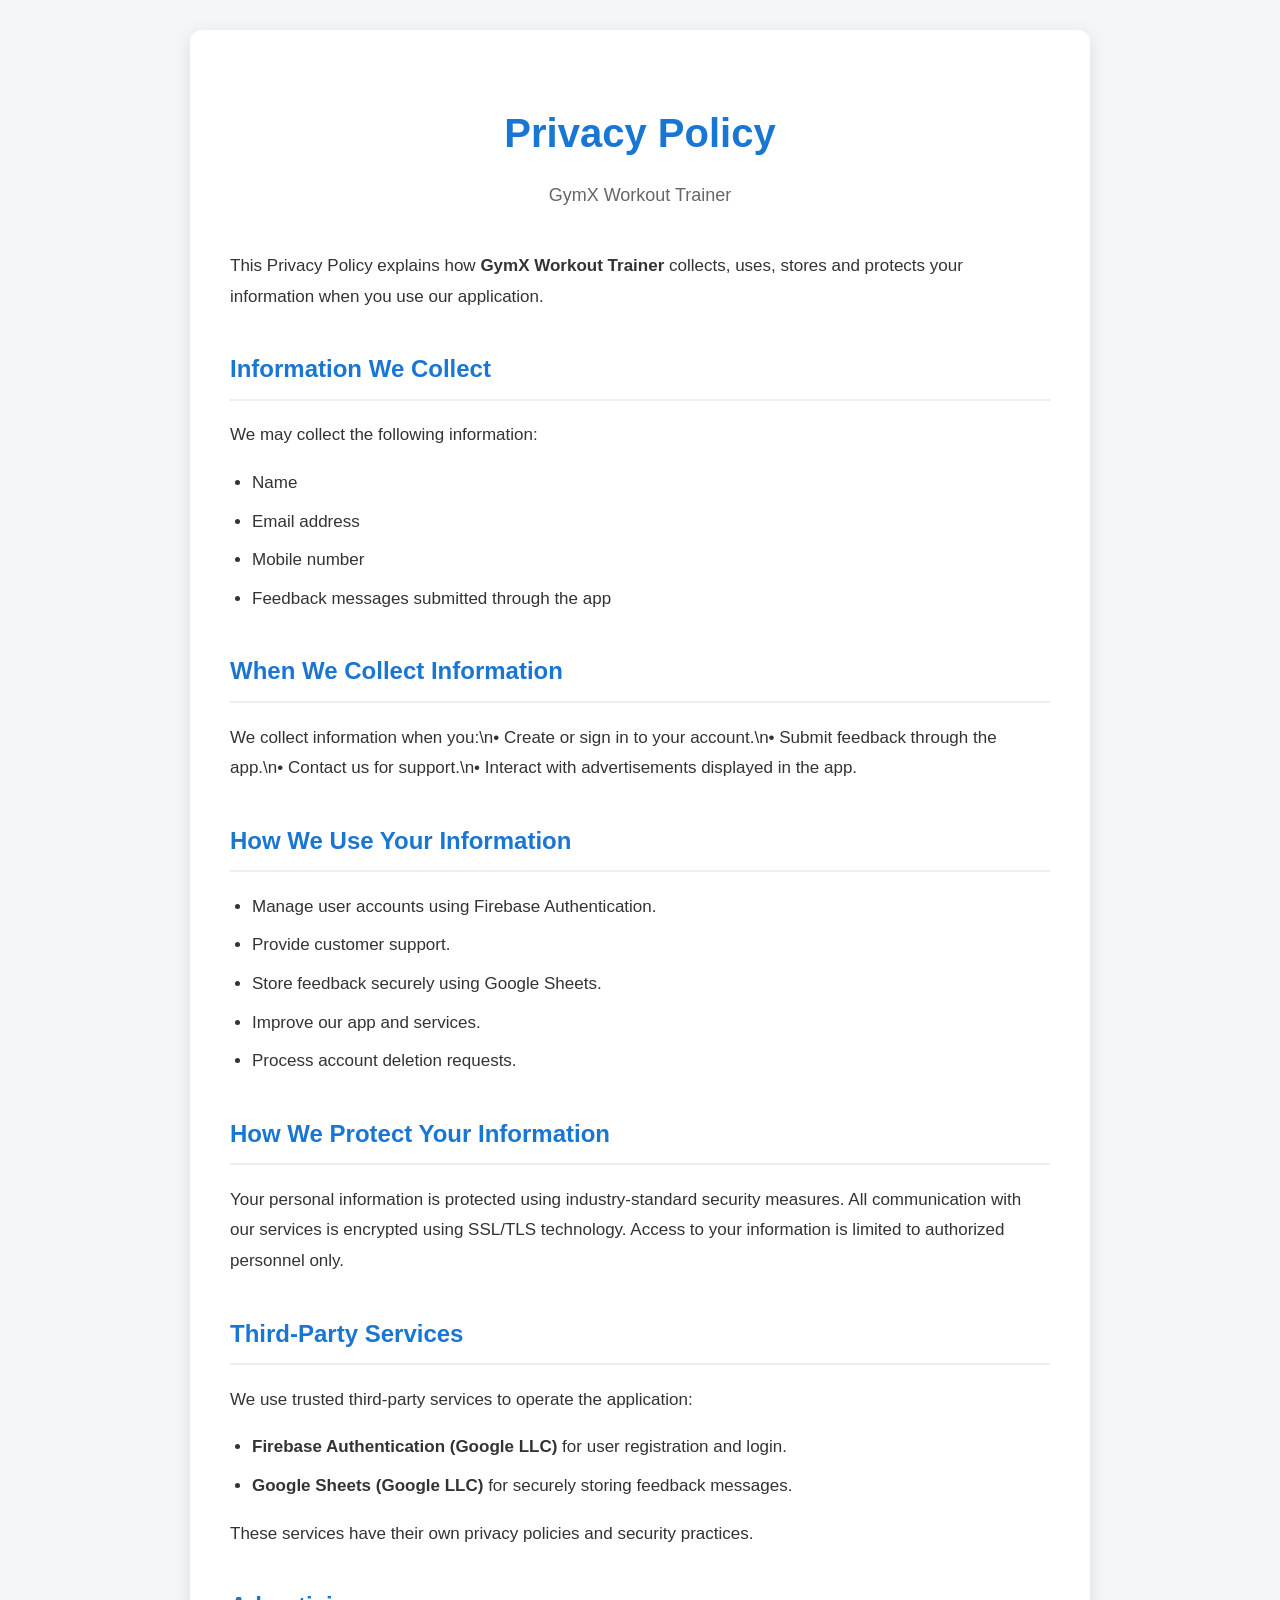
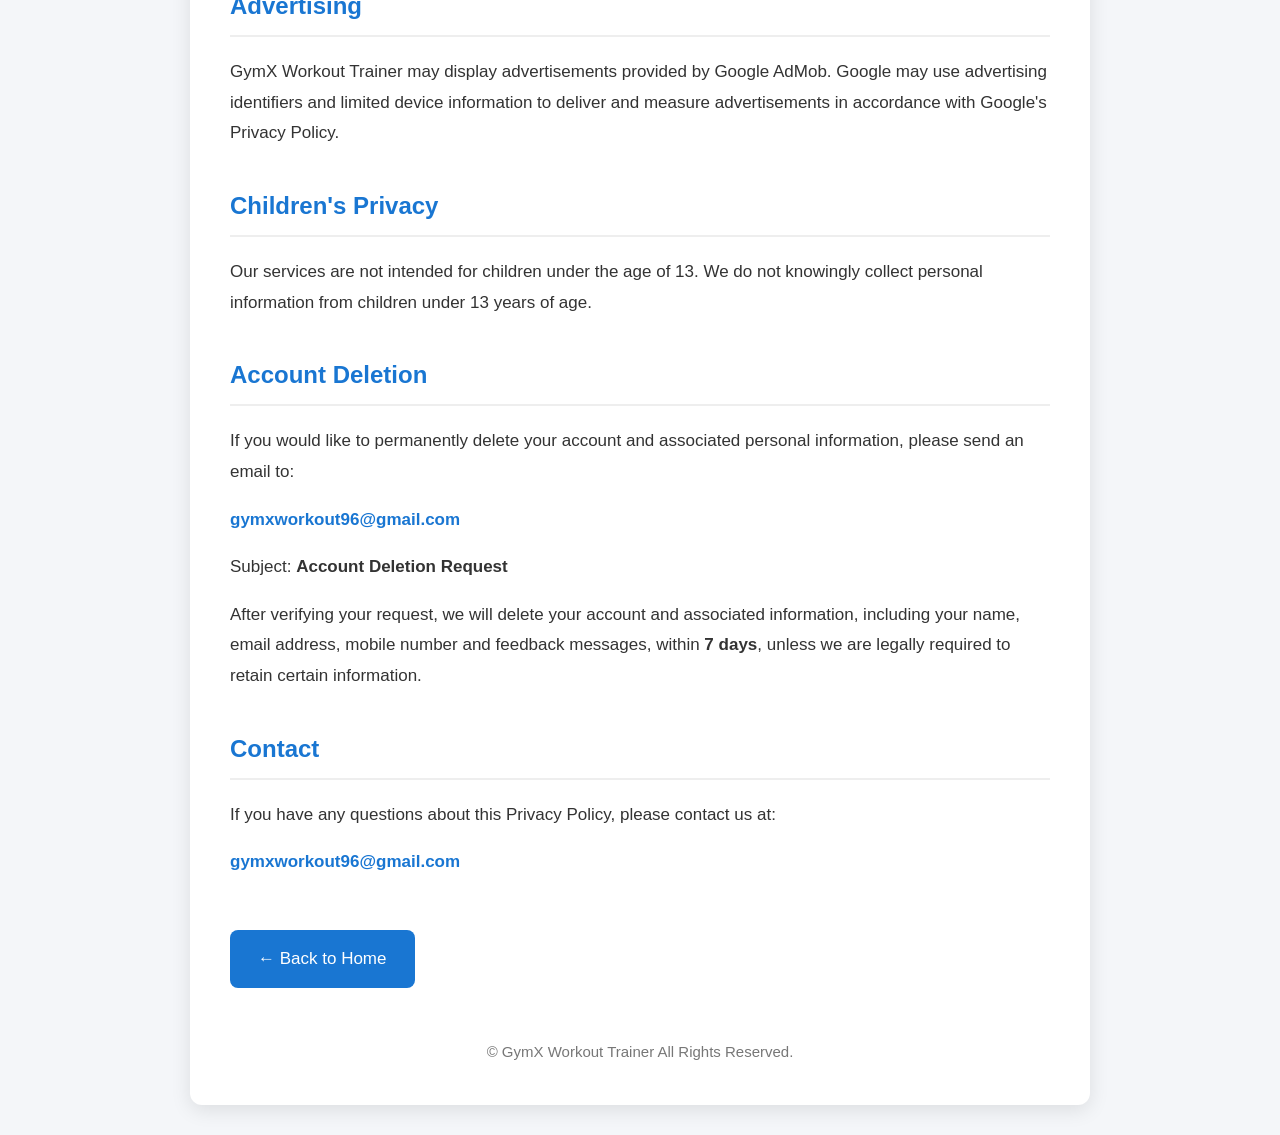
==== privacy-policy.html @ ccbdb8e0 "Update privacy-policy.html" ====
<!DOCTYPE html>
<html lang="en">

<head>
    <meta charset="UTF-8">
    <meta name="viewport" content="width=device-width, initial-scale=1.0">

    <title>GymX Workout Trainer | Privacy Policy</title>
    
    <link rel="icon" href="assets/logo.png" type="image/png"> <!-- Tab Icon --> 

    <style>
        * {
            box-sizing: border-box;
        }

        body {
            margin: 0;
            padding: 30px 15px;
            background: #f4f6f9;
            font-family: Arial, Helvetica, sans-serif;
            color: #333;
            line-height: 1.8;
        }

        .container {
            max-width: 900px;
            margin: auto;
            background: #ffffff;
            border-radius: 12px;
            padding: 40px;
            box-shadow: 0 5px 20px rgba(0, 0, 0, 0.10);
        }

        h1 {
            text-align: center;
            color: #1976d2;
            margin-bottom: 10px;
            font-size: 40px;
        }

        .subtitle {
            text-align: center;
            color: #666;
            font-size: 18px;
            margin-bottom: 40px;
        }

        h2 {
            color: #1976d2;
            margin-top: 35px;
            border-bottom: 2px solid #eeeeee;
            padding-bottom: 8px;
        }

        p {
            font-size: 17px;
        }

        ul {
            padding-left: 22px;
            font-size: 17px;
        }

        li {
            margin-bottom: 8px;
        }

        .email {
            font-weight: bold;
            color: #1976d2;
        }

        .button {
            display: inline-block;
            margin-top: 35px;
            padding: 14px 28px;
            background: #1976d2;
            color: white;
            text-decoration: none;
            border-radius: 8px;
            font-size: 17px;
            transition: .3s;
        }

        .button:hover {
            background: #1259a8;
        }

        .footer {
            text-align: center;
            margin-top: 50px;
            color: #777;
            font-size: 15px;
        }

        @media(max-width:700px) {

            .container {
                padding: 25px;
            }

            h1 {
                font-size: 32px;
            }

            p,
            li {
                font-size: 16px;
            }

        }
    </style>

</head>

<body>

<div class="container">

    <h1>Privacy Policy</h1>

    <div class="subtitle">
        GymX Workout Trainer 
    </div>

    <p>
        This Privacy Policy explains how <strong>GymX Workout Trainer </strong> collects, uses, stores and protects your information when you use our application.
    </p>

    <h2>Information We Collect</h2>

    <p>We may collect the following information:</p>

    <ul>
        <li>Name</li>
        <li>Email address</li>
        <li>Mobile number</li>
        <li>Feedback messages submitted through the app</li>
    </ul>

    <h2>When We Collect Information</h2>

    <p>
        We collect information when you:\n• Create or sign in to your account.\n• Submit feedback through the app.\n• Contact us for support.\n• Interact with advertisements displayed in the app.
    </p>

    <h2>How We Use Your Information</h2>

    <ul>
        <li>Manage user accounts using Firebase Authentication.</li>
        <li>Provide customer support.</li>
        <li>Store feedback securely using Google Sheets.</li>
        <li>Improve our app and services.</li>
        <li>Process account deletion requests.</li>
    </ul>

    <h2>How We Protect Your Information</h2>

    <p>
        Your personal information is protected using industry-standard security measures. All communication with our services is encrypted using SSL/TLS technology. Access to your information is limited to authorized personnel only.
    </p>

    <h2>Third-Party Services</h2>

    <p>We use trusted third-party services to operate the application:</p>

    <ul>
        <li><strong>Firebase Authentication (Google LLC)</strong> for user registration and login.</li>
        <li><strong>Google Sheets (Google LLC)</strong> for securely storing feedback messages.</li>
    </ul>

    <p>
        These services have their own privacy policies and security practices.
    </p>

    <h2>Advertising</h2>

    <p>
        GymX Workout Trainer may display advertisements provided by Google AdMob. Google may use advertising identifiers and limited device information to deliver and measure advertisements in accordance with Google's Privacy Policy.
    </p>

    <h2>Children's Privacy</h2>

    <p>
        Our services are not intended for children under the age of 13. We do not knowingly collect personal information from children under 13 years of age.
    </p>

    <h2>Account Deletion</h2>

    <p>
        If you would like to permanently delete your account and associated personal information, please send an email to:
    </p>

    <p class="email">
        gymxworkout96@gmail.com
    </p>

    <p>
        Subject:
        <strong>Account Deletion Request</strong>
    </p>

    <p>
        After verifying your request, we will delete your account and associated information, including your name, email address, mobile number and feedback messages, within <strong>7 days</strong>, unless we are legally required to retain certain information.
    </p>

    <h2>Contact</h2>

    <p>
        If you have any questions about this Privacy Policy, please contact us at:
    </p>

    <p class="email">
        gymxworkout96@gmail.com
    </p>

    <a href="index.html" class="button">← Back to Home</a>

    <div class="footer">
        © GymX Workout Trainer All Rights Reserved.
    </div>

</div>

</body>

</html>
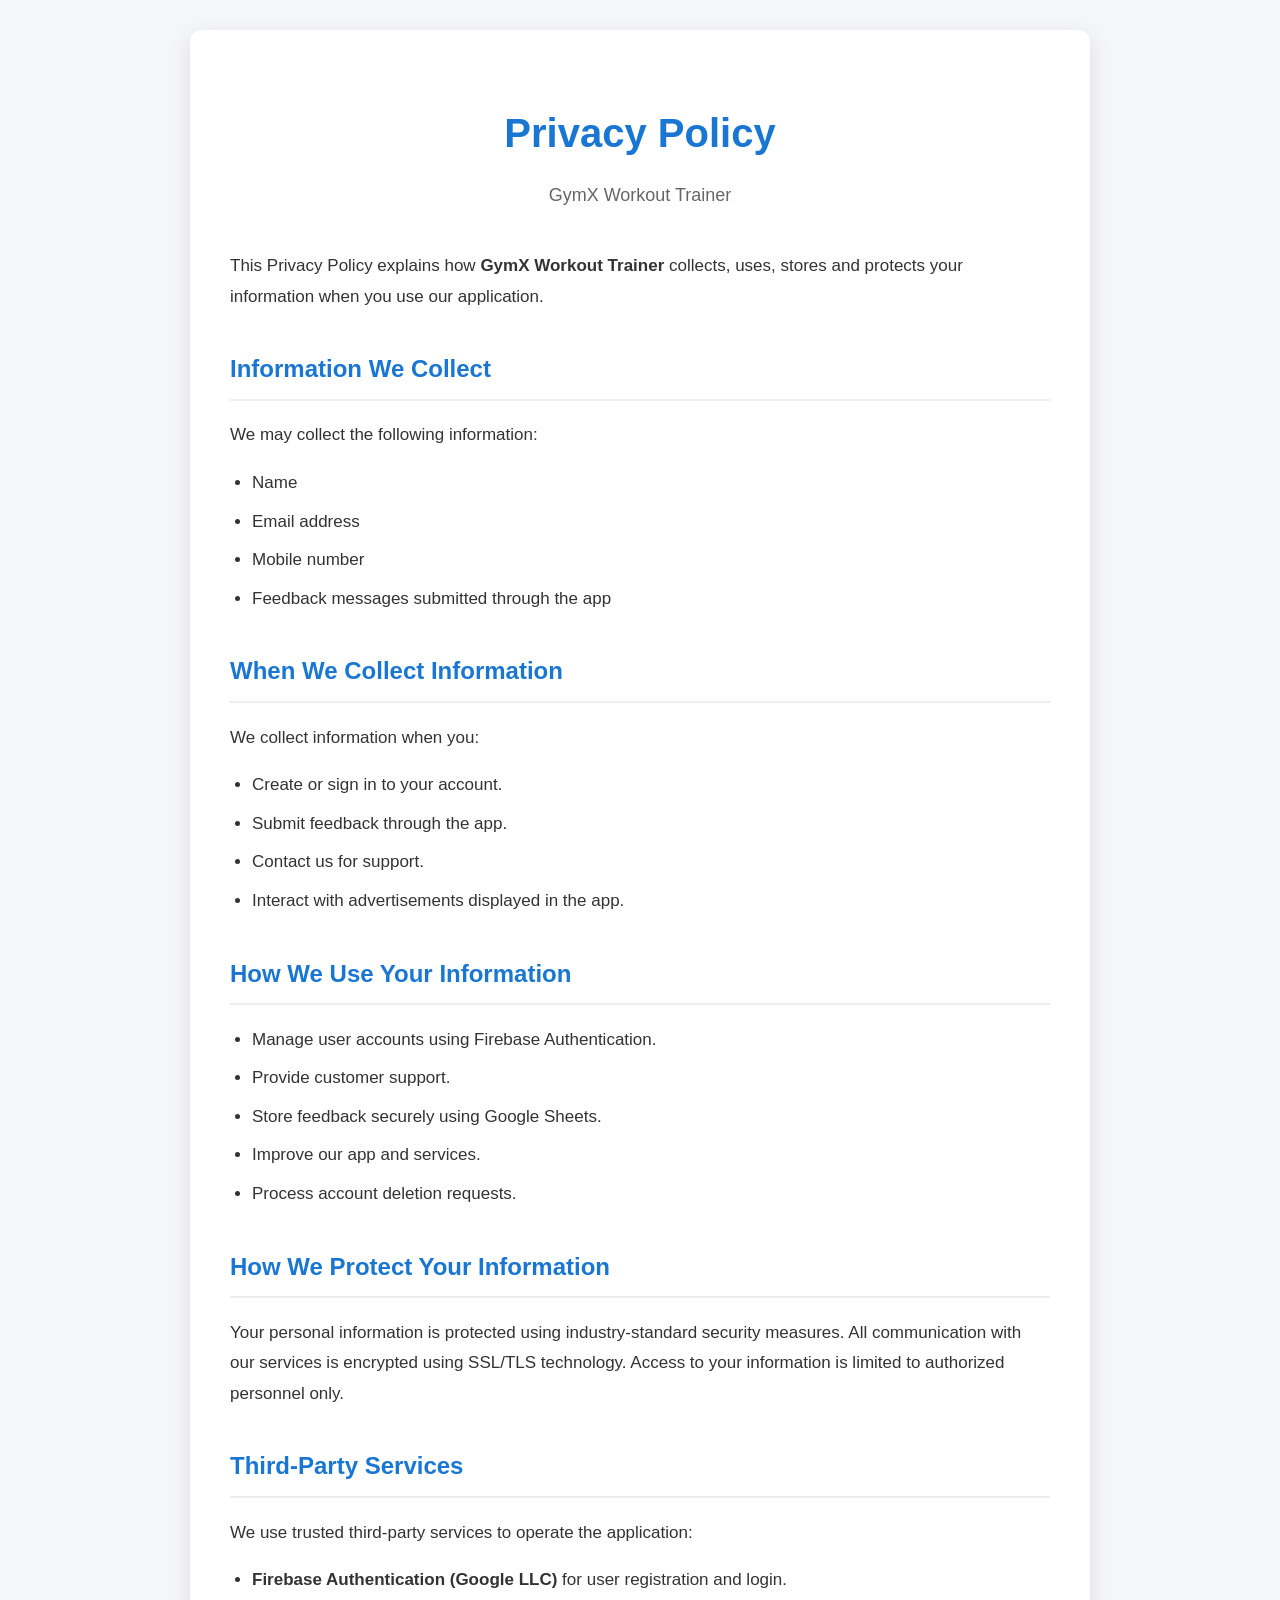
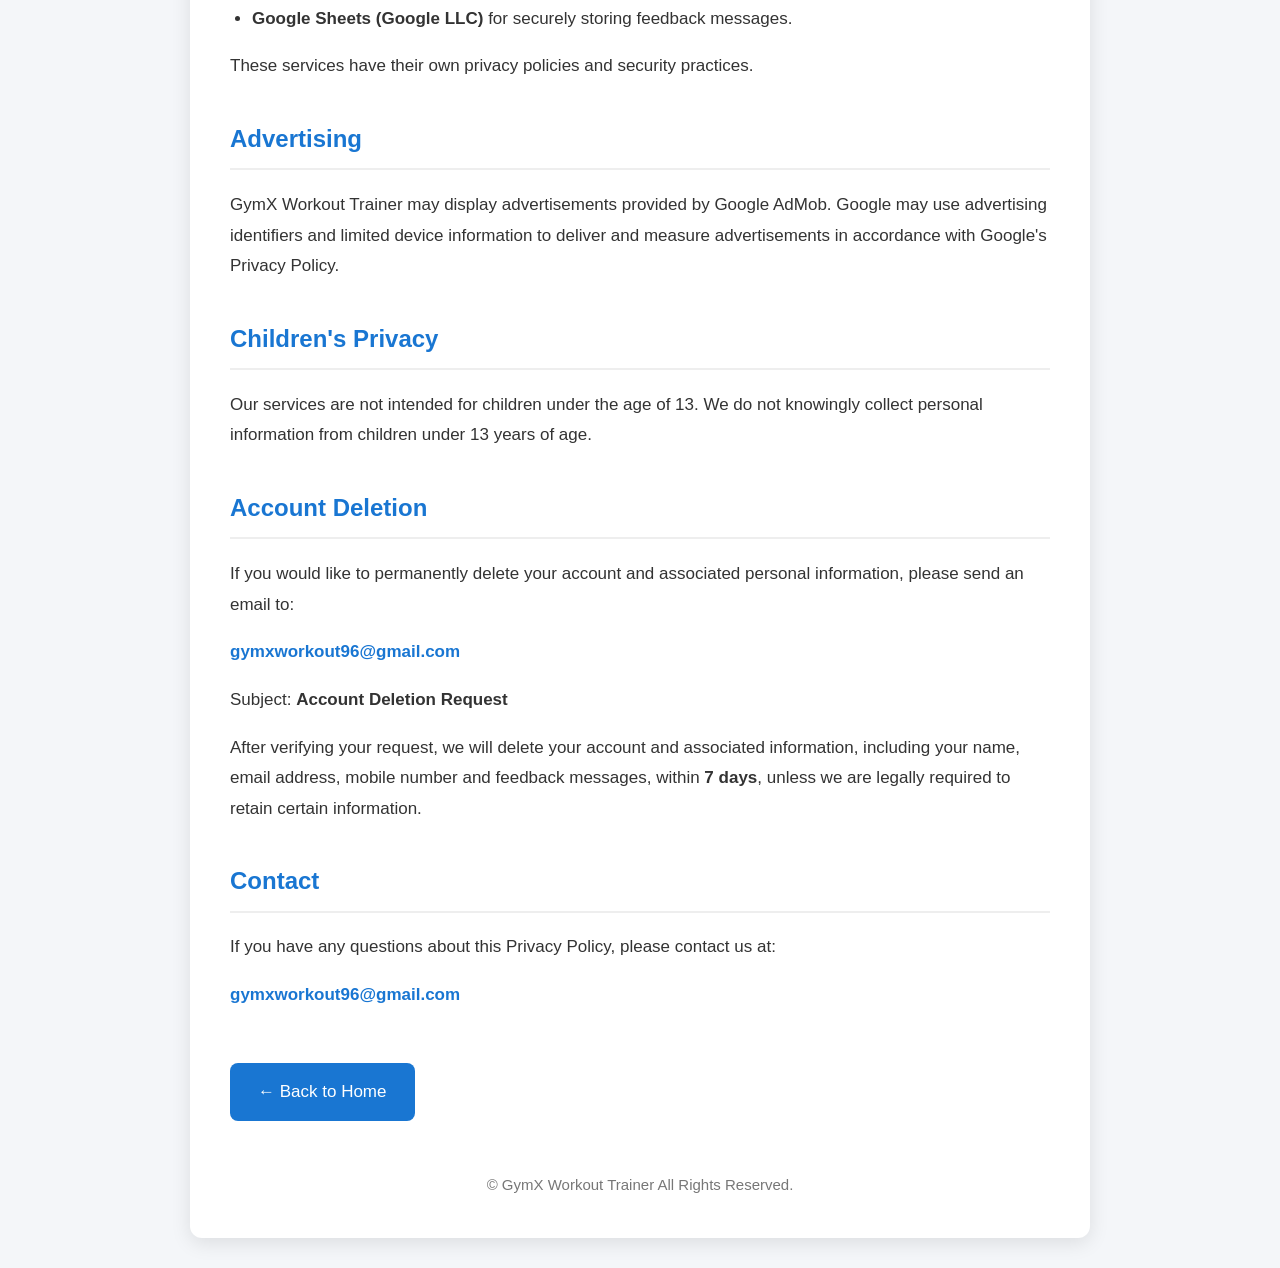
==== commit 8f930255: "Update privacy-policy.html" ====
--- a/privacy-policy.html
+++ b/privacy-policy.html
@@ -141,9 +141,13 @@
 
     <h2>When We Collect Information</h2>
 
-    <p>
-        We collect information when you:\n• Create or sign in to your account.\n• Submit feedback through the app.\n• Contact us for support.\n• Interact with advertisements displayed in the app.
-    </p>
+    <p> We collect information when you: </p>
+    <ul>
+        <li>Create or sign in to your account.</li>
+        <li>Submit feedback through the app.</li>
+        <li>Contact us for support.</li>
+        <li>Interact with advertisements displayed in the app.</li>
+    </ul>
 
     <h2>How We Use Your Information</h2>
 
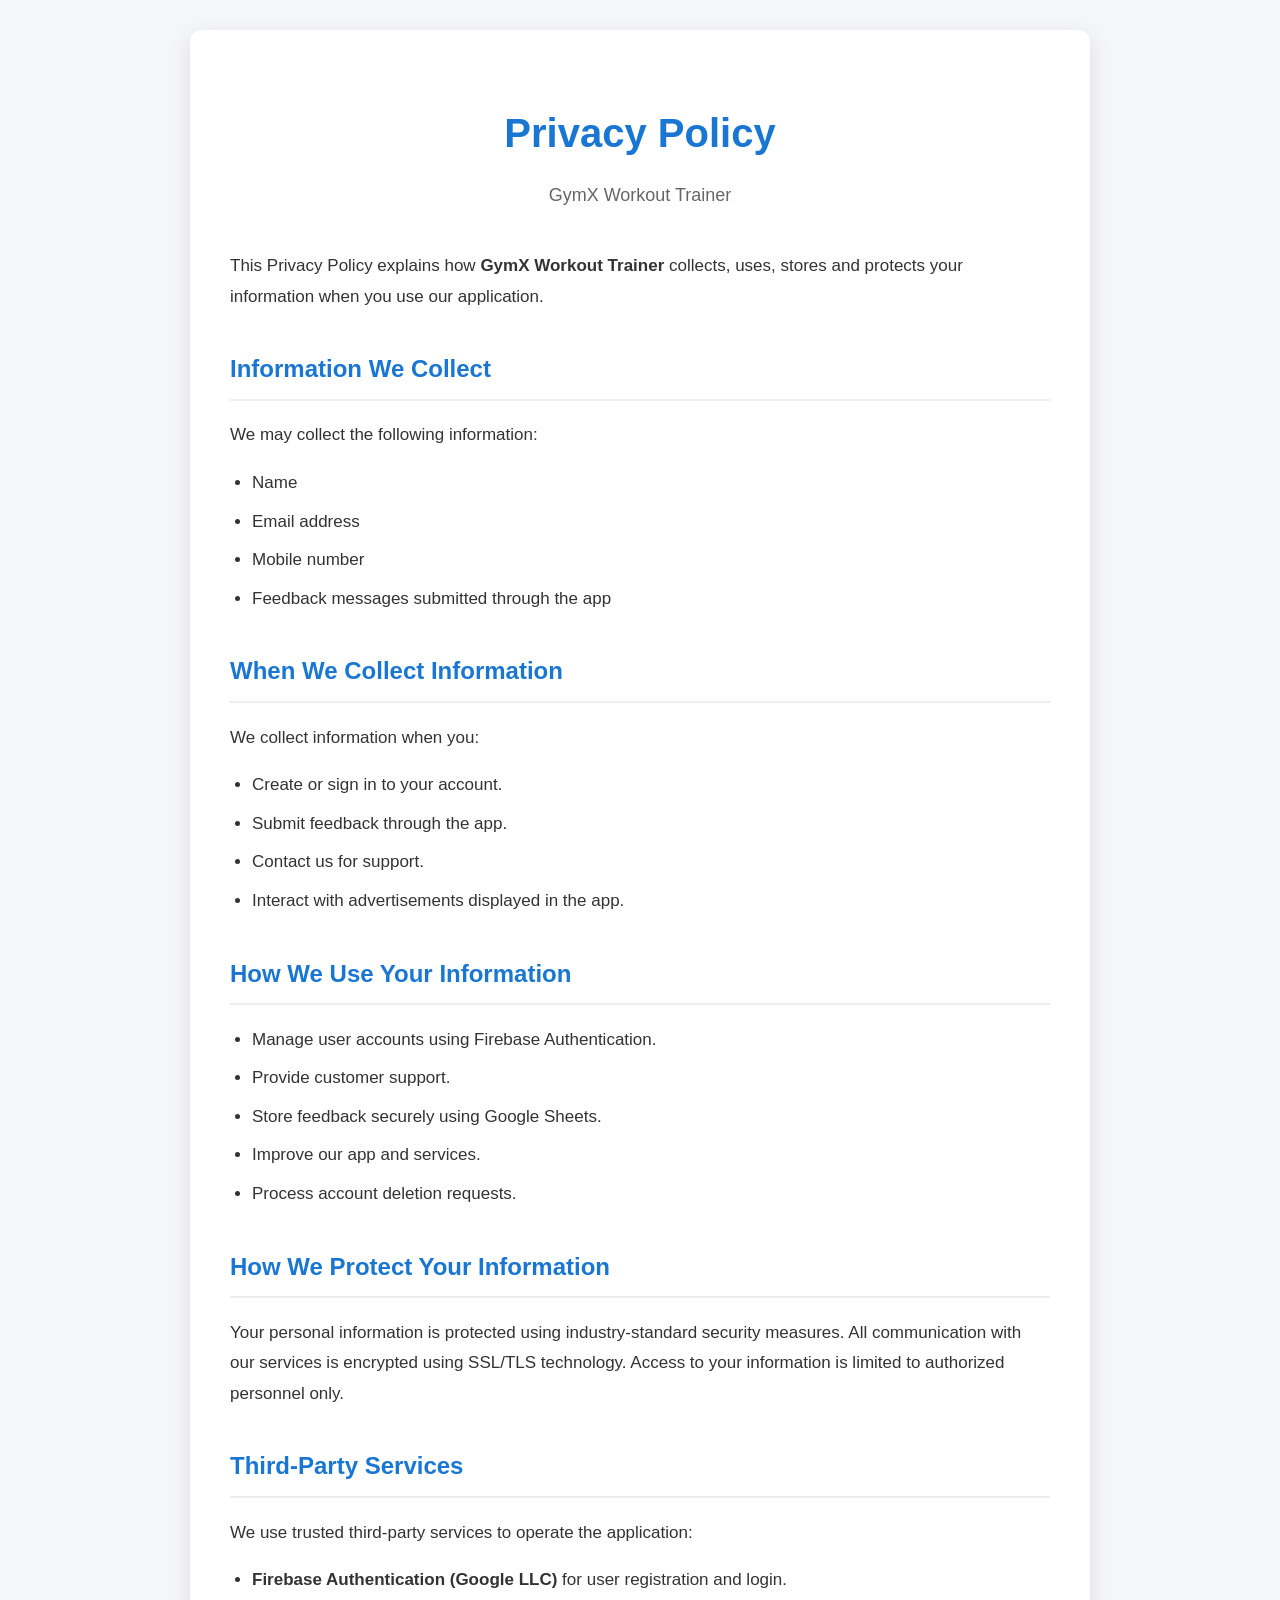
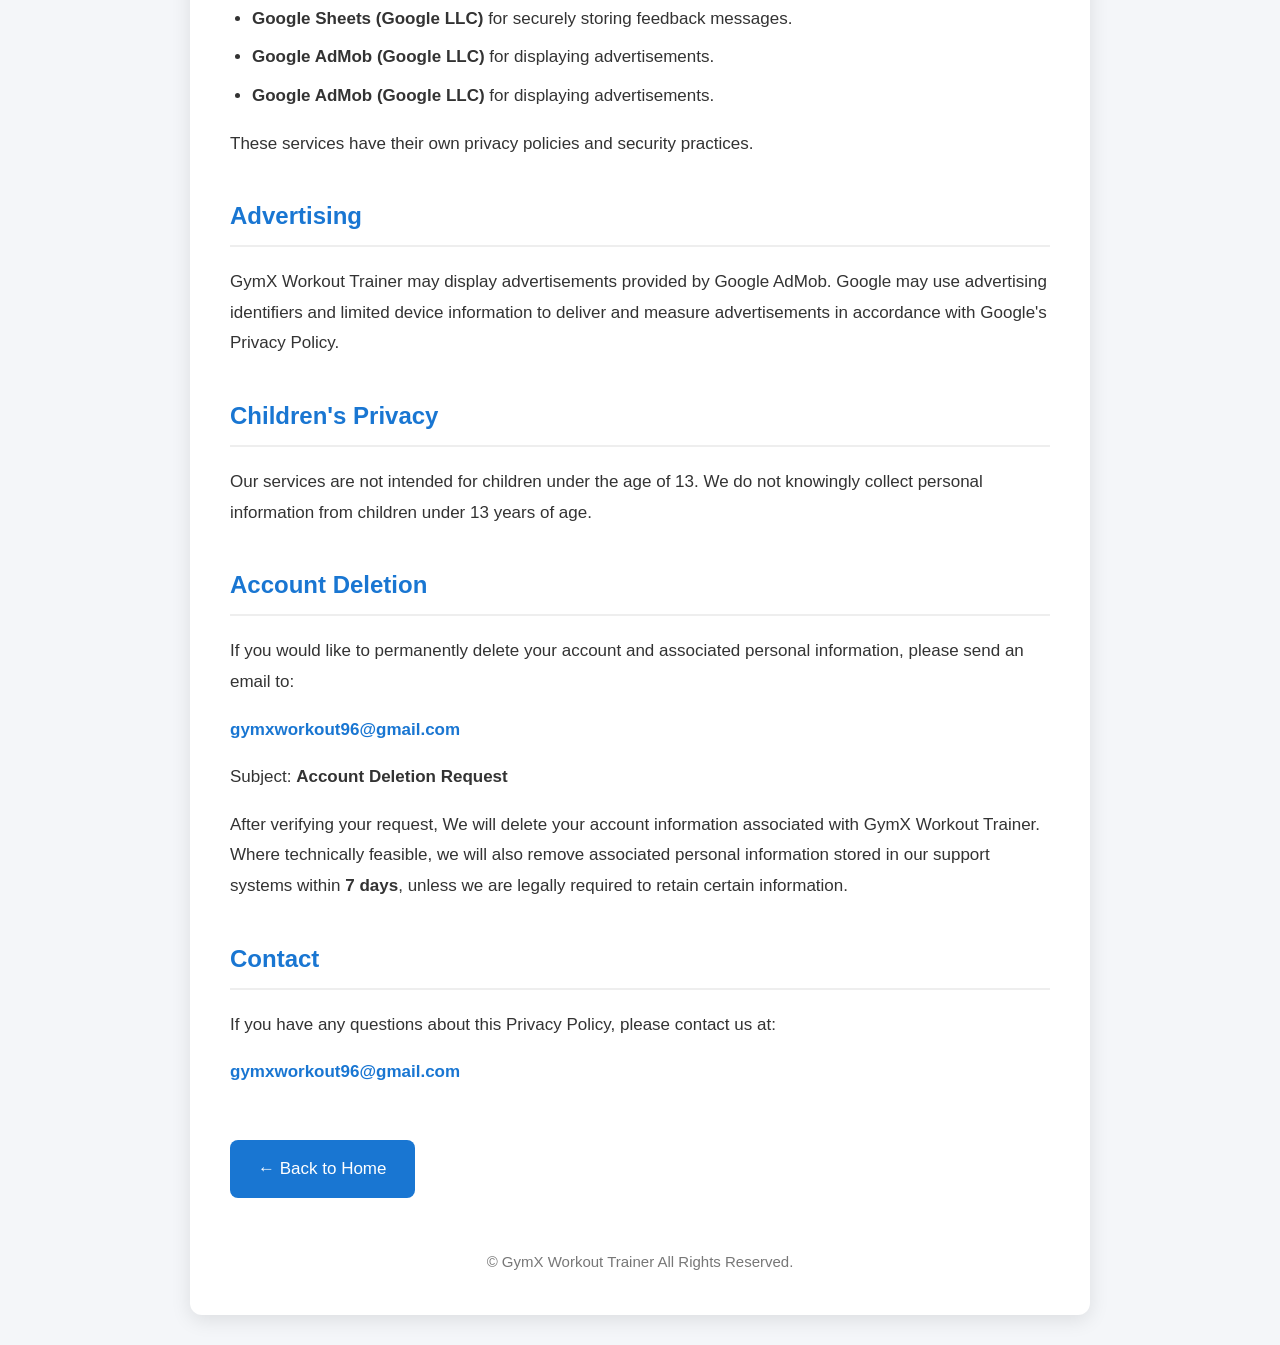
==== commit 0bed7007: "Update privacy-policy.html" ====
--- a/privacy-policy.html
+++ b/privacy-policy.html
@@ -172,6 +172,8 @@
     <ul>
         <li><strong>Firebase Authentication (Google LLC)</strong> for user registration and login.</li>
         <li><strong>Google Sheets (Google LLC)</strong> for securely storing feedback messages.</li>
+        <li><strong>Google AdMob (Google LLC)</strong> for displaying advertisements.</li>
+        <li><strong>Google AdMob (Google LLC)</strong> for displaying advertisements.</li>
     </ul>
 
     <p>
@@ -206,7 +208,7 @@
     </p>
 
     <p>
-        After verifying your request, we will delete your account and associated information, including your name, email address, mobile number and feedback messages, within <strong>7 days</strong>, unless we are legally required to retain certain information.
+        After verifying your request, We will delete your account information associated with GymX Workout Trainer. Where technically feasible, we will also remove associated personal information stored in our support systems within <strong>7 days</strong>, unless we are legally required to retain certain information.
     </p>
 
     <h2>Contact</h2>
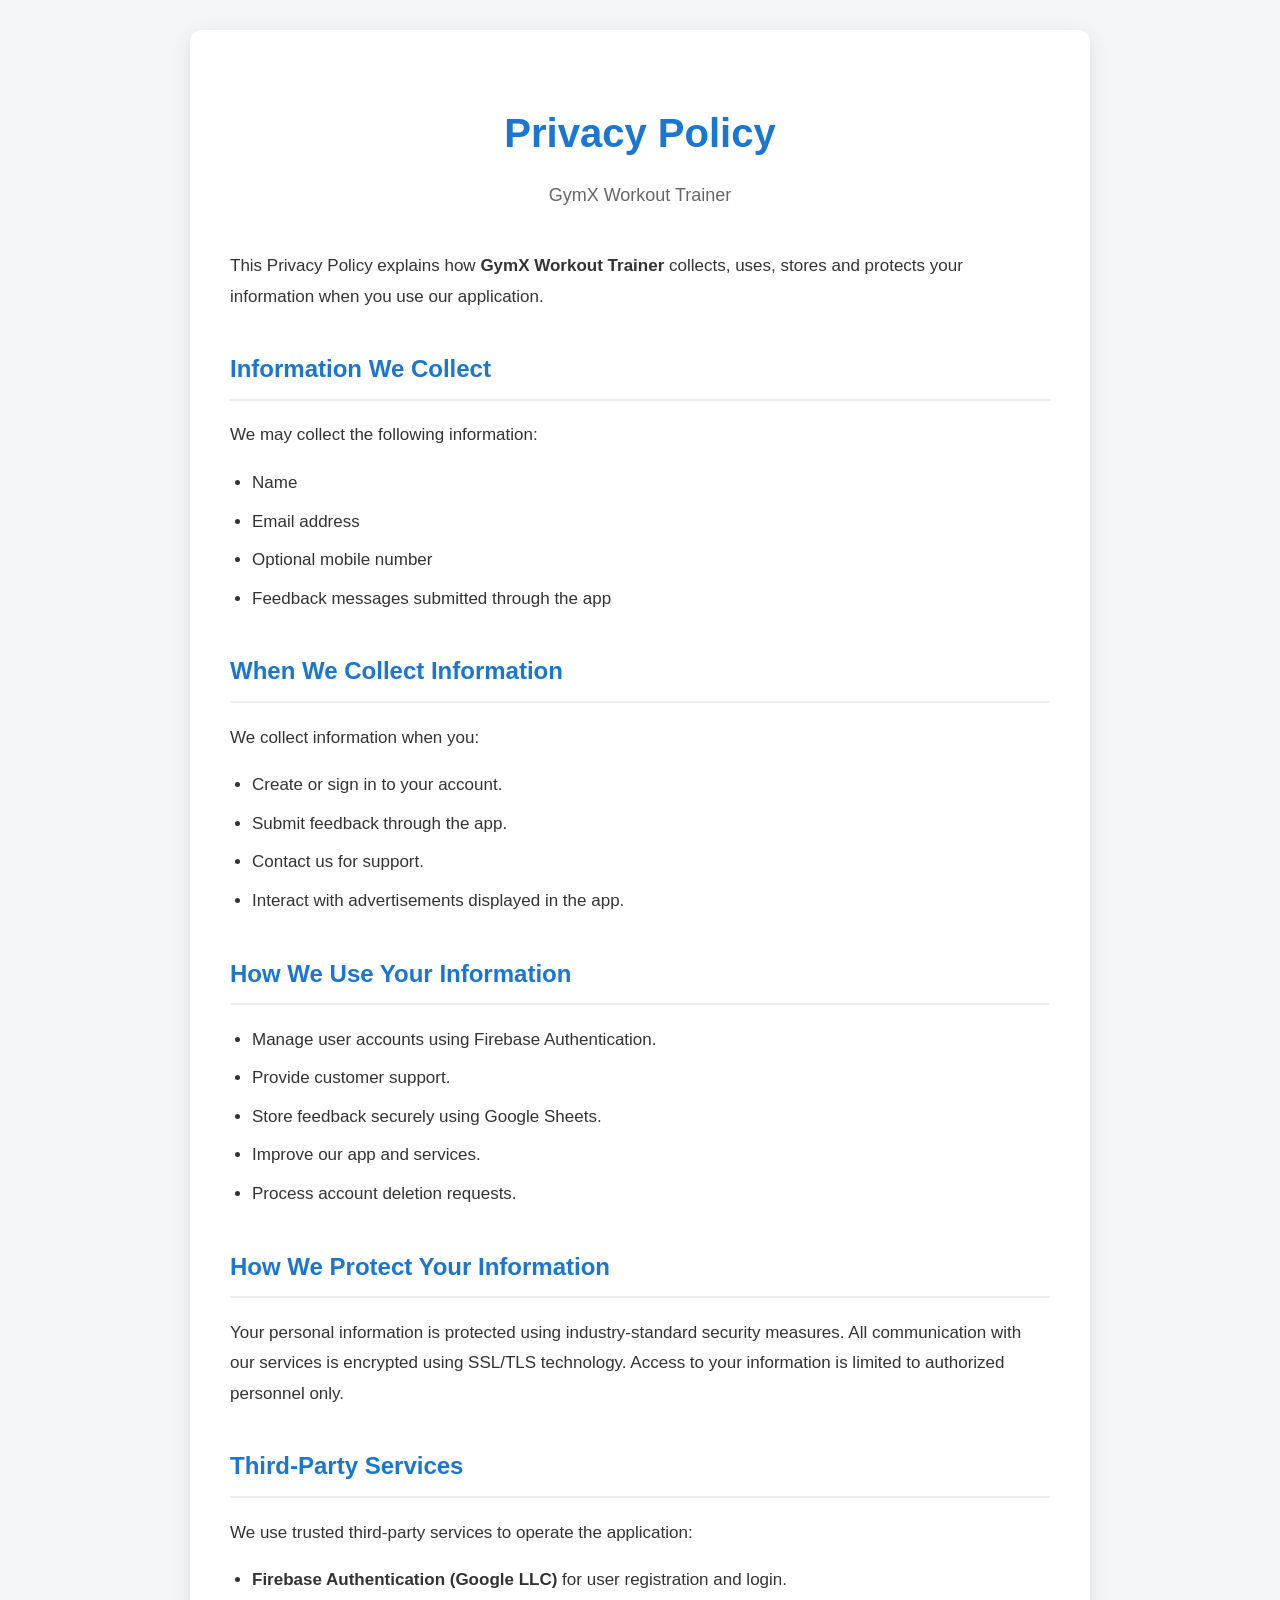
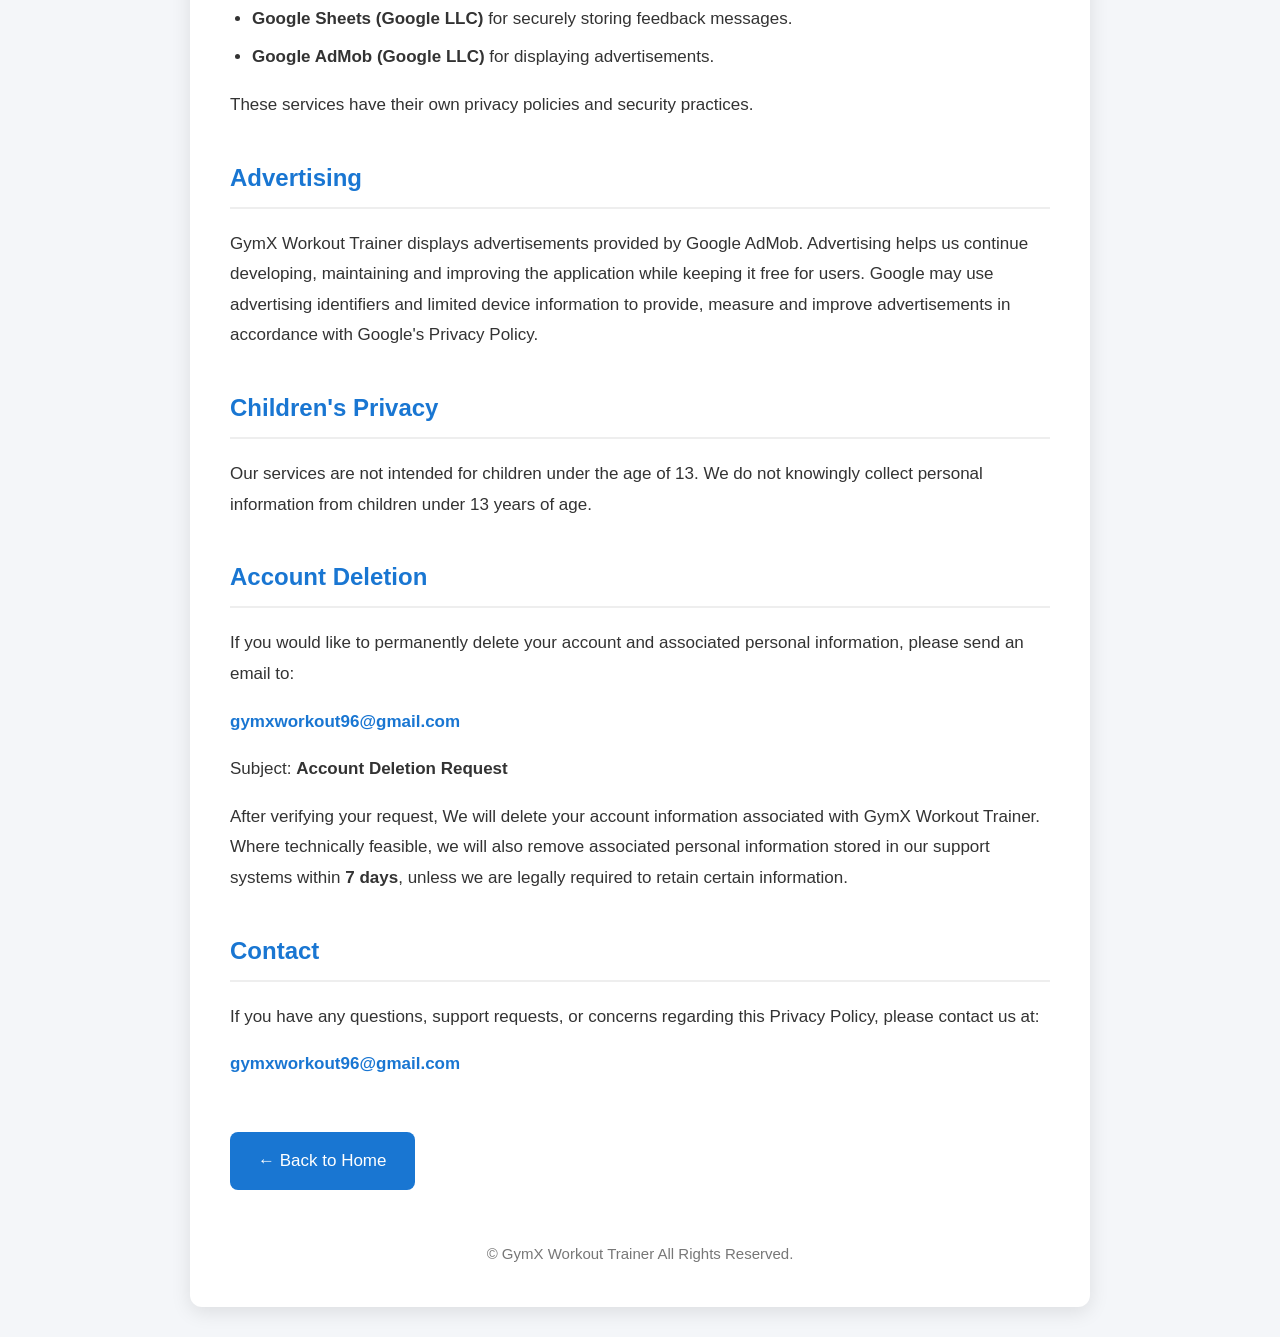
==== commit 7b8cab84: "Update privacy-policy.html" ====
--- a/privacy-policy.html
+++ b/privacy-policy.html
@@ -135,7 +135,7 @@
     <ul>
         <li>Name</li>
         <li>Email address</li>
-        <li>Mobile number</li>
+        <li>Optional mobile number</li>
         <li>Feedback messages submitted through the app</li>
     </ul>
 
@@ -173,7 +173,6 @@
         <li><strong>Firebase Authentication (Google LLC)</strong> for user registration and login.</li>
         <li><strong>Google Sheets (Google LLC)</strong> for securely storing feedback messages.</li>
         <li><strong>Google AdMob (Google LLC)</strong> for displaying advertisements.</li>
-        <li><strong>Google AdMob (Google LLC)</strong> for displaying advertisements.</li>
     </ul>
 
     <p>
@@ -183,7 +182,7 @@
     <h2>Advertising</h2>
 
     <p>
-        GymX Workout Trainer may display advertisements provided by Google AdMob. Google may use advertising identifiers and limited device information to deliver and measure advertisements in accordance with Google's Privacy Policy.
+        GymX Workout Trainer displays advertisements provided by Google AdMob. Advertising helps us continue developing, maintaining and improving the application while keeping it free for users. Google may use advertising identifiers and limited device information to provide, measure and improve advertisements in accordance with Google's Privacy Policy.
     </p>
 
     <h2>Children's Privacy</h2>
@@ -214,7 +213,7 @@
     <h2>Contact</h2>
 
     <p>
-        If you have any questions about this Privacy Policy, please contact us at:
+        If you have any questions, support requests, or concerns regarding this Privacy Policy, please contact us at:
     </p>
 
     <p class="email">
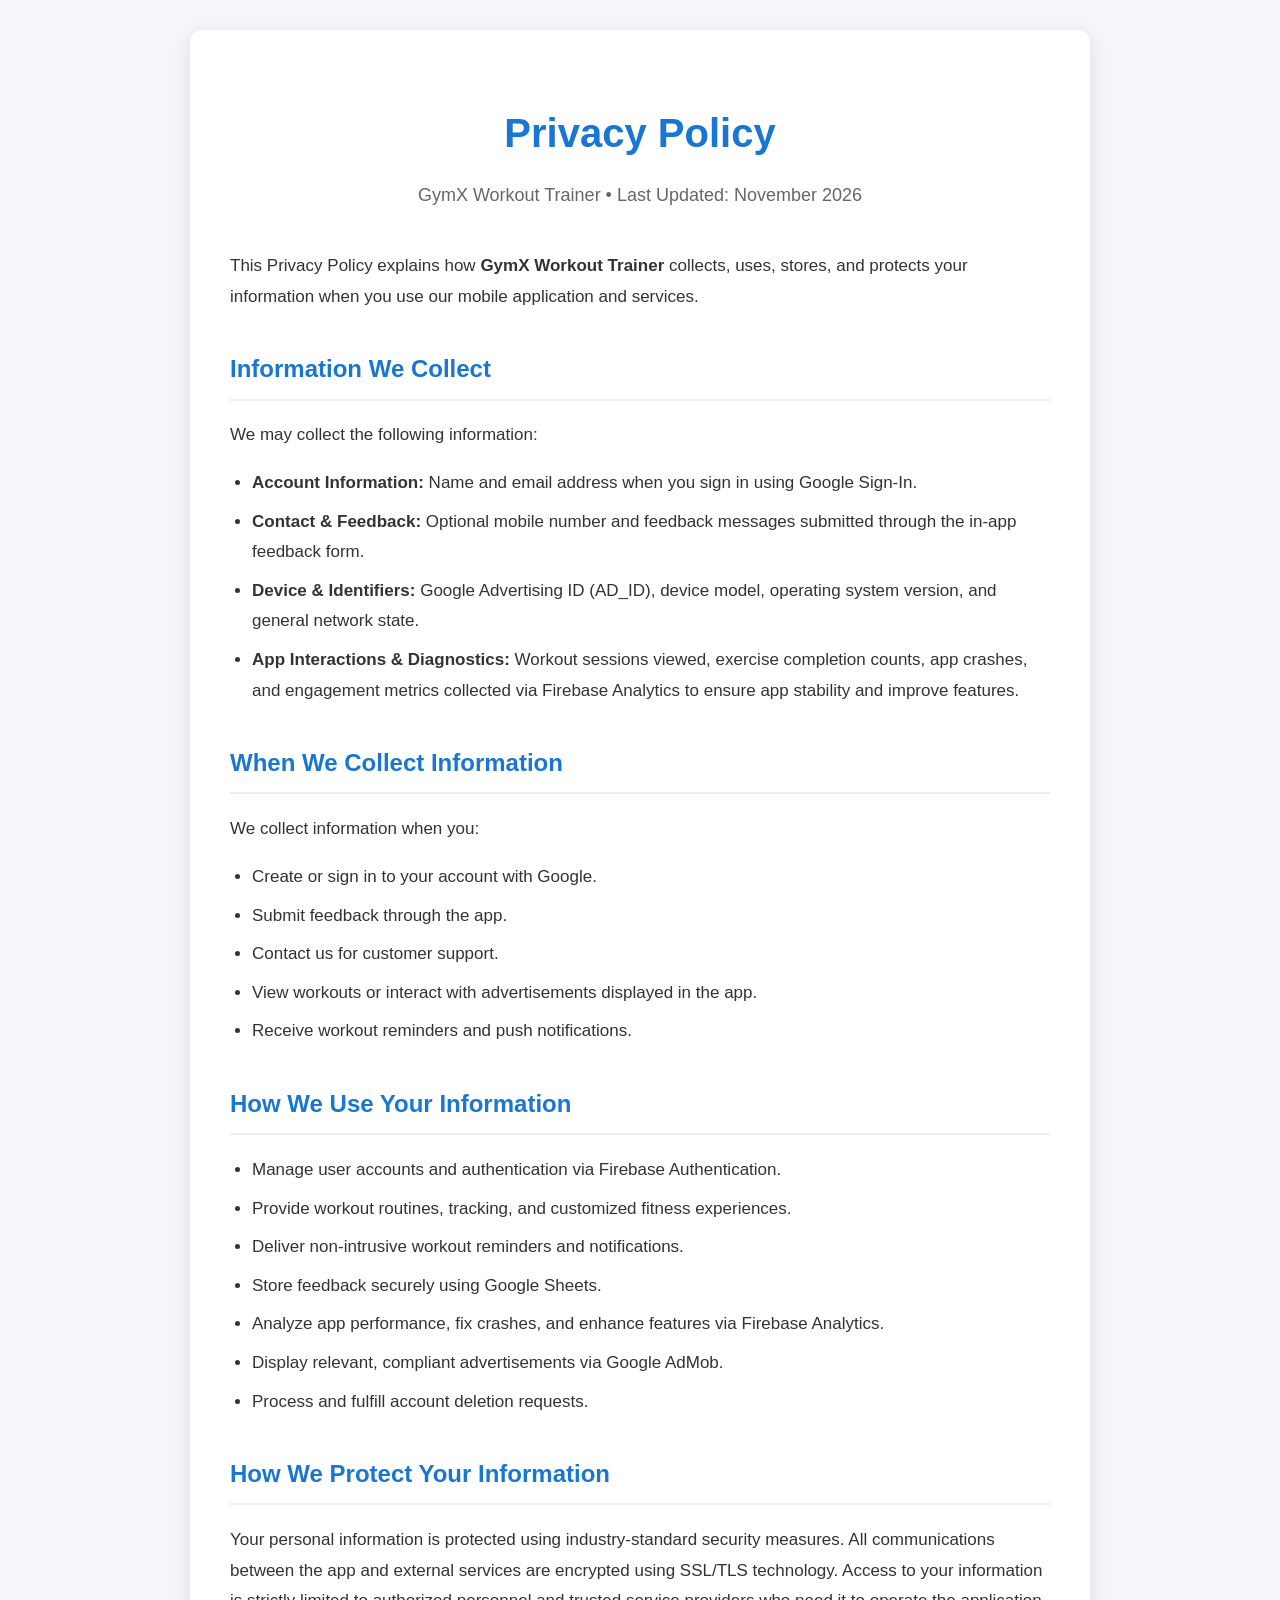
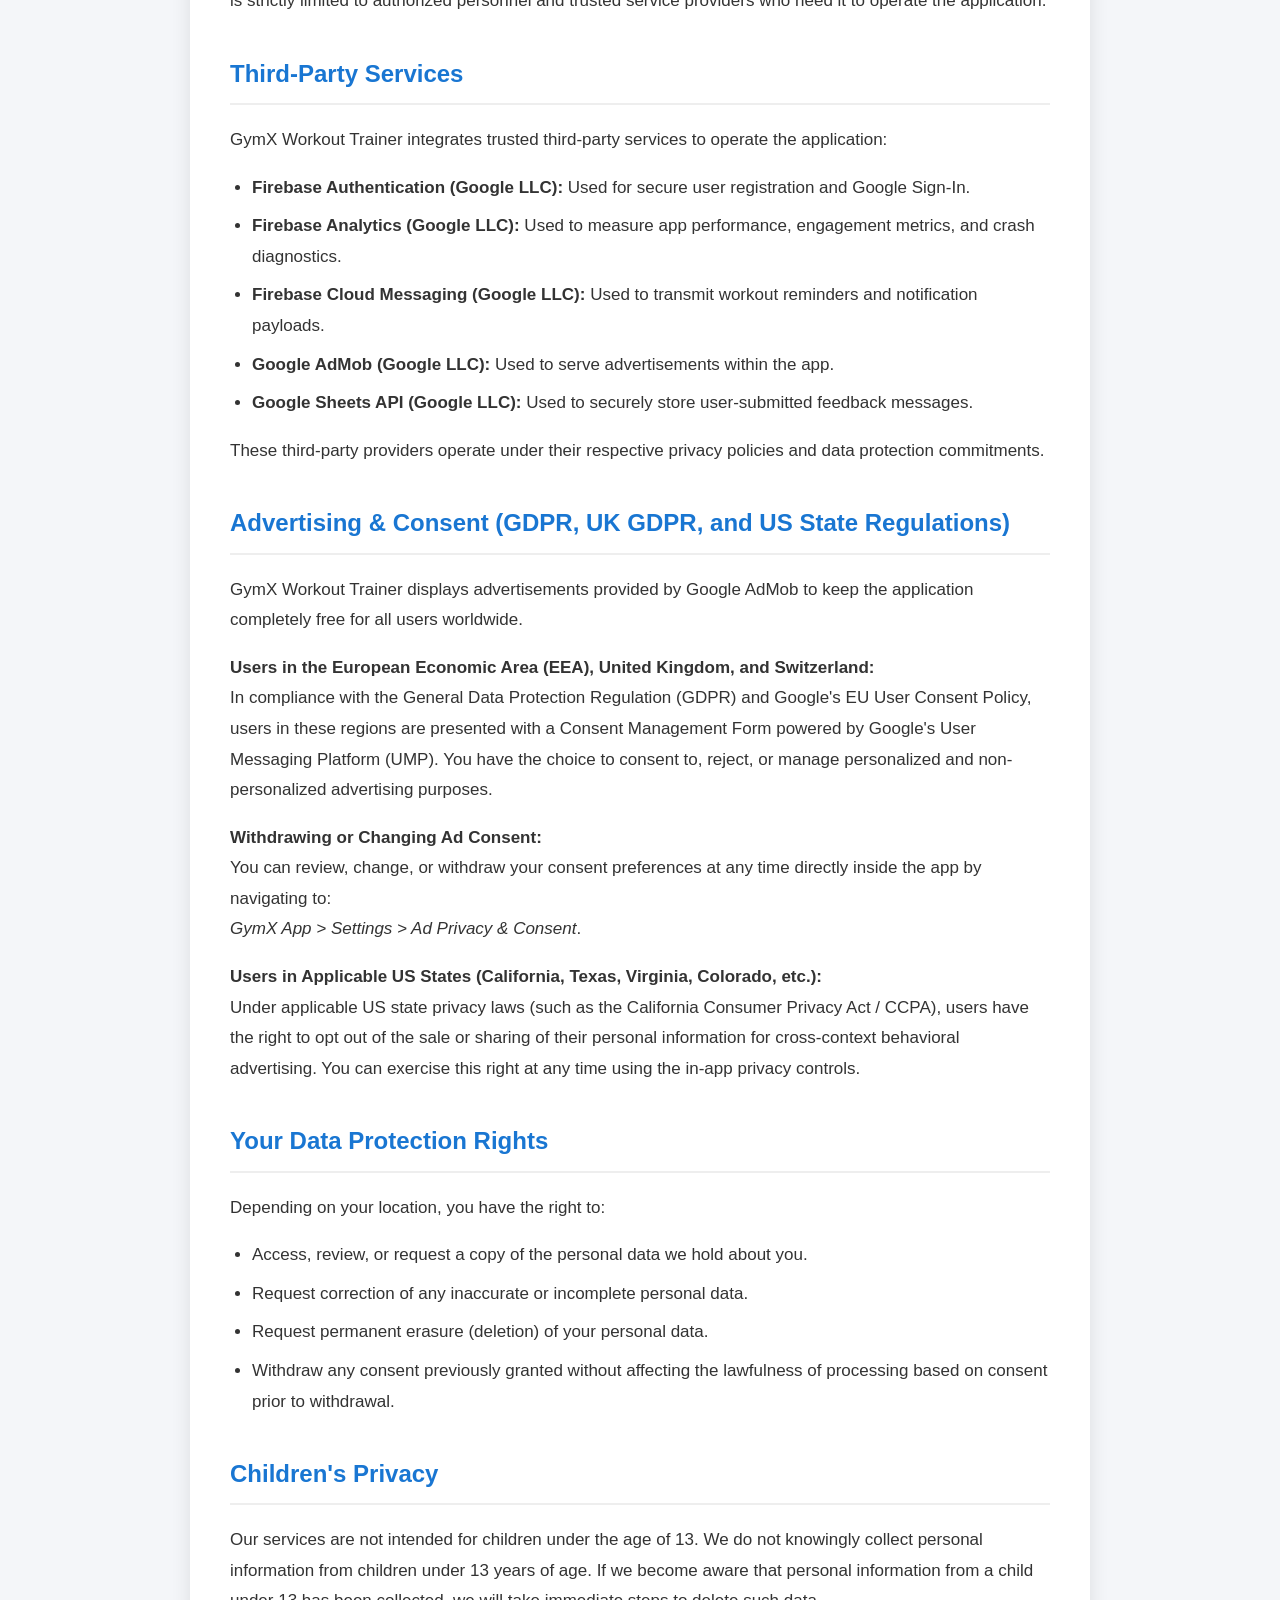
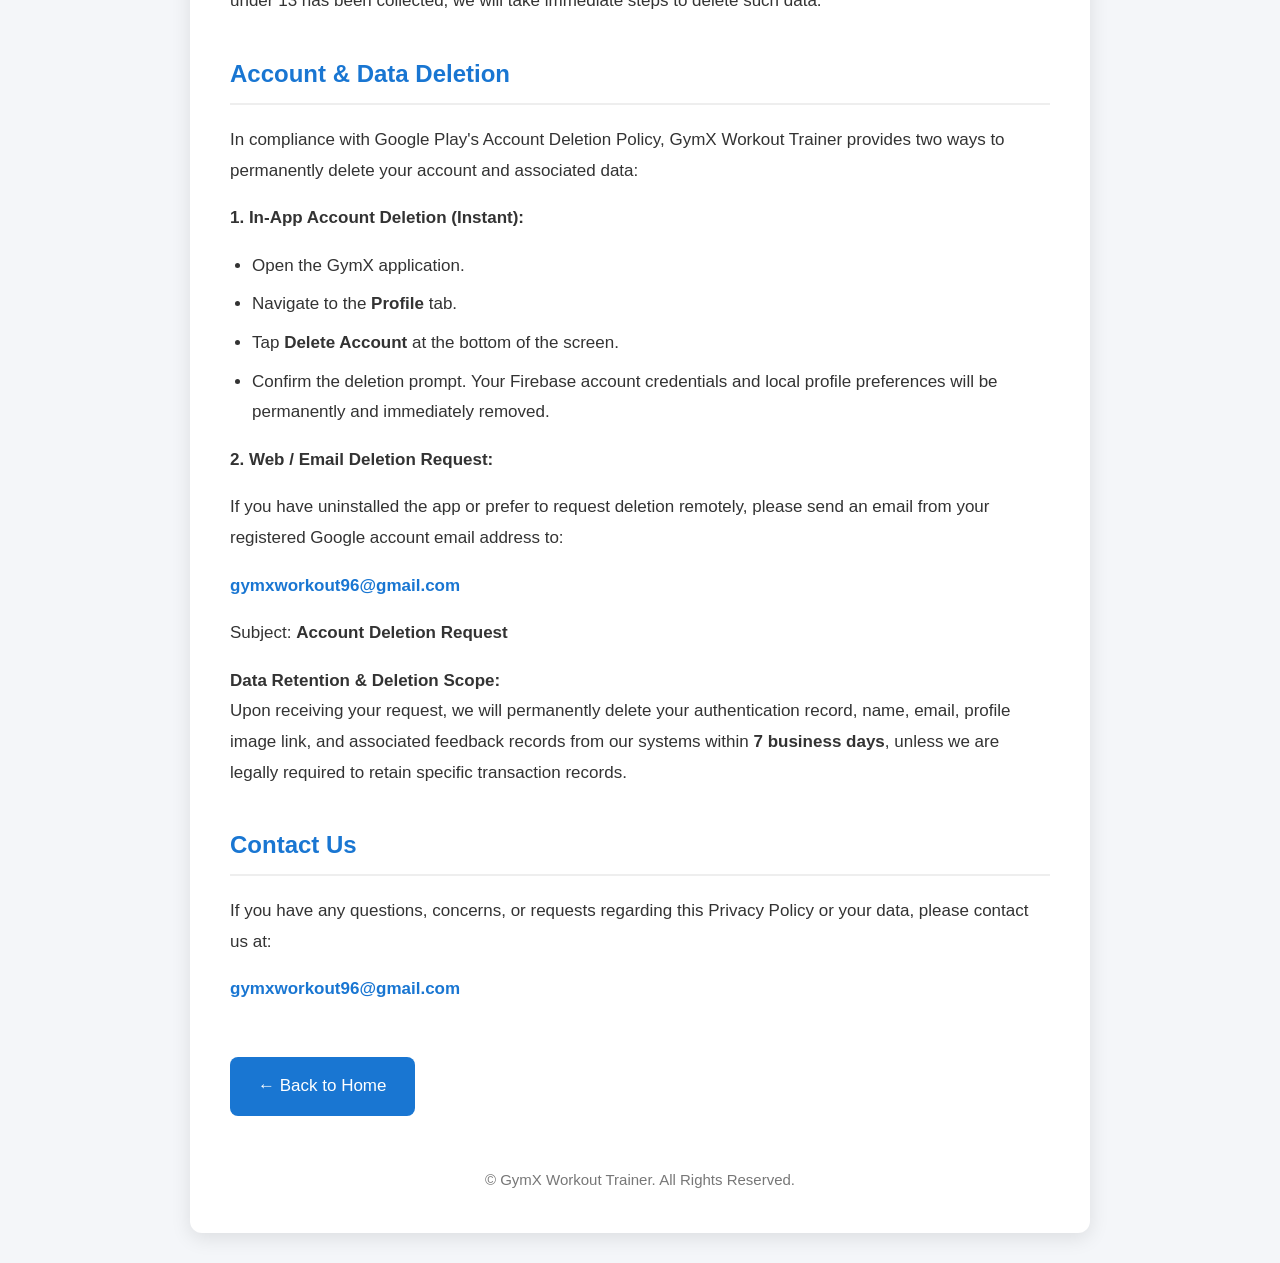
==== commit 44c524a1: "Update privacy-policy.html" ====
--- a/privacy-policy.html
+++ b/privacy-policy.html
@@ -95,7 +95,6 @@
         }
 
         @media(max-width:700px) {
-
             .container {
                 padding: 25px;
             }
@@ -108,10 +107,8 @@
             li {
                 font-size: 16px;
             }
-
         }
     </style>
-
 </head>
 
 <body>
@@ -121,11 +118,11 @@
     <h1>Privacy Policy</h1>
 
     <div class="subtitle">
-        GymX Workout Trainer 
+        GymX Workout Trainer • Last Updated: November 2026
     </div>
 
     <p>
-        This Privacy Policy explains how <strong>GymX Workout Trainer </strong> collects, uses, stores and protects your information when you use our application.
+        This Privacy Policy explains how <strong>GymX Workout Trainer</strong> collects, uses, stores, and protects your information when you use our mobile application and services.
     </p>
 
     <h2>Information We Collect</h2>
@@ -133,68 +130,115 @@
     <p>We may collect the following information:</p>
 
     <ul>
-        <li>Name</li>
-        <li>Email address</li>
-        <li>Optional mobile number</li>
-        <li>Feedback messages submitted through the app</li>
+        <li><strong>Account Information:</strong> Name and email address when you sign in using Google Sign-In.</li>
+        <li><strong>Contact & Feedback:</strong> Optional mobile number and feedback messages submitted through the in-app feedback form.</li>
+        <li><strong>Device & Identifiers:</strong> Google Advertising ID (AD_ID), device model, operating system version, and general network state.</li>
+        <li><strong>App Interactions & Diagnostics:</strong> Workout sessions viewed, exercise completion counts, app crashes, and engagement metrics collected via Firebase Analytics to ensure app stability and improve features.</li>
     </ul>
 
     <h2>When We Collect Information</h2>
 
-    <p> We collect information when you: </p>
-    <ul>
-        <li>Create or sign in to your account.</li>
+    <p>We collect information when you:</p>
+    <ul>
+        <li>Create or sign in to your account with Google.</li>
         <li>Submit feedback through the app.</li>
-        <li>Contact us for support.</li>
-        <li>Interact with advertisements displayed in the app.</li>
+        <li>Contact us for customer support.</li>
+        <li>View workouts or interact with advertisements displayed in the app.</li>
+        <li>Receive workout reminders and push notifications.</li>
     </ul>
 
     <h2>How We Use Your Information</h2>
 
     <ul>
-        <li>Manage user accounts using Firebase Authentication.</li>
-        <li>Provide customer support.</li>
+        <li>Manage user accounts and authentication via Firebase Authentication.</li>
+        <li>Provide workout routines, tracking, and customized fitness experiences.</li>
+        <li>Deliver non-intrusive workout reminders and notifications.</li>
         <li>Store feedback securely using Google Sheets.</li>
-        <li>Improve our app and services.</li>
-        <li>Process account deletion requests.</li>
+        <li>Analyze app performance, fix crashes, and enhance features via Firebase Analytics.</li>
+        <li>Display relevant, compliant advertisements via Google AdMob.</li>
+        <li>Process and fulfill account deletion requests.</li>
     </ul>
 
     <h2>How We Protect Your Information</h2>
 
     <p>
-        Your personal information is protected using industry-standard security measures. All communication with our services is encrypted using SSL/TLS technology. Access to your information is limited to authorized personnel only.
+        Your personal information is protected using industry-standard security measures. All communications between the app and external services are encrypted using SSL/TLS technology. Access to your information is strictly limited to authorized personnel and trusted service providers who need it to operate the application.
     </p>
 
     <h2>Third-Party Services</h2>
 
-    <p>We use trusted third-party services to operate the application:</p>
-
-    <ul>
-        <li><strong>Firebase Authentication (Google LLC)</strong> for user registration and login.</li>
-        <li><strong>Google Sheets (Google LLC)</strong> for securely storing feedback messages.</li>
-        <li><strong>Google AdMob (Google LLC)</strong> for displaying advertisements.</li>
-    </ul>
-
-    <p>
-        These services have their own privacy policies and security practices.
-    </p>
-
-    <h2>Advertising</h2>
-
-    <p>
-        GymX Workout Trainer displays advertisements provided by Google AdMob. Advertising helps us continue developing, maintaining and improving the application while keeping it free for users. Google may use advertising identifiers and limited device information to provide, measure and improve advertisements in accordance with Google's Privacy Policy.
-    </p>
+    <p>GymX Workout Trainer integrates trusted third-party services to operate the application:</p>
+
+    <ul>
+        <li><strong>Firebase Authentication (Google LLC):</strong> Used for secure user registration and Google Sign-In.</li>
+        <li><strong>Firebase Analytics (Google LLC):</strong> Used to measure app performance, engagement metrics, and crash diagnostics.</li>
+        <li><strong>Firebase Cloud Messaging (Google LLC):</strong> Used to transmit workout reminders and notification payloads.</li>
+        <li><strong>Google AdMob (Google LLC):</strong> Used to serve advertisements within the app.</li>
+        <li><strong>Google Sheets API (Google LLC):</strong> Used to securely store user-submitted feedback messages.</li>
+    </ul>
+
+    <p>
+        These third-party providers operate under their respective privacy policies and data protection commitments.
+    </p>
+
+    <h2>Advertising & Consent (GDPR, UK GDPR, and US State Regulations)</h2>
+
+    <p>
+        GymX Workout Trainer displays advertisements provided by Google AdMob to keep the application completely free for all users worldwide.
+    </p>
+
+    <p>
+        <strong>Users in the European Economic Area (EEA), United Kingdom, and Switzerland:</strong><br>
+        In compliance with the General Data Protection Regulation (GDPR) and Google's EU User Consent Policy, users in these regions are presented with a Consent Management Form powered by Google's User Messaging Platform (UMP). You have the choice to consent to, reject, or manage personalized and non-personalized advertising purposes. 
+    </p>
+
+    <p>
+        <strong>Withdrawing or Changing Ad Consent:</strong><br>
+        You can review, change, or withdraw your consent preferences at any time directly inside the app by navigating to:
+        <br>
+        <em>GymX App &gt; Settings &gt; Ad Privacy &amp; Consent</em>.
+    </p>
+
+    <p>
+        <strong>Users in Applicable US States (California, Texas, Virginia, Colorado, etc.):</strong><br>
+        Under applicable US state privacy laws (such as the California Consumer Privacy Act / CCPA), users have the right to opt out of the sale or sharing of their personal information for cross-context behavioral advertising. You can exercise this right at any time using the in-app privacy controls.
+    </p>
+
+    <h2>Your Data Protection Rights</h2>
+
+    <p>
+        Depending on your location, you have the right to:
+    </p>
+    <ul>
+        <li>Access, review, or request a copy of the personal data we hold about you.</li>
+        <li>Request correction of any inaccurate or incomplete personal data.</li>
+        <li>Request permanent erasure (deletion) of your personal data.</li>
+        <li>Withdraw any consent previously granted without affecting the lawfulness of processing based on consent prior to withdrawal.</li>
+    </ul>
 
     <h2>Children's Privacy</h2>
 
     <p>
-        Our services are not intended for children under the age of 13. We do not knowingly collect personal information from children under 13 years of age.
-    </p>
-
-    <h2>Account Deletion</h2>
-
-    <p>
-        If you would like to permanently delete your account and associated personal information, please send an email to:
+        Our services are not intended for children under the age of 13. We do not knowingly collect personal information from children under 13 years of age. If we become aware that personal information from a child under 13 has been collected, we will take immediate steps to delete such data.
+    </p>
+
+    <h2>Account & Data Deletion</h2>
+
+    <p>
+        In compliance with Google Play's Account Deletion Policy, GymX Workout Trainer provides two ways to permanently delete your account and associated data:
+    </p>
+
+    <p><strong>1. In-App Account Deletion (Instant):</strong></p>
+    <ul>
+        <li>Open the GymX application.</li>
+        <li>Navigate to the <strong>Profile</strong> tab.</li>
+        <li>Tap <strong>Delete Account</strong> at the bottom of the screen.</li>
+        <li>Confirm the deletion prompt. Your Firebase account credentials and local profile preferences will be permanently and immediately removed.</li>
+    </ul>
+
+    <p><strong>2. Web / Email Deletion Request:</strong></p>
+    <p>
+        If you have uninstalled the app or prefer to request deletion remotely, please send an email from your registered Google account email address to:
     </p>
 
     <p class="email">
@@ -207,13 +251,14 @@
     </p>
 
     <p>
-        After verifying your request, We will delete your account information associated with GymX Workout Trainer. Where technically feasible, we will also remove associated personal information stored in our support systems within <strong>7 days</strong>, unless we are legally required to retain certain information.
-    </p>
-
-    <h2>Contact</h2>
-
-    <p>
-        If you have any questions, support requests, or concerns regarding this Privacy Policy, please contact us at:
+        <strong>Data Retention &amp; Deletion Scope:</strong><br>
+        Upon receiving your request, we will permanently delete your authentication record, name, email, profile image link, and associated feedback records from our systems within <strong>7 business days</strong>, unless we are legally required to retain specific transaction records.
+    </p>
+
+    <h2>Contact Us</h2>
+
+    <p>
+        If you have any questions, concerns, or requests regarding this Privacy Policy or your data, please contact us at:
     </p>
 
     <p class="email">
@@ -223,7 +268,7 @@
     <a href="index.html" class="button">← Back to Home</a>
 
     <div class="footer">
-        © GymX Workout Trainer All Rights Reserved.
+        © GymX Workout Trainer. All Rights Reserved.
     </div>
 
 </div>
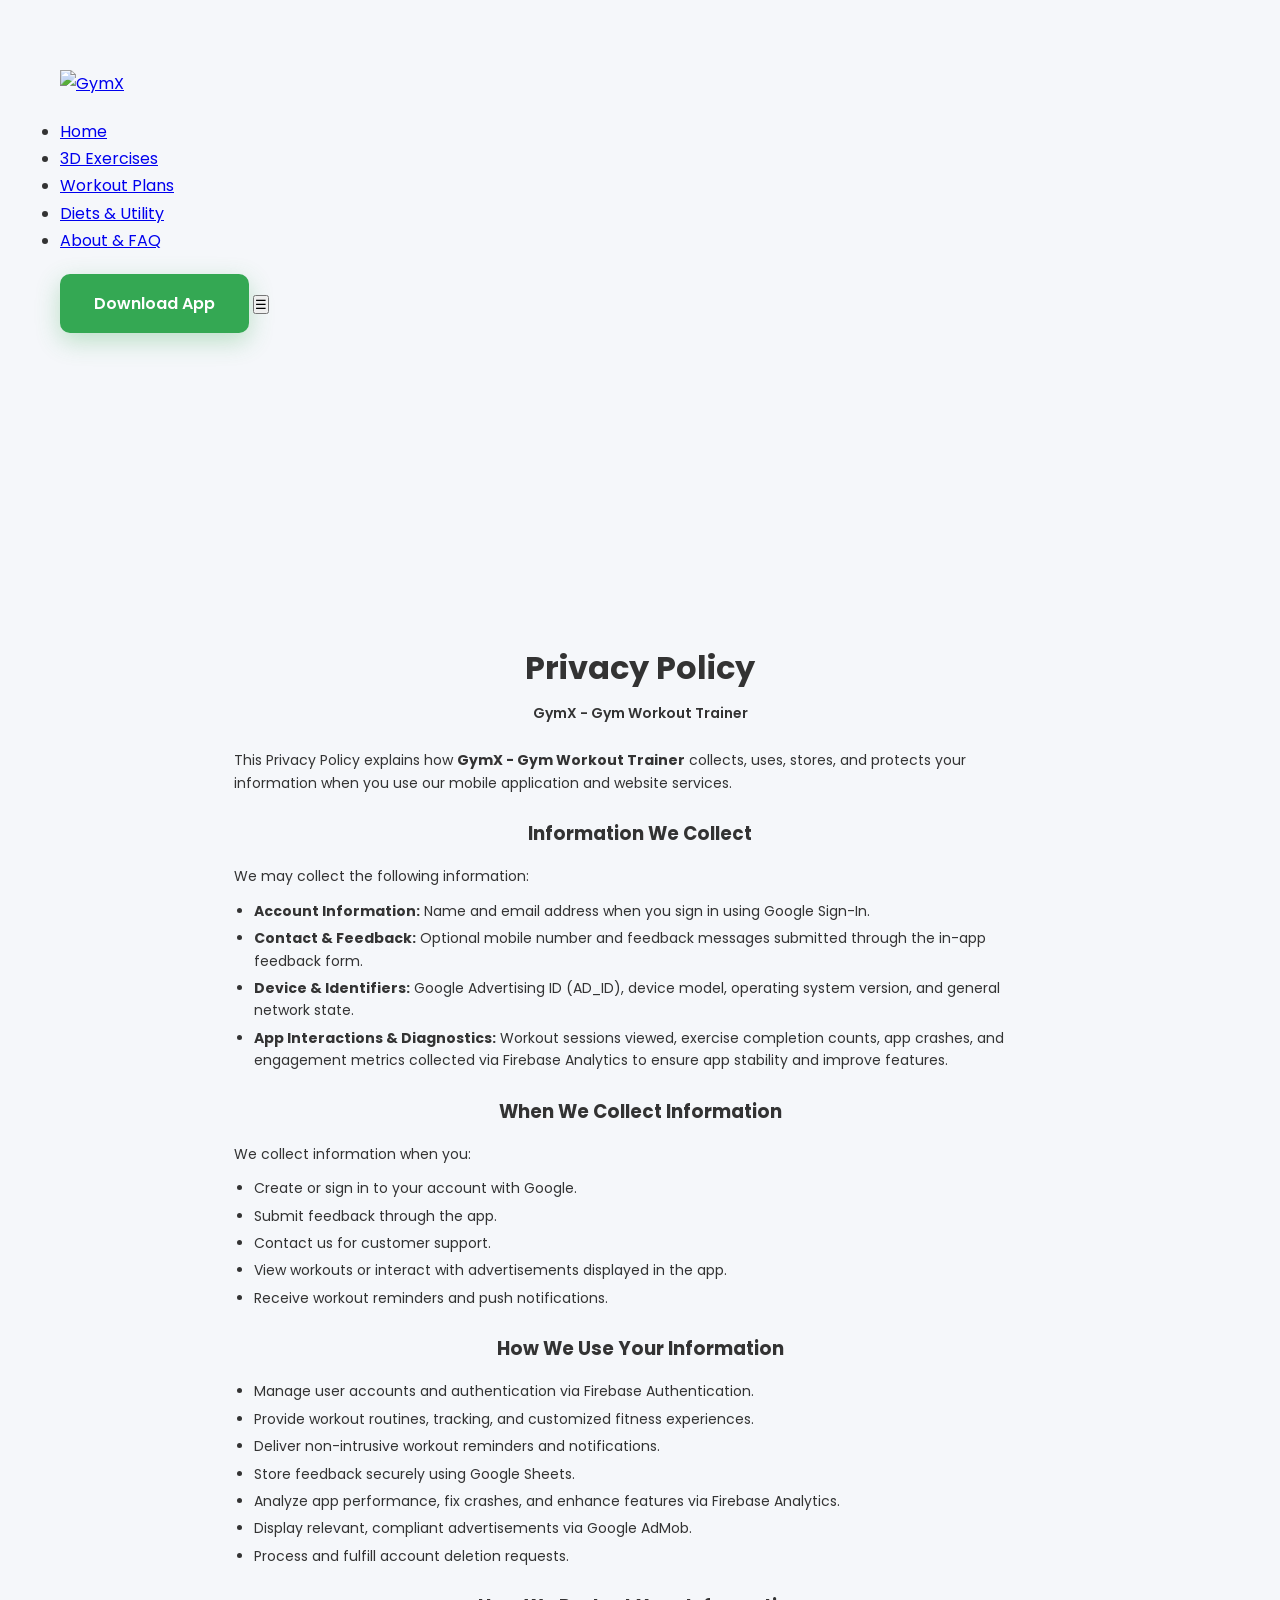
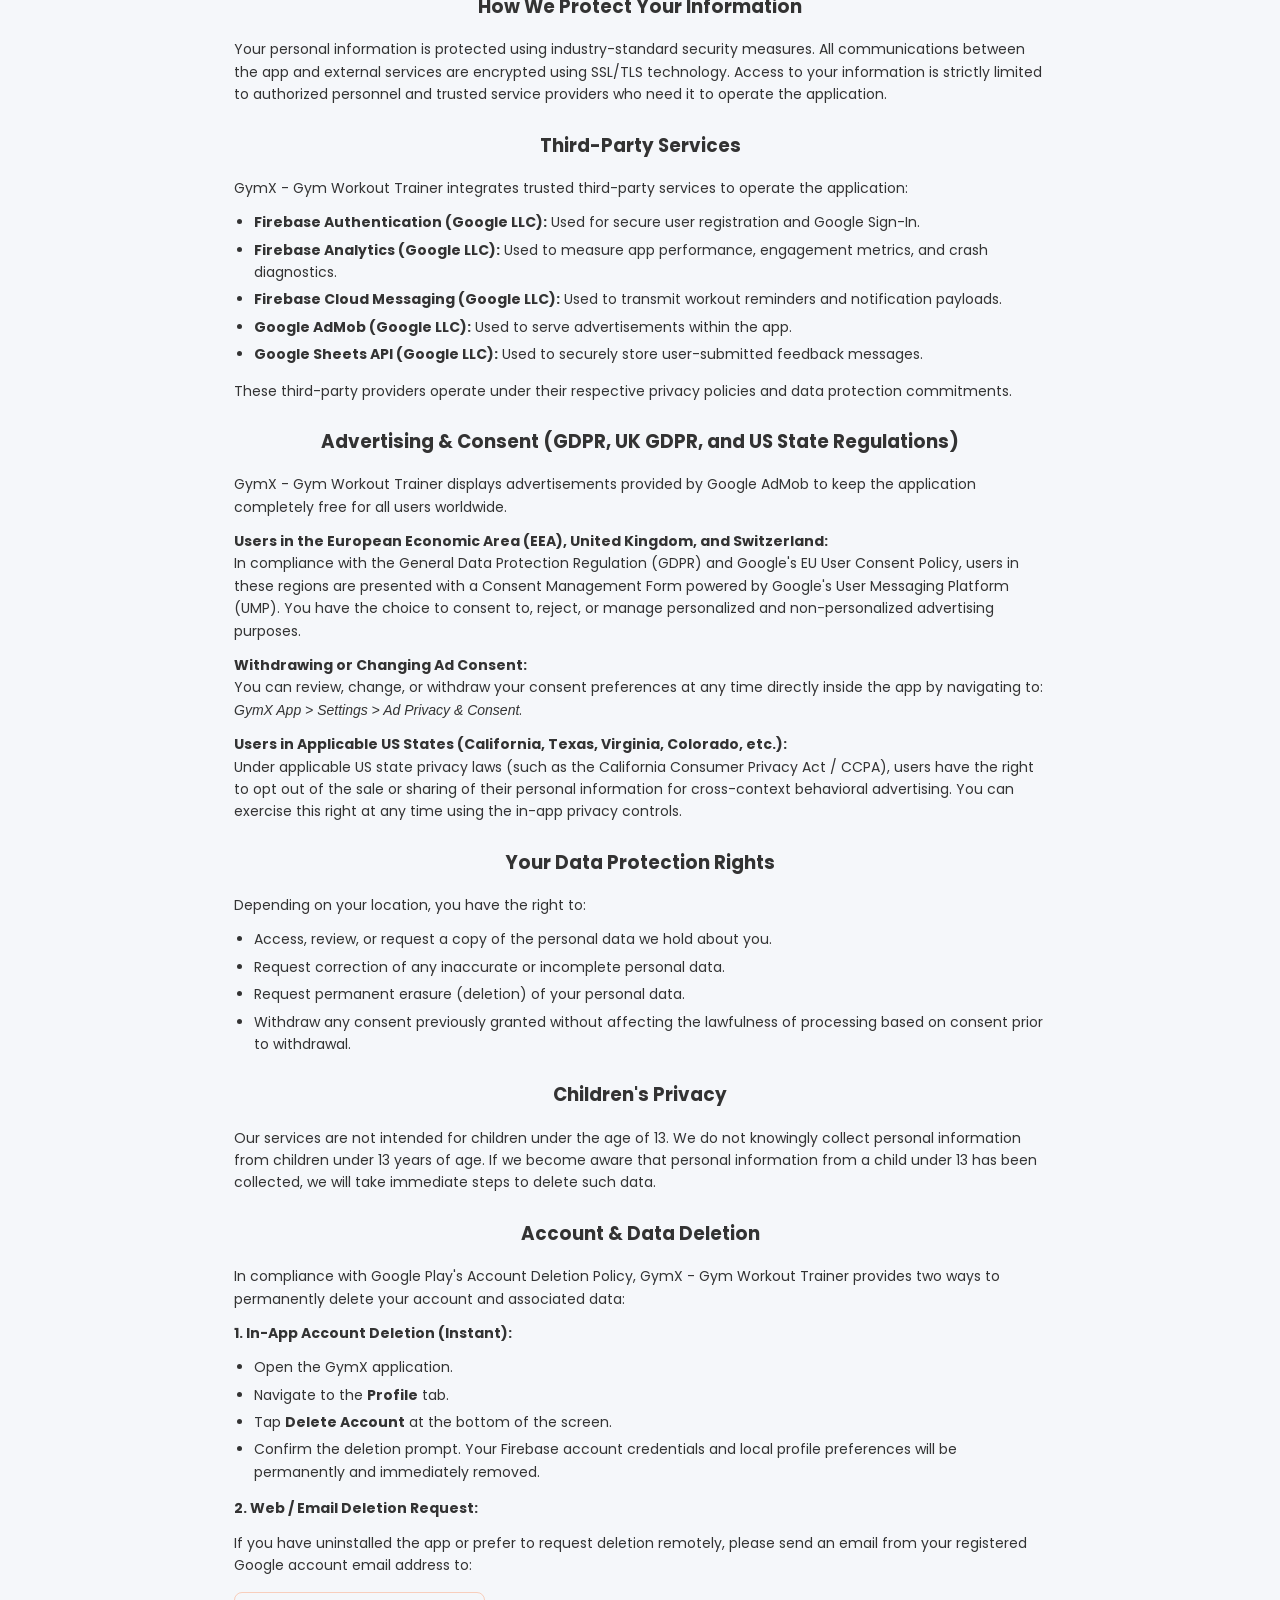
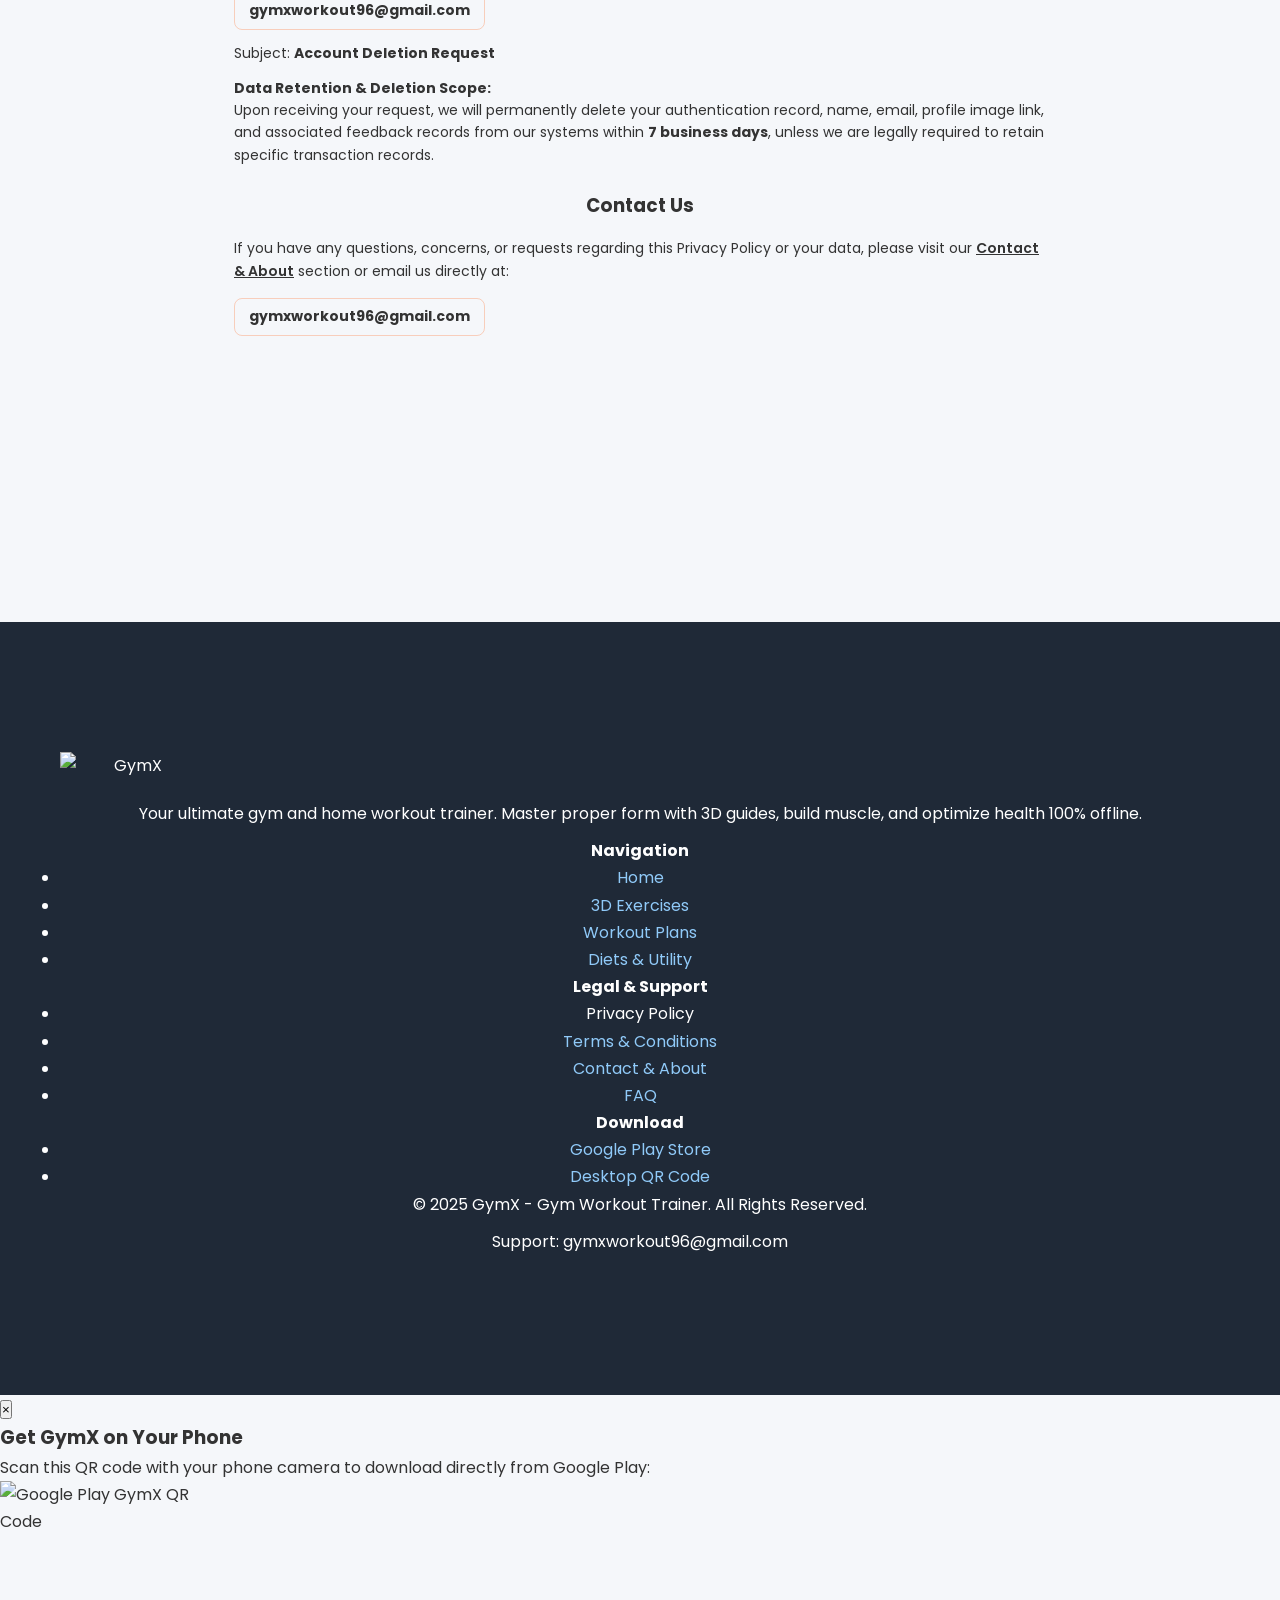
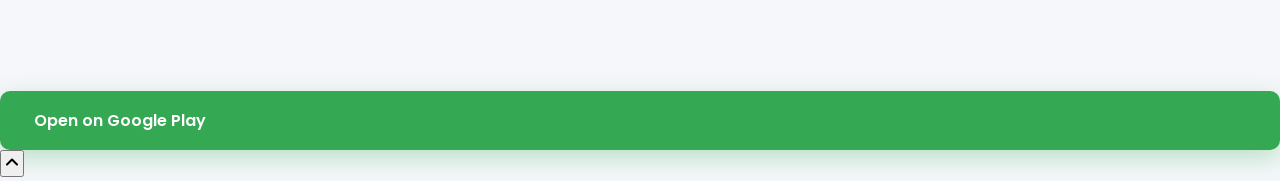
==== commit 25741198: "Update privacy-policy.html" ====
--- a/privacy-policy.html
+++ b/privacy-policy.html
@@ -1,278 +1,319 @@
 <!DOCTYPE html>
 <html lang="en">
-
 <head>
-    <meta charset="UTF-8">
-    <meta name="viewport" content="width=device-width, initial-scale=1.0">
-
-    <title>GymX Workout Trainer | Privacy Policy</title>
-    
-    <link rel="icon" href="assets/logo.png" type="image/png"> <!-- Tab Icon --> 
-
-    <style>
-        * {
-            box-sizing: border-box;
-        }
-
-        body {
-            margin: 0;
-            padding: 30px 15px;
-            background: #f4f6f9;
-            font-family: Arial, Helvetica, sans-serif;
-            color: #333;
-            line-height: 1.8;
-        }
-
-        .container {
-            max-width: 900px;
-            margin: auto;
-            background: #ffffff;
-            border-radius: 12px;
-            padding: 40px;
-            box-shadow: 0 5px 20px rgba(0, 0, 0, 0.10);
-        }
-
-        h1 {
-            text-align: center;
-            color: #1976d2;
-            margin-bottom: 10px;
-            font-size: 40px;
-        }
-
-        .subtitle {
-            text-align: center;
-            color: #666;
-            font-size: 18px;
-            margin-bottom: 40px;
-        }
-
-        h2 {
-            color: #1976d2;
-            margin-top: 35px;
-            border-bottom: 2px solid #eeeeee;
-            padding-bottom: 8px;
-        }
-
-        p {
-            font-size: 17px;
-        }
-
-        ul {
-            padding-left: 22px;
-            font-size: 17px;
-        }
-
-        li {
-            margin-bottom: 8px;
-        }
-
-        .email {
-            font-weight: bold;
-            color: #1976d2;
-        }
-
-        .button {
-            display: inline-block;
-            margin-top: 35px;
-            padding: 14px 28px;
-            background: #1976d2;
-            color: white;
-            text-decoration: none;
-            border-radius: 8px;
-            font-size: 17px;
-            transition: .3s;
-        }
-
-        .button:hover {
-            background: #1259a8;
-        }
-
-        .footer {
-            text-align: center;
-            margin-top: 50px;
-            color: #777;
-            font-size: 15px;
-        }
-
-        @media(max-width:700px) {
-            .container {
-                padding: 25px;
-            }
-
-            h1 {
-                font-size: 32px;
-            }
-
-            p,
-            li {
-                font-size: 16px;
-            }
-        }
-    </style>
+  <meta charset="UTF-8">
+  <meta name="viewport" content="width=device-width, initial-scale=1.0">
+
+  <title>Privacy Policy | GymX - Gym Workout Trainer</title>
+  <meta name="description" content="Privacy Policy for GymX - Gym Workout Trainer mobile application and website. Learn how we handle data, user privacy, and account deletion.">
+  <meta name="robots" content="index, follow">
+
+  <link rel="icon" type="image/webp" href="assets/app_icon.webp">
+  <link rel="apple-touch-icon" href="assets/app_icon.webp">
+
+  <link rel="stylesheet" href="css/style.css">
+
+  <style>
+    .legal-page {
+      margin-top: 76px;
+      padding: 52px 0 64px 0;
+      min-height: calc(100vh - 76px);
+    }
+    .legal-card {
+      background: var(--bg-card);
+      border: 1px solid var(--border);
+      border-radius: 24px;
+      padding: 40px 44px;
+      box-shadow: var(--shadow-lg);
+      max-width: 900px;
+      margin: 0 auto;
+    }
+    .legal-card h1 {
+      font-size: 2rem;
+      margin-bottom: 6px;
+      text-align: center;
+    }
+    .legal-subtitle {
+      text-align: center;
+      color: var(--accent);
+      font-weight: 600;
+      margin-bottom: 24px;
+      font-size: 0.875rem;
+    }
+    .legal-card h2 {
+      font-size: 1.15rem;
+      color: var(--text-heading);
+      margin: 24px 0 10px 0;
+      padding-bottom: 6px;
+      border-bottom: 1px solid var(--border);
+    }
+    .legal-card h3 {
+      font-size: 0.98rem;
+      color: var(--text-heading);
+      margin: 16px 0 6px 0;
+    }
+    .legal-card p {
+      font-size: 0.875rem;
+      line-height: 1.6;
+      color: var(--text-body);
+      margin-bottom: 12px;
+    }
+    .legal-card ul {
+      padding-left: 20px;
+      margin-bottom: 14px;
+      color: var(--text-body);
+      font-size: 0.875rem;
+      line-height: 1.6;
+    }
+    .legal-card li {
+      margin-bottom: 5px;
+    }
+    .email-badge {
+      display: inline-block;
+      background: var(--accent-subtle);
+      color: var(--accent);
+      padding: 6px 14px;
+      border-radius: 8px;
+      font-weight: 700;
+      font-size: 0.875rem;
+      margin: 4px 0 12px 0;
+      border: 1px solid rgba(255, 85, 0, 0.25);
+    }
+    @media (max-width: 768px) {
+      .legal-card {
+        padding: 26px 20px;
+      }
+      .legal-card h1 {
+        font-size: 1.7rem;
+      }
+    }
+  </style>
 </head>
-
 <body>
 
-<div class="container">
-
-    <h1>Privacy Policy</h1>
-
-    <div class="subtitle">
-        GymX Workout Trainer • Last Updated: November 2026
+  <!-- Header -->
+  <header class="site-header">
+    <div class="container header-inner">
+      <a href="index.html" class="brand-logo" aria-label="GymX Home">
+        <img src="assets/gymx_logo.webp" alt="GymX" class="brand-wordmark" width="140" height="48">
+      </a>
+
+      <nav aria-label="Main Navigation">
+        <ul class="nav-links">
+          <li><a href="index.html" class="nav-link">Home</a></li>
+          <li><a href="index.html#exercises" class="nav-link">3D Exercises</a></li>
+          <li><a href="index.html#plans" class="nav-link">Workout Plans</a></li>
+          <li><a href="index.html#utility" class="nav-link">Diets & Utility</a></li>
+          <li><a href="index.html#about" class="nav-link">About & FAQ</a></li>
+        </ul>
+      </nav>
+
+      <div class="header-actions">
+        <a href="https://play.google.com/store/apps/details?id=com.gymx.workout" target="_blank" rel="noopener noreferrer" class="btn btn-primary btn-sm">
+          Download App
+        </a>
+        <button class="nav-toggle" aria-label="Toggle navigation menu" aria-expanded="false">
+          ☰
+        </button>
+      </div>
     </div>
-
-    <p>
-        This Privacy Policy explains how <strong>GymX Workout Trainer</strong> collects, uses, stores, and protects your information when you use our mobile application and services.
-    </p>
-
-    <h2>Information We Collect</h2>
-
-    <p>We may collect the following information:</p>
-
-    <ul>
-        <li><strong>Account Information:</strong> Name and email address when you sign in using Google Sign-In.</li>
-        <li><strong>Contact & Feedback:</strong> Optional mobile number and feedback messages submitted through the in-app feedback form.</li>
-        <li><strong>Device & Identifiers:</strong> Google Advertising ID (AD_ID), device model, operating system version, and general network state.</li>
-        <li><strong>App Interactions & Diagnostics:</strong> Workout sessions viewed, exercise completion counts, app crashes, and engagement metrics collected via Firebase Analytics to ensure app stability and improve features.</li>
-    </ul>
-
-    <h2>When We Collect Information</h2>
-
-    <p>We collect information when you:</p>
-    <ul>
-        <li>Create or sign in to your account with Google.</li>
-        <li>Submit feedback through the app.</li>
-        <li>Contact us for customer support.</li>
-        <li>View workouts or interact with advertisements displayed in the app.</li>
-        <li>Receive workout reminders and push notifications.</li>
-    </ul>
-
-    <h2>How We Use Your Information</h2>
-
-    <ul>
-        <li>Manage user accounts and authentication via Firebase Authentication.</li>
-        <li>Provide workout routines, tracking, and customized fitness experiences.</li>
-        <li>Deliver non-intrusive workout reminders and notifications.</li>
-        <li>Store feedback securely using Google Sheets.</li>
-        <li>Analyze app performance, fix crashes, and enhance features via Firebase Analytics.</li>
-        <li>Display relevant, compliant advertisements via Google AdMob.</li>
-        <li>Process and fulfill account deletion requests.</li>
-    </ul>
-
-    <h2>How We Protect Your Information</h2>
-
-    <p>
-        Your personal information is protected using industry-standard security measures. All communications between the app and external services are encrypted using SSL/TLS technology. Access to your information is strictly limited to authorized personnel and trusted service providers who need it to operate the application.
-    </p>
-
-    <h2>Third-Party Services</h2>
-
-    <p>GymX Workout Trainer integrates trusted third-party services to operate the application:</p>
-
-    <ul>
-        <li><strong>Firebase Authentication (Google LLC):</strong> Used for secure user registration and Google Sign-In.</li>
-        <li><strong>Firebase Analytics (Google LLC):</strong> Used to measure app performance, engagement metrics, and crash diagnostics.</li>
-        <li><strong>Firebase Cloud Messaging (Google LLC):</strong> Used to transmit workout reminders and notification payloads.</li>
-        <li><strong>Google AdMob (Google LLC):</strong> Used to serve advertisements within the app.</li>
-        <li><strong>Google Sheets API (Google LLC):</strong> Used to securely store user-submitted feedback messages.</li>
-    </ul>
-
-    <p>
-        These third-party providers operate under their respective privacy policies and data protection commitments.
-    </p>
-
-    <h2>Advertising & Consent (GDPR, UK GDPR, and US State Regulations)</h2>
-
-    <p>
-        GymX Workout Trainer displays advertisements provided by Google AdMob to keep the application completely free for all users worldwide.
-    </p>
-
-    <p>
-        <strong>Users in the European Economic Area (EEA), United Kingdom, and Switzerland:</strong><br>
-        In compliance with the General Data Protection Regulation (GDPR) and Google's EU User Consent Policy, users in these regions are presented with a Consent Management Form powered by Google's User Messaging Platform (UMP). You have the choice to consent to, reject, or manage personalized and non-personalized advertising purposes. 
-    </p>
-
-    <p>
-        <strong>Withdrawing or Changing Ad Consent:</strong><br>
-        You can review, change, or withdraw your consent preferences at any time directly inside the app by navigating to:
-        <br>
-        <em>GymX App &gt; Settings &gt; Ad Privacy &amp; Consent</em>.
-    </p>
-
-    <p>
-        <strong>Users in Applicable US States (California, Texas, Virginia, Colorado, etc.):</strong><br>
-        Under applicable US state privacy laws (such as the California Consumer Privacy Act / CCPA), users have the right to opt out of the sale or sharing of their personal information for cross-context behavioral advertising. You can exercise this right at any time using the in-app privacy controls.
-    </p>
-
-    <h2>Your Data Protection Rights</h2>
-
-    <p>
-        Depending on your location, you have the right to:
-    </p>
-    <ul>
-        <li>Access, review, or request a copy of the personal data we hold about you.</li>
-        <li>Request correction of any inaccurate or incomplete personal data.</li>
-        <li>Request permanent erasure (deletion) of your personal data.</li>
-        <li>Withdraw any consent previously granted without affecting the lawfulness of processing based on consent prior to withdrawal.</li>
-    </ul>
-
-    <h2>Children's Privacy</h2>
-
-    <p>
-        Our services are not intended for children under the age of 13. We do not knowingly collect personal information from children under 13 years of age. If we become aware that personal information from a child under 13 has been collected, we will take immediate steps to delete such data.
-    </p>
-
-    <h2>Account & Data Deletion</h2>
-
-    <p>
-        In compliance with Google Play's Account Deletion Policy, GymX Workout Trainer provides two ways to permanently delete your account and associated data:
-    </p>
-
-    <p><strong>1. In-App Account Deletion (Instant):</strong></p>
-    <ul>
-        <li>Open the GymX application.</li>
-        <li>Navigate to the <strong>Profile</strong> tab.</li>
-        <li>Tap <strong>Delete Account</strong> at the bottom of the screen.</li>
-        <li>Confirm the deletion prompt. Your Firebase account credentials and local profile preferences will be permanently and immediately removed.</li>
-    </ul>
-
-    <p><strong>2. Web / Email Deletion Request:</strong></p>
-    <p>
-        If you have uninstalled the app or prefer to request deletion remotely, please send an email from your registered Google account email address to:
-    </p>
-
-    <p class="email">
-        gymxworkout96@gmail.com
-    </p>
-
-    <p>
-        Subject:
-        <strong>Account Deletion Request</strong>
-    </p>
-
-    <p>
-        <strong>Data Retention &amp; Deletion Scope:</strong><br>
-        Upon receiving your request, we will permanently delete your authentication record, name, email, profile image link, and associated feedback records from our systems within <strong>7 business days</strong>, unless we are legally required to retain specific transaction records.
-    </p>
-
-    <h2>Contact Us</h2>
-
-    <p>
-        If you have any questions, concerns, or requests regarding this Privacy Policy or your data, please contact us at:
-    </p>
-
-    <p class="email">
-        gymxworkout96@gmail.com
-    </p>
-
-    <a href="index.html" class="button">← Back to Home</a>
-
-    <div class="footer">
-        © GymX Workout Trainer. All Rights Reserved.
+  </header>
+
+  <!-- Legal Content -->
+  <main class="legal-page">
+    <div class="container">
+      <article class="legal-card">
+        <h1>Privacy Policy</h1>
+        <div class="legal-subtitle">
+          GymX - Gym Workout Trainer
+        </div>
+
+        <p>
+          This Privacy Policy explains how <strong>GymX - Gym Workout Trainer</strong> collects, uses, stores, and protects your information when you use our mobile application and website services.
+        </p>
+
+        <h2>Information We Collect</h2>
+        <p>We may collect the following information:</p>
+        <ul>
+          <li><strong>Account Information:</strong> Name and email address when you sign in using Google Sign-In.</li>
+          <li><strong>Contact & Feedback:</strong> Optional mobile number and feedback messages submitted through the in-app feedback form.</li>
+          <li><strong>Device & Identifiers:</strong> Google Advertising ID (AD_ID), device model, operating system version, and general network state.</li>
+          <li><strong>App Interactions & Diagnostics:</strong> Workout sessions viewed, exercise completion counts, app crashes, and engagement metrics collected via Firebase Analytics to ensure app stability and improve features.</li>
+        </ul>
+
+        <h2>When We Collect Information</h2>
+        <p>We collect information when you:</p>
+        <ul>
+          <li>Create or sign in to your account with Google.</li>
+          <li>Submit feedback through the app.</li>
+          <li>Contact us for customer support.</li>
+          <li>View workouts or interact with advertisements displayed in the app.</li>
+          <li>Receive workout reminders and push notifications.</li>
+        </ul>
+
+        <h2>How We Use Your Information</h2>
+        <ul>
+          <li>Manage user accounts and authentication via Firebase Authentication.</li>
+          <li>Provide workout routines, tracking, and customized fitness experiences.</li>
+          <li>Deliver non-intrusive workout reminders and notifications.</li>
+          <li>Store feedback securely using Google Sheets.</li>
+          <li>Analyze app performance, fix crashes, and enhance features via Firebase Analytics.</li>
+          <li>Display relevant, compliant advertisements via Google AdMob.</li>
+          <li>Process and fulfill account deletion requests.</li>
+        </ul>
+
+        <h2>How We Protect Your Information</h2>
+        <p>
+          Your personal information is protected using industry-standard security measures. All communications between the app and external services are encrypted using SSL/TLS technology. Access to your information is strictly limited to authorized personnel and trusted service providers who need it to operate the application.
+        </p>
+
+        <h2>Third-Party Services</h2>
+        <p>GymX - Gym Workout Trainer integrates trusted third-party services to operate the application:</p>
+        <ul>
+          <li><strong>Firebase Authentication (Google LLC):</strong> Used for secure user registration and Google Sign-In.</li>
+          <li><strong>Firebase Analytics (Google LLC):</strong> Used to measure app performance, engagement metrics, and crash diagnostics.</li>
+          <li><strong>Firebase Cloud Messaging (Google LLC):</strong> Used to transmit workout reminders and notification payloads.</li>
+          <li><strong>Google AdMob (Google LLC):</strong> Used to serve advertisements within the app.</li>
+          <li><strong>Google Sheets API (Google LLC):</strong> Used to securely store user-submitted feedback messages.</li>
+        </ul>
+        <p>
+          These third-party providers operate under their respective privacy policies and data protection commitments.
+        </p>
+
+        <h2>Advertising & Consent (GDPR, UK GDPR, and US State Regulations)</h2>
+        <p>
+          GymX - Gym Workout Trainer displays advertisements provided by Google AdMob to keep the application completely free for all users worldwide.
+        </p>
+        <p>
+          <strong>Users in the European Economic Area (EEA), United Kingdom, and Switzerland:</strong><br>
+          In compliance with the General Data Protection Regulation (GDPR) and Google's EU User Consent Policy, users in these regions are presented with a Consent Management Form powered by Google's User Messaging Platform (UMP). You have the choice to consent to, reject, or manage personalized and non-personalized advertising purposes.
+        </p>
+        <p>
+          <strong>Withdrawing or Changing Ad Consent:</strong><br>
+          You can review, change, or withdraw your consent preferences at any time directly inside the app by navigating to:<br>
+          <em>GymX App &gt; Settings &gt; Ad Privacy &amp; Consent</em>.
+        </p>
+        <p>
+          <strong>Users in Applicable US States (California, Texas, Virginia, Colorado, etc.):</strong><br>
+          Under applicable US state privacy laws (such as the California Consumer Privacy Act / CCPA), users have the right to opt out of the sale or sharing of their personal information for cross-context behavioral advertising. You can exercise this right at any time using the in-app privacy controls.
+        </p>
+
+        <h2>Your Data Protection Rights</h2>
+        <p>Depending on your location, you have the right to:</p>
+        <ul>
+          <li>Access, review, or request a copy of the personal data we hold about you.</li>
+          <li>Request correction of any inaccurate or incomplete personal data.</li>
+          <li>Request permanent erasure (deletion) of your personal data.</li>
+          <li>Withdraw any consent previously granted without affecting the lawfulness of processing based on consent prior to withdrawal.</li>
+        </ul>
+
+        <h2>Children's Privacy</h2>
+        <p>
+          Our services are not intended for children under the age of 13. We do not knowingly collect personal information from children under 13 years of age. If we become aware that personal information from a child under 13 has been collected, we will take immediate steps to delete such data.
+        </p>
+
+        <h2>Account & Data Deletion</h2>
+        <p>
+          In compliance with Google Play's Account Deletion Policy, GymX - Gym Workout Trainer provides two ways to permanently delete your account and associated data:
+        </p>
+        <p><strong>1. In-App Account Deletion (Instant):</strong></p>
+        <ul>
+          <li>Open the GymX application.</li>
+          <li>Navigate to the <strong>Profile</strong> tab.</li>
+          <li>Tap <strong>Delete Account</strong> at the bottom of the screen.</li>
+          <li>Confirm the deletion prompt. Your Firebase account credentials and local profile preferences will be permanently and immediately removed.</li>
+        </ul>
+
+        <p><strong>2. Web / Email Deletion Request:</strong></p>
+        <p>
+          If you have uninstalled the app or prefer to request deletion remotely, please send an email from your registered Google account email address to:
+        </p>
+        <div class="email-badge">gymxworkout96@gmail.com</div>
+        <p>Subject: <strong>Account Deletion Request</strong></p>
+        <p>
+          <strong>Data Retention &amp; Deletion Scope:</strong><br>
+          Upon receiving your request, we will permanently delete your authentication record, name, email, profile image link, and associated feedback records from our systems within <strong>7 business days</strong>, unless we are legally required to retain specific transaction records.
+        </p>
+
+        <h2>Contact Us</h2>
+        <p>
+          If you have any questions, concerns, or requests regarding this Privacy Policy or your data, please visit our <a href="index.html#about" style="color:var(--accent); font-weight:600;">Contact &amp; About</a> section or email us directly at:
+        </p>
+        <div class="email-badge">gymxworkout96@gmail.com</div>
+      </article>
     </div>
-
-</div>
-
+  </main>
+
+  <!-- Master Footer -->
+  <footer class="site-footer">
+    <div class="container">
+      <div class="footer-grid">
+        <div class="footer-brand">
+          <div class="brand-logo">
+            <img src="assets/gymx_logo.webp" alt="GymX" class="brand-wordmark" width="140" height="48">
+          </div>
+          <p>
+            Your ultimate gym and home workout trainer. Master proper form with 3D guides, build muscle, and optimize health 100% offline.
+          </p>
+        </div>
+
+        <div class="footer-col">
+          <h4>Navigation</h4>
+          <ul class="footer-links">
+            <li><a href="index.html">Home</a></li>
+            <li><a href="index.html#exercises">3D Exercises</a></li>
+            <li><a href="index.html#plans">Workout Plans</a></li>
+            <li><a href="index.html#utility">Diets & Utility</a></li>
+          </ul>
+        </div>
+
+        <div class="footer-col">
+          <h4>Legal & Support</h4>
+          <ul class="footer-links">
+            <li><a href="privacy-policy.html" style="color:var(--accent);">Privacy Policy</a></li>
+            <li><a href="terms-and-conditions.html">Terms & Conditions</a></li>
+            <li><a href="index.html#about">Contact & About</a></li>
+            <li><a href="index.html#faq">FAQ</a></li>
+          </ul>
+        </div>
+
+        <div class="footer-col">
+          <h4>Download</h4>
+          <ul class="footer-links">
+            <li><a href="https://play.google.com/store/apps/details?id=com.gymx.workout" target="_blank" rel="noopener noreferrer">Google Play Store</a></li>
+            <li><a href="#" class="btn-qr-trigger">Desktop QR Code</a></li>
+          </ul>
+        </div>
+      </div>
+
+      <div class="footer-bottom">
+        <p>&copy; 2025 GymX - Gym Workout Trainer. All Rights Reserved.</p>
+        <p>Support: <a href="mailto:gymxworkout96@gmail.com" style="color:var(--accent);">gymxworkout96@gmail.com</a></p>
+      </div>
+    </div>
+  </footer>
+
+  <!-- QR Code Modal Popup -->
+  <div class="modal-overlay" role="dialog" aria-modal="true" aria-label="Scan QR Code to install GymX">
+    <div class="modal-card">
+      <button class="modal-close-btn" aria-label="Close dialog">&times;</button>
+      <h3>Get GymX on Your Phone</h3>
+      <p>Scan this QR code with your phone camera to download directly from Google Play:</p>
+      <img src="assets/qr_playstore.webp" alt="Google Play GymX QR Code" class="modal-qr-img" width="190" height="190">
+      <a href="https://play.google.com/store/apps/details?id=com.gymx.workout" target="_blank" rel="noopener noreferrer" class="btn btn-primary btn-sm" style="width:100%;">
+        Open on Google Play
+      </a>
+    </div>
+  </div>
+
+  <!-- Back to Top Button -->
+  <button id="backToTop" class="back-to-top" type="button" aria-label="Back to top" title="Back to top">
+    <svg width="20" height="20" viewBox="0 0 24 24" fill="none" stroke="currentColor" stroke-width="2.5" stroke-linecap="round" stroke-linejoin="round" aria-hidden="true">
+      <polyline points="18 15 12 9 6 15"></polyline>
+    </svg>
+  </button>
+
+  <!-- Scripts -->
+  <script src="js/main.js"></script>
 </body>
-
 </html>
--- a/css/style.css
+++ b/css/style.css
@@ -0,0 +1,332 @@
+/* ==========================================
+   Google Font
+========================================== */
+
+@import url('https://fonts.googleapis.com/css2?family=Poppins:wght@300;400;500;600;700;800&display=swap');
+
+/* ==========================================
+   Global
+========================================== */
+
+*{
+    margin:0;
+    padding:0;
+    box-sizing:border-box;
+}
+
+html{
+    scroll-behavior:smooth;
+}
+
+body{
+    font-family:'Poppins',sans-serif;
+    background:#f5f7fa;
+    color:#333;
+    line-height:1.7;
+}
+
+img{
+    max-width:100%;
+    display:block;
+}
+
+/* ==========================================
+   Hero
+========================================== */
+
+.hero{
+    background:linear-gradient(135deg,#1976d2,#0d47a1);
+    color:#fff;
+    text-align:center;
+    padding:90px 20px;
+}
+
+.logo{
+    width:120px;
+    height:120px;    
+    border-radius:32px;
+    background:#000;
+    padding:8px;
+    margin:auto;
+    margin-bottom:25px;
+    box-shadow:0 15px 35px rgba(0,0,0,.2);
+}
+
+.hero h1{
+    font-size:48px;
+    font-weight:700;
+    margin-bottom:15px;
+}
+
+.hero p{
+    max-width:780px;
+    margin:auto;
+    margin-bottom:18px;
+    opacity:.95;
+    font-size:18px;
+}
+
+/* ==========================================
+   Container
+========================================== */
+
+.container{
+    max-width:1200px;
+    margin:auto;
+    padding:70px 20px;
+}
+
+/* ==========================================
+   Button
+========================================== */
+
+.btn{
+    display:inline-block;
+    margin-top:20px;
+    padding:16px 34px;
+    background:#34a853;
+    color:#fff;
+    text-decoration:none;
+    border-radius:10px;
+    font-weight:600;
+    transition:.3s;
+    box-shadow:0 8px 25px rgba(52,168,83,.3);
+}
+
+.btn:hover{
+    transform:translateY(-3px);
+    background:#2d9149;
+    box-shadow:0 15px 30px rgba(52,168,83,.4);
+}
+
+/* ==========================================
+   Stats
+========================================== */
+
+.stats{
+    display:grid;
+    grid-template-columns:repeat(auto-fit,minmax(220px,1fr));
+    gap:25px;
+    margin:60px 0;
+}
+
+.stat{
+    background:#fff;
+    padding:35px;
+    border-radius:18px;
+    text-align:center;
+    transition:.3s;
+    box-shadow:0 12px 30px rgba(0,0,0,.08);
+}
+
+.stat:hover{
+    transform:translateY(-8px);
+}
+
+.stat h2{
+    font-size:38px;
+    color:#1976d2;
+    margin-bottom:8px;
+}
+
+.stat p{
+    color:#777;
+}
+
+/* ==========================================
+   Feature Cards
+========================================== */
+
+.grid{
+    display:grid;
+    grid-template-columns:repeat(auto-fit,minmax(280px,1fr));
+    gap:30px;
+    margin-top:40px;
+}
+
+.card{
+    background:#fff;
+    border-radius:18px;
+    padding:30px;
+    transition:.3s;
+    box-shadow:0 12px 30px rgba(0,0,0,.08);
+}
+
+.card:hover{
+    transform:translateY(-10px);
+}
+
+.card h3{
+    color:#1976d2;
+    margin-bottom:15px;
+    font-size:22px;
+}
+
+.card p{
+    color:#666;
+}
+
+/* ==========================================
+   Screenshot Gallery (4 per row: 4x2 = 8 items)
+========================================== */
+
+.gallery{
+    display:grid;
+    grid-template-columns:repeat(4, 1fr);
+    gap:30px;
+    justify-items:center;
+    margin-top:40px;
+}
+
+.phone{
+    width:100%;
+    max-width:220px;
+    transition:.3s ease;
+}
+
+.phone:hover{
+    transform:translateY(-8px) scale(1.03);
+}
+
+.screen{
+    overflow:hidden;
+}
+
+.screen img{
+    width:100%;
+    height:auto;
+    display:block;
+    border-radius:18px;
+    box-shadow:0 10px 25px rgba(0,0,0,.18);
+}
+
+/* ==========================================
+   Headings
+========================================== */
+
+h2{
+    font-size:36px;
+    text-align:center;
+    color:#1976d2;
+    margin-bottom:30px;
+}
+
+.mt{
+    margin-top:80px;
+}
+
+/* ==========================================
+   Footer
+========================================== */
+
+footer{
+    margin-top:100px;
+    background:#1f2937;
+    color:#fff;
+    text-align:center;
+    padding:60px 20px;
+}
+
+footer p{
+    margin-bottom:10px;
+}
+
+footer a{
+    color:#90caf9;
+    text-decoration:none;
+}
+
+footer a:hover{
+    text-decoration:underline;
+}
+
+/* Support Text Left */
+.support-title{
+    text-align:center;
+}
+
+/* Quick Links */
+
+.quick-links{
+    display:flex;
+    justify-content:center;
+    gap:20px;
+    flex-wrap:wrap;
+    margin-top:25px;
+}
+
+.quick-links a{
+    text-decoration:none;
+    color:#1976d2;
+    background:#fff;
+    padding:14px 24px;
+    border-radius:10px;
+    box-shadow:0 8px 20px rgba(0,0,0,.08);
+    transition:.3s;
+}
+
+.quick-links a:hover{
+    transform:translateY(-5px);
+}
+
+/* ==========================================
+   Responsive
+========================================== */
+
+@media (max-width:992px){
+    .gallery{
+        grid-template-columns:repeat(4, 1fr);
+        gap:20px;
+    }
+
+    .phone{
+        max-width:180px;
+    }
+}
+
+@media (max-width:768px){
+    .hero{
+        padding:70px 20px;
+    }
+
+    .hero h1{
+        font-size:34px;
+    }
+
+    .hero p{
+        font-size:16px;
+    }
+
+    .logo{
+        width:100px;
+        height:100px;
+    }
+
+    h2{
+        font-size:30px;
+    }
+
+    .container{
+        padding:50px 15px;
+    }
+
+    .gallery{
+        grid-template-columns:repeat(2, 1fr);
+        gap:20px;
+    }
+
+    .phone{
+        max-width:160px;
+    }
+}
+
+@media (max-width:480px){
+    .gallery{
+        grid-template-columns:repeat(2, 1fr);
+        gap:15px;
+    }
+
+    .phone{
+        max-width:140px;
+    }
+}
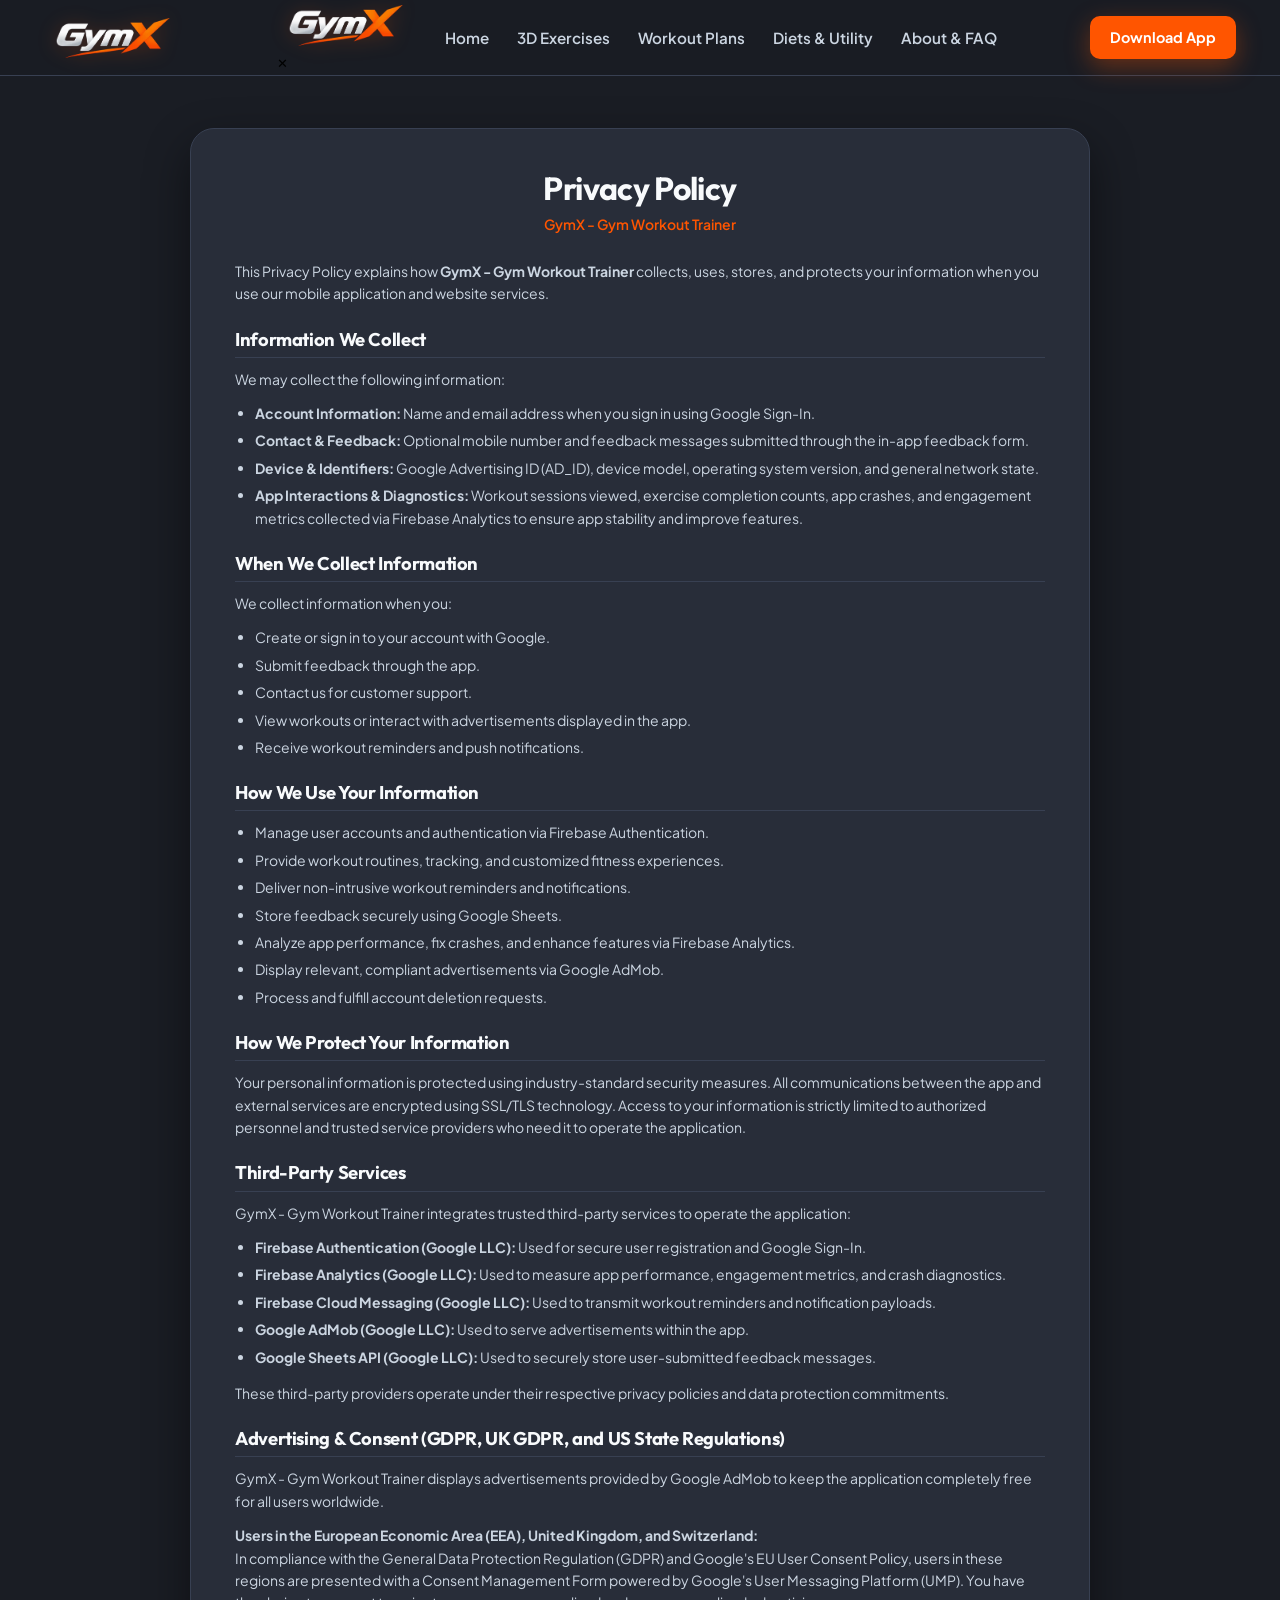
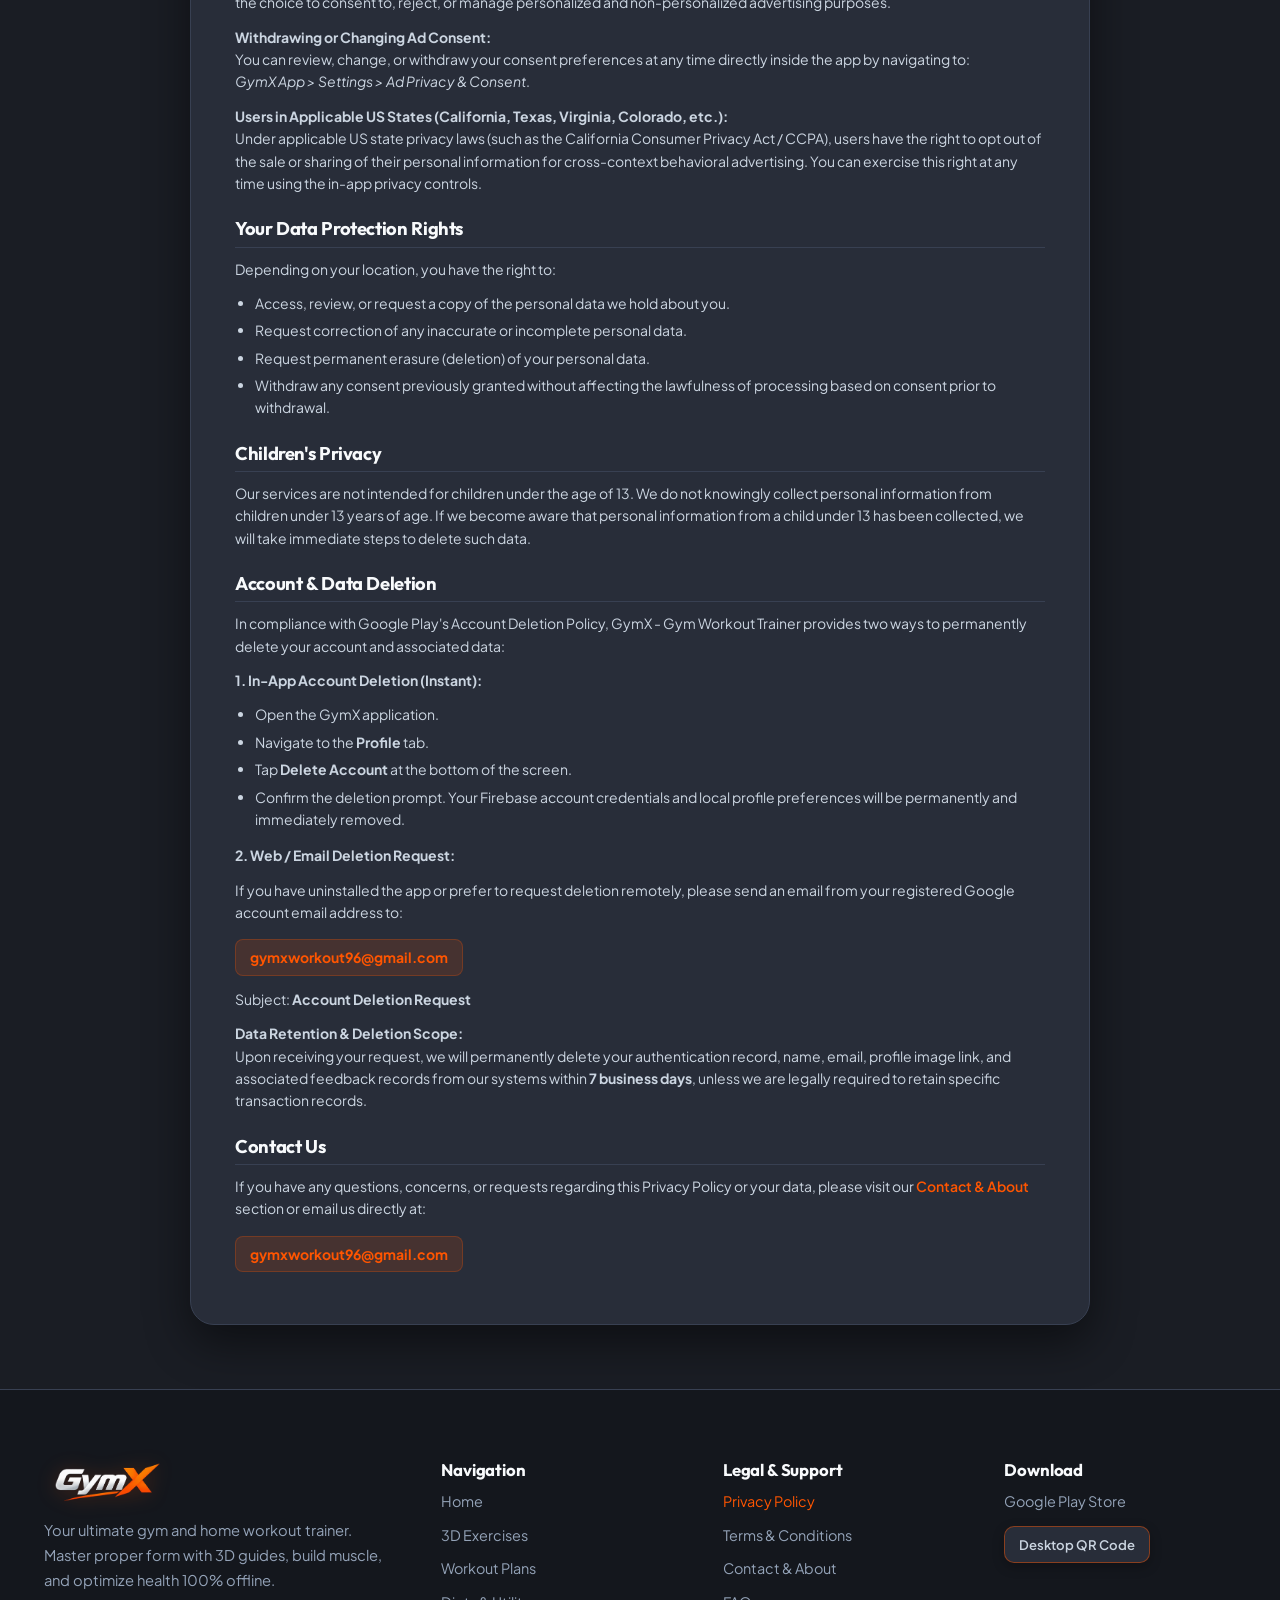
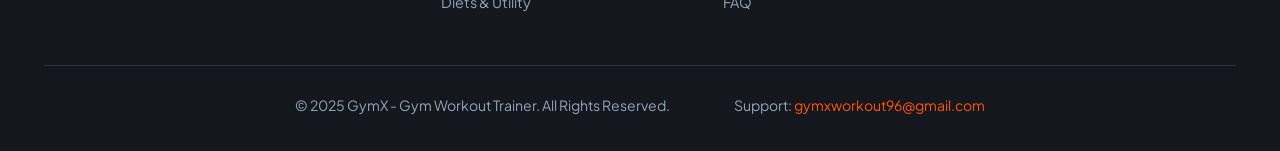
==== commit 31951df8: "Update privacy-policy.html" ====
--- a/privacy-policy.html
+++ b/privacy-policy.html
@@ -80,11 +80,36 @@
       border: 1px solid rgba(255, 85, 0, 0.25);
     }
     @media (max-width: 768px) {
+      .legal-page {
+        margin-top: 68px;
+        padding: 36px 0 52px 0;
+      }
       .legal-card {
-        padding: 26px 20px;
+        padding: 26px 18px;
+        border-radius: 20px;
       }
       .legal-card h1 {
-        font-size: 1.7rem;
+        font-size: 1.65rem;
+      }
+    }
+    @media (max-width: 480px) {
+      .legal-page {
+        padding: 26px 0 40px 0;
+      }
+      .legal-card {
+        padding: 20px 14px;
+        border-radius: 16px;
+      }
+      .legal-card h1 {
+        font-size: 1.4rem;
+      }
+      .legal-card h2 {
+        font-size: 1.05rem;
+      }
+      .email-badge {
+        word-break: break-all;
+        font-size: 0.8rem;
+        padding: 6px 10px;
       }
     }
   </style>
@@ -94,12 +119,21 @@
   <!-- Header -->
   <header class="site-header">
     <div class="container header-inner">
-      <a href="index.html" class="brand-logo" aria-label="GymX Home">
-        <img src="assets/gymx_logo.webp" alt="GymX" class="brand-wordmark" width="140" height="48">
-      </a>
+      <div class="header-left">
+        <button class="nav-toggle" aria-label="Toggle navigation menu" aria-expanded="false">
+          <span class="nav-toggle-icon">☰</span>
+        </button>
+        <a href="index.html" class="brand-logo" aria-label="GymX Home">
+          <img src="assets/gymx_logo.webp" alt="GymX" class="brand-wordmark" width="140" height="48">
+        </a>
+      </div>
 
       <nav aria-label="Main Navigation">
         <ul class="nav-links">
+          <li class="nav-drawer-header">
+            <img src="assets/gymx_logo.webp" alt="GymX" class="brand-wordmark" width="110" height="38">
+            <button class="nav-close-btn" aria-label="Close navigation menu">✕</button>
+          </li>
           <li><a href="index.html" class="nav-link">Home</a></li>
           <li><a href="index.html#exercises" class="nav-link">3D Exercises</a></li>
           <li><a href="index.html#plans" class="nav-link">Workout Plans</a></li>
@@ -112,12 +146,10 @@
         <a href="https://play.google.com/store/apps/details?id=com.gymx.workout" target="_blank" rel="noopener noreferrer" class="btn btn-primary btn-sm">
           Download App
         </a>
-        <button class="nav-toggle" aria-label="Toggle navigation menu" aria-expanded="false">
-          ☰
-        </button>
       </div>
     </div>
   </header>
+  <div class="nav-backdrop" aria-hidden="true"></div>
 
   <!-- Legal Content -->
   <main class="legal-page">
--- a/css/style.css
+++ b/css/style.css
@@ -1,332 +1,2165 @@
-/* ==========================================
-   Google Font
-========================================== */
-
-@import url('https://fonts.googleapis.com/css2?family=Poppins:wght@300;400;500;600;700;800&display=swap');
-
-/* ==========================================
-   Global
-========================================== */
-
-*{
-    margin:0;
-    padding:0;
-    box-sizing:border-box;
-}
-
-html{
-    scroll-behavior:smooth;
-}
-
-body{
-    font-family:'Poppins',sans-serif;
-    background:#f5f7fa;
-    color:#333;
-    line-height:1.7;
-}
-
-img{
-    max-width:100%;
-    display:block;
-}
-
-/* ==========================================
-   Hero
-========================================== */
-
-.hero{
-    background:linear-gradient(135deg,#1976d2,#0d47a1);
-    color:#fff;
-    text-align:center;
-    padding:90px 20px;
-}
-
-.logo{
-    width:120px;
-    height:120px;    
-    border-radius:32px;
-    background:#000;
-    padding:8px;
-    margin:auto;
-    margin-bottom:25px;
-    box-shadow:0 15px 35px rgba(0,0,0,.2);
-}
-
-.hero h1{
-    font-size:48px;
-    font-weight:700;
-    margin-bottom:15px;
-}
-
-.hero p{
-    max-width:780px;
-    margin:auto;
-    margin-bottom:18px;
-    opacity:.95;
-    font-size:18px;
-}
-
-/* ==========================================
-   Container
-========================================== */
-
-.container{
-    max-width:1200px;
-    margin:auto;
-    padding:70px 20px;
-}
-
-/* ==========================================
-   Button
-========================================== */
-
-.btn{
-    display:inline-block;
-    margin-top:20px;
-    padding:16px 34px;
-    background:#34a853;
-    color:#fff;
-    text-decoration:none;
-    border-radius:10px;
-    font-weight:600;
-    transition:.3s;
-    box-shadow:0 8px 25px rgba(52,168,83,.3);
-}
-
-.btn:hover{
-    transform:translateY(-3px);
-    background:#2d9149;
-    box-shadow:0 15px 30px rgba(52,168,83,.4);
-}
-
-/* ==========================================
-   Stats
-========================================== */
-
-.stats{
-    display:grid;
-    grid-template-columns:repeat(auto-fit,minmax(220px,1fr));
-    gap:25px;
-    margin:60px 0;
-}
-
-.stat{
-    background:#fff;
-    padding:35px;
-    border-radius:18px;
-    text-align:center;
-    transition:.3s;
-    box-shadow:0 12px 30px rgba(0,0,0,.08);
-}
-
-.stat:hover{
-    transform:translateY(-8px);
-}
-
-.stat h2{
-    font-size:38px;
-    color:#1976d2;
-    margin-bottom:8px;
-}
-
-.stat p{
-    color:#777;
-}
-
-/* ==========================================
-   Feature Cards
-========================================== */
-
-.grid{
-    display:grid;
-    grid-template-columns:repeat(auto-fit,minmax(280px,1fr));
-    gap:30px;
-    margin-top:40px;
-}
-
-.card{
-    background:#fff;
-    border-radius:18px;
-    padding:30px;
-    transition:.3s;
-    box-shadow:0 12px 30px rgba(0,0,0,.08);
-}
-
-.card:hover{
-    transform:translateY(-10px);
-}
-
-.card h3{
-    color:#1976d2;
-    margin-bottom:15px;
-    font-size:22px;
-}
-
-.card p{
-    color:#666;
-}
-
-/* ==========================================
-   Screenshot Gallery (4 per row: 4x2 = 8 items)
-========================================== */
-
-.gallery{
-    display:grid;
-    grid-template-columns:repeat(4, 1fr);
-    gap:30px;
-    justify-items:center;
-    margin-top:40px;
-}
-
-.phone{
-    width:100%;
-    max-width:220px;
-    transition:.3s ease;
-}
-
-.phone:hover{
-    transform:translateY(-8px) scale(1.03);
-}
-
-.screen{
-    overflow:hidden;
-}
-
-.screen img{
-    width:100%;
-    height:auto;
-    display:block;
-    border-radius:18px;
-    box-shadow:0 10px 25px rgba(0,0,0,.18);
-}
-
-/* ==========================================
-   Headings
-========================================== */
-
-h2{
-    font-size:36px;
-    text-align:center;
-    color:#1976d2;
-    margin-bottom:30px;
-}
-
-.mt{
-    margin-top:80px;
-}
-
-/* ==========================================
-   Footer
-========================================== */
-
-footer{
-    margin-top:100px;
-    background:#1f2937;
-    color:#fff;
-    text-align:center;
-    padding:60px 20px;
-}
-
-footer p{
-    margin-bottom:10px;
-}
-
-footer a{
-    color:#90caf9;
-    text-decoration:none;
-}
-
-footer a:hover{
-    text-decoration:underline;
-}
-
-/* Support Text Left */
-.support-title{
-    text-align:center;
-}
-
-/* Quick Links */
-
-.quick-links{
-    display:flex;
-    justify-content:center;
-    gap:20px;
-    flex-wrap:wrap;
-    margin-top:25px;
-}
-
-.quick-links a{
-    text-decoration:none;
-    color:#1976d2;
-    background:#fff;
-    padding:14px 24px;
-    border-radius:10px;
-    box-shadow:0 8px 20px rgba(0,0,0,.08);
-    transition:.3s;
-}
-
-.quick-links a:hover{
-    transform:translateY(-5px);
-}
-
-/* ==========================================
-   Responsive
-========================================== */
-
-@media (max-width:992px){
-    .gallery{
-        grid-template-columns:repeat(4, 1fr);
-        gap:20px;
-    }
-
-    .phone{
-        max-width:180px;
-    }
-}
-
-@media (max-width:768px){
-    .hero{
-        padding:70px 20px;
-    }
-
-    .hero h1{
-        font-size:34px;
-    }
-
-    .hero p{
-        font-size:16px;
-    }
-
-    .logo{
-        width:100px;
-        height:100px;
-    }
-
-    h2{
-        font-size:30px;
-    }
-
-    .container{
-        padding:50px 15px;
-    }
-
-    .gallery{
-        grid-template-columns:repeat(2, 1fr);
-        gap:20px;
-    }
-
-    .phone{
-        max-width:160px;
-    }
-}
-
-@media (max-width:480px){
-    .gallery{
-        grid-template-columns:repeat(2, 1fr);
-        gap:15px;
-    }
-
-    .phone{
-        max-width:140px;
-    }
-}
+/* ==========================================================================
+   GymX 2.0 - Sleek Studio Slate / Charcoal Gray Design System
+   Human-Crafted, High-Contrast, Ergonomic Athletic Aesthetic
+   ========================================================================== */
+
+@import url('https://fonts.googleapis.com/css2?family=Outfit:wght@600;700;800;900&family=Plus+Jakarta+Sans:wght@400;500;600;700;800&display=swap');
+
+:root {
+  /* Sleek Studio Slate / Charcoal Gray Palette */
+  --bg-primary: #1a1d24;
+  --bg-secondary: #21252f;
+  --bg-card: #282d39;
+  --bg-card-hover: #313746;
+  --bg-glass: rgba(26, 29, 36, 0.88);
+  --bg-glass-strong: rgba(26, 29, 36, 0.96);
+  
+  /* Athletic Fire Orange Accent */
+  --accent: #ff5500;
+  --accent-hover: #ff6a1a;
+  --accent-glow: rgba(255, 85, 0, 0.25);
+  --accent-subtle: rgba(255, 85, 0, 0.14);
+  --accent-gold: #f59e0b;
+  --accent-emerald: #10b981;
+  --accent-blue: #3b82f6;
+
+  /* Ergonomic Human Typography */
+  --text-white: #ffffff;
+  --text-heading: #f8fafc;
+  --text-body: #cbd5e1;
+  --text-muted: #94a3b8;
+  --text-accent: #ff5500;
+
+  /* Refined Slate Hairlines & Borders */
+  --border: #384052;
+  --border-light: #2d3443;
+  --border-accent: rgba(255, 85, 0, 0.45);
+
+  /* Studio Elevation Shadows */
+  --shadow-sm: 0 4px 12px rgba(0, 0, 0, 0.25);
+  --shadow-md: 0 10px 28px rgba(0, 0, 0, 0.35);
+  --shadow-lg: 0 18px 45px rgba(0, 0, 0, 0.48);
+  --shadow-orange: 0 8px 25px rgba(255, 85, 0, 0.35);
+
+  /* Font Families */
+  --font-heading: 'Outfit', -apple-system, BlinkMacSystemFont, "Segoe UI", Roboto, sans-serif;
+  --font-body: 'Plus Jakarta Sans', -apple-system, BlinkMacSystemFont, "Segoe UI", Roboto, sans-serif;
+
+  /* Transitions */
+  --transition-fast: 0.2s cubic-bezier(0.4, 0, 0.2, 1);
+  --transition-normal: 0.3s cubic-bezier(0.4, 0, 0.2, 1);
+}
+
+/* Base Reset */
+*, *::before, *::after {
+  margin: 0;
+  padding: 0;
+  box-sizing: border-box;
+}
+
+html {
+  scroll-behavior: smooth;
+  font-size: 16px;
+  -webkit-text-size-adjust: 100%;
+}
+
+body {
+  background-color: var(--bg-primary);
+  color: var(--text-body);
+  font-family: var(--font-body);
+  line-height: 1.6;
+  overflow-x: hidden;
+  -webkit-font-smoothing: antialiased;
+  -moz-osx-font-smoothing: grayscale;
+}
+
+a {
+  color: inherit;
+  text-decoration: none;
+  transition: color var(--transition-fast);
+}
+
+img, video {
+  max-width: 100%;
+  height: auto;
+  display: block;
+}
+
+button {
+  font-family: inherit;
+  cursor: pointer;
+  border: none;
+  outline: none;
+  background: none;
+}
+
+/* Layout Utilities */
+.container {
+  width: 100%;
+  max-width: 1240px;
+  margin: 0 auto;
+  padding: 0 24px;
+}
+
+.section {
+  padding: 95px 0;
+  position: relative;
+}
+
+.section2 {
+  padding: 80px 0;
+  position: relative;
+}
+
+.section-compact {
+  padding: 65px 0;
+}
+
+.section-alt {
+  background-color: var(--bg-secondary);
+}
+
+/* Typography Hierarchy */
+h1, h2, h3, h4, h5, h6 {
+  font-family: var(--font-heading);
+  color: var(--text-heading);
+  line-height: 1.2;
+  font-weight: 700;
+  letter-spacing: -0.02em;
+}
+
+.section-header {
+  text-align: center;
+  max-width: 760px;
+  margin: 0 auto 5px auto;
+}
+
+.section-tag {
+  display: inline-flex;
+  align-items: center;
+  gap: 8px;
+  background: var(--accent-subtle);
+  color: var(--accent);
+  padding: 6px 16px;
+  border-radius: 9999px;
+  font-size: 0.85rem;
+  font-weight: 700;
+  text-transform: uppercase;
+  letter-spacing: 0.08em;
+  margin-bottom: 16px;
+  border: 1px solid var(--border-accent);
+}
+
+.section-title {
+  font-size: 3rem;
+  font-weight: 800;
+  margin-bottom: 18px;
+  letter-spacing: -0.03em;
+  color: var(--text-heading);
+}
+
+.section-title span {
+  color: var(--accent);
+}
+
+.section-desc {
+  font-size: 1.15rem;
+  color: var(--text-muted);
+  line-height: 1.7;
+}
+
+/* Buttons */
+.btn {
+  display: inline-flex;
+  align-items: center;
+  justify-content: center;
+  gap: 10px;
+  padding: 14px 28px;
+  border-radius: 12px;
+  font-weight: 700;
+  font-size: 1rem;
+  transition: all var(--transition-normal);
+  text-align: center;
+}
+
+.btn-primary {
+  background: var(--accent);
+  color: #ffffff;
+  box-shadow: var(--shadow-orange);
+}
+
+.btn-primary:hover {
+  background: var(--accent-hover);
+  transform: translateY(-2px);
+  box-shadow: 0 10px 30px rgba(255, 85, 0, 0.45);
+}
+
+.btn-secondary {
+  background: var(--bg-card);
+  color: var(--text-heading);
+  border: 1.5px solid var(--border);
+  box-shadow: var(--shadow-sm);
+}
+
+.btn-secondary:hover {
+  background: var(--bg-card-hover);
+  border-color: var(--accent);
+  color: var(--accent);
+  transform: translateY(-2px);
+}
+
+.btn-sm {
+  padding: 10px 20px;
+  font-size: 0.9rem;
+  border-radius: 10px;
+}
+
+/* ==========================================================================
+   Header & Navigation
+   ========================================================================== */
+.site-header {
+  position: fixed;
+  top: 0;
+  left: 0;
+  width: 100%;
+  height: 76px;
+  background: var(--bg-glass-strong);
+  backdrop-filter: blur(16px);
+  -webkit-backdrop-filter: blur(16px);
+  border-bottom: 1px solid var(--border);
+  z-index: 1000;
+  transition: background var(--transition-normal);
+}
+
+.header-inner {
+  display: flex;
+  align-items: center;
+  justify-content: space-between;
+  height: 100%;
+}
+
+.brand-logo {
+  display: flex;
+  align-items: center;
+  gap: 12px;
+}
+
+.brand-icon2 {
+  width: 36px;
+  height: 36px;
+  border-radius: 10px;
+  box-shadow: 0 2px 10px rgba(255, 85, 0, 0.3);
+}
+
+.brand-wordmark {
+  height: 48px;
+  width: auto;
+  display: block;
+  object-fit: contain;
+  filter: drop-shadow(0 2px 10px rgba(255, 85, 0, 0.22));
+  transition: transform var(--transition-fast);
+}
+
+.brand-logo:hover .brand-wordmark {
+  transform: scale(1.03);
+}
+
+.site-footer .brand-wordmark {
+  height: 44px;
+}
+
+.nav-links {
+  display: flex;
+  align-items: center;
+  gap: 28px;
+  list-style: none;
+}
+
+.nav-link {
+  font-size: 0.95rem;
+  font-weight: 600;
+  color: var(--text-body);
+  position: relative;
+  padding: 6px 0;
+}
+
+.nav-link:hover,
+.nav-link.active {
+  color: var(--accent);
+}
+
+.nav-link::after {
+  content: '';
+  position: absolute;
+  bottom: 0;
+  left: 0;
+  width: 0;
+  height: 2px;
+  background: var(--accent);
+  transition: width var(--transition-fast);
+}
+
+.nav-link:hover::after,
+.nav-link.active::after {
+  width: 100%;
+}
+
+.header-actions {
+  display: flex;
+  align-items: center;
+  gap: 16px;
+}
+
+.nav-toggle {
+  display: none;
+  font-size: 1.6rem;
+  color: var(--text-heading);
+  padding: 8px;
+}
+
+/* ==========================================================================
+   Hero Section
+   ========================================================================== */
+.hero-section {
+  padding-top: 100px;
+  padding-bottom: 48px;
+  position: relative;
+  overflow: hidden;
+  background: radial-gradient(circle at 80% 20%, rgba(255, 85, 0, 0.08) 0%, rgba(26, 29, 36, 0) 70%);
+}
+
+.hero-grid {
+  display: grid;
+  grid-template-columns: 1.25fr 0.75fr;
+  align-items: center;
+  gap: 48px;
+}
+
+.hero-content {
+  position: relative;
+  z-index: 2;
+}
+
+.hero-title {
+  font-size: clamp(1.5rem, 3.5vw, 3.5rem);
+  font-weight: 800;
+  line-height: 1.2;
+  margin-bottom: 8px;
+  letter-spacing: -0.03em;
+}
+
+.hero-title .title-line1 {
+  display: block;
+  color: var(--text-heading);
+  white-space: nowrap;
+}
+
+.hero-title .title-line2 {
+  display: block;
+  color: var(--accent);
+  font-size: 1em;
+  font-weight: 700;
+  margin-top: 4px;
+}
+
+.hero-subtitle {
+  font-size: 1rem;
+  color: var(--text-body);
+  line-height: 1.5;
+  margin-top: 16px;
+  margin-bottom: 36px;
+  max-width: 636px;
+}
+
+.hero-cta-group {
+  display: flex;
+  flex-wrap: wrap;
+  align-items: center;
+  gap: 24px;
+  margin-bottom: 32px;
+}
+
+.btn-playstore,
+.btn-qr-trigger {
+  width: 200px;
+  height: 56px;
+  padding: 4 16px;
+  display: inline-flex;
+  align-items: center;
+  justify-content: center;
+  box-sizing: border-box;
+  border-radius: 14px;
+  font-size: 1rem;
+  font-weight: 700;
+  text-align: center;
+  transition: all var(--transition-normal);
+}
+
+.btn-playstore {
+  gap: 12px;
+  background: var(--accent);
+  color: #ffffff;
+  box-shadow: var(--shadow-orange);
+  border: none;
+}
+
+.btn-playstore:hover {
+  background: var(--accent-hover);
+  transform: translateY(-2px);
+  box-shadow: 0 14px 34px rgba(255, 85, 0, 0.45);
+}
+
+.btn-playstore svg {
+  width: 24px;
+  height: 24px;
+  min-width: 24px;
+  min-height: 24px;
+  flex-shrink: 0;
+  fill: #ffffff;
+}
+
+.btn-playstore .btn-text-sub {
+  display: block;
+  font-size: 0.68rem;
+  font-weight: 600;
+  text-transform: uppercase;
+  color: #ffeedb;
+  letter-spacing: 0.05em;
+  line-height: 1;
+  margin-bottom: 4px;
+  text-align: left;
+}
+
+.btn-playstore .btn-text-main {
+  display: block;
+  font-size: 1.12rem;
+  font-weight: 800;
+  line-height: 1;
+  text-align: left;
+}
+
+.btn-qr-trigger {
+  gap: 10px;
+  background: var(--bg-card);
+  border: 1.5px solid var(--border-accent);
+  color: var(--accent);
+  box-shadow: var(--shadow-sm);
+}
+
+.btn-qr-trigger:hover {
+  border-color: var(--accent);
+  color: var(--accent);
+  background: var(--bg-card-hover);
+  transform: translateY(-2px);
+}
+
+/* Trust Badges - Clean, Non-Wrapping Horizontal Row */
+.hero-trust-list {
+  display: flex;
+  flex-wrap: wrap;
+  align-items: center;
+  gap: 16px;
+  list-style: none;
+  padding: 0;
+  margin: 0;
+}
+
+.hero-trust-item {
+  display: inline-flex;
+  align-items: center;
+  gap: 4px;
+  font-size: 1rem;
+  font-weight: 600;
+  color: var(--text-body);
+  white-space: nowrap;
+}
+
+.hero-trust-item svg {
+  width: 20px;
+  height: 20px;
+  min-width: 20px;
+  min-height: 20px;
+  flex-shrink: 0;
+  color: var(--accent-emerald);
+}
+
+/* Hero Device Mockup */
+.hero-device-wrapper {
+  position: relative;
+  display: flex;
+  justify-content: center;
+  align-items: center;
+  padding: 10px 0;
+  margin-top: 8px;
+}
+
+.phone-mockup {
+  position: relative;
+  width: 270px;
+  background: #12141a;
+  border-radius: 42px;
+  padding: 10px;
+  box-shadow: 0 25px 60px rgba(0, 0, 0, 0.65), 0 0 35px rgba(255, 85, 0, 0.2);
+  border: 2px solid #3b4354;
+  transition: transform var(--transition-normal);
+  z-index: 5;
+}
+
+.phone-mockup:hover {
+  transform: translateY(-6px) scale(1.015);
+}
+
+.phone-screen {
+  border-radius: 34px;
+  overflow: hidden;
+  background: #000;
+  aspect-ratio: 9 / 19.5;
+}
+
+.phone-notch {
+  position: absolute;
+  top: 18px;
+  left: 50%;
+  transform: translateX(-50%);
+  width: 75px;
+  height: 16px;
+  background: #1c1f26;
+  border-radius: 10px;
+  z-index: 10;
+}
+
+.phone-media {
+  width: 100%;
+  height: 100%;
+  object-fit: cover;
+  display: block;
+}
+
+/* Floating Badge Positioned to the SIDE of the Mobile Design */
+/* Smaller card, smaller text, overlapping no more than 20-30% on the mobile frame */
+.hero-floating-card {
+  position: absolute;
+  left: -80px;
+  top: 60%;
+  transform: translateY(-50%);
+  background: var(--bg-card);
+  border: 1.5px solid var(--border-accent);
+  border-radius: 14px;
+  padding: 8px 10px;
+  display: inline-flex;
+  align-items: center;
+  gap: 10px;
+  box-shadow: 0 12px 28px rgba(0, 0, 0, 0.45), 0 0 20px rgba(255, 85, 0, 0.2);
+  z-index: 20;
+  white-space: nowrap;
+  animation: floatBadge 3.5s ease-in-out infinite alternate;
+}
+
+@keyframes floatBadge {
+  0% {
+    transform: translateY(-50%);
+  }
+  100% {
+    transform: translateY(calc(-50% - 8px));
+  }
+}
+
+.hero-floating-icon {
+  width: 36px;
+  height: 36px;
+  border-radius: 10px;
+  background: var(--accent-subtle);
+  border: 1px solid rgba(255, 85, 0, 0.3);
+  display: flex;
+  align-items: center;
+  justify-content: center;
+  font-size: 1rem;
+  flex-shrink: 0;
+}
+
+.hero-floating-title {
+  display: block;
+  font-family: var(--font-heading);
+  font-size: 0.95rem;
+  font-weight: 800;
+  color: var(--text-heading);
+  line-height: 1.2;
+}
+
+.hero-floating-desc {
+  display: block;
+  font-size: 0.75rem;
+  color: var(--text-muted);
+  font-weight: 600;
+  margin-top: 1px;
+}
+
+/* ==========================================================================
+   Proof / Stats Bar (Restored High-Contrast Design)
+   ========================================================================== */
+.stats-bar {
+  background: var(--bg-secondary);
+  border-top: 1px solid var(--border);
+  border-bottom: 1px solid var(--border);
+  padding: 36px 0;
+}
+
+.stats-grid {
+  display: grid;
+  grid-template-columns: repeat(4, 1fr);
+  gap: 30px;
+  text-align: center;
+}
+
+.stat-item {
+  padding: 10px 16px;
+  transition: transform var(--transition-fast);
+}
+
+.stat-item:hover {
+  transform: translateY(-2px);
+}
+
+.stat-number,
+.stat-item-number {
+  font-family: var(--font-heading);
+  font-size: 2.8rem;
+  font-weight: 900;
+  color: var(--text-heading);
+  line-height: 1;
+  margin-bottom: 8px;
+  letter-spacing: -0.02em;
+}
+
+.stat-number span,
+.stat-item-number span {
+  color: var(--accent);
+  font-weight: 800;
+}
+
+.stat-label,
+.stat-item-label {
+  font-size: 1rem;
+  color: var(--text-body);
+  font-weight: 600;
+  line-height: 1.4;
+}
+
+/* Optical alignment for "Total Downloads" under "100K +" */
+.stat-item:first-child .stat-label {
+  transform: translateX(-8px);
+}
+
+/* ==========================================================================
+   3D Exercise Showcase Section (Video Never Cropped)
+   ========================================================================== */
+#exercises.section {
+  padding-top: 56px;
+  padding-bottom: 64px;
+}
+
+#exercises .section-header {
+  max-width: 100%;
+}
+
+#exercises .section-title {
+  font-size: clamp(1.75rem, 3.1vw, 2.8rem);
+}
+
+#exercises .section-desc {
+  max-width: 720px;
+  margin: 0 auto 56px auto;
+}
+
+.exercise-categories {
+  display: flex;
+  flex-wrap: wrap;
+  justify-content: center;
+  gap: 16px;
+  margin-bottom: 36px;
+}
+
+.tab-btn {
+  display: inline-flex;
+  align-items: center;
+  gap: 10px;
+  padding: 12px 24px;
+  background: var(--bg-card);
+  border: 1.5px solid var(--border);
+  border-radius: 14px;
+  color: var(--text-body);
+  font-size: 0.95rem;
+  font-weight: 600;
+  box-shadow: var(--shadow-sm);
+  transition: all var(--transition-fast);
+}
+
+.tab-btn:hover {
+  background: var(--bg-card-hover);
+  border-color: var(--accent);
+  color: var(--accent);
+}
+
+.tab-btn.active {
+  background: var(--accent);
+  border-color: var(--accent);
+  color: #ffffff;
+  box-shadow: var(--shadow-orange);
+}
+
+.exercise-showcase-card {
+  background: var(--bg-card);
+  border: 1px solid var(--border);
+  border-radius: 28px;
+  overflow: hidden;
+  box-shadow: var(--shadow-md);
+  display: grid;
+  grid-template-columns: 1fr 1fr;
+  gap: 16px; 
+  align-items: stretch;
+}
+
+/* Video Canvas - STRICT: Match app's #737371 studio backdrop */
+.exercise-media-frame {
+  position: relative;
+  background: #737371;
+  margin: 20px;
+  border-radius: 24px;
+  display: flex;
+  align-items: center;
+  justify-content: center;
+  overflow: hidden;
+  min-height: 320px;
+}
+
+.exercise-media-frame video {
+  width: 100%;
+  height: 100%;
+  max-height: 320px;
+  object-fit: contain;
+  display: block;
+}
+
+.exercise-details {
+  padding: 24px;
+  display: flex;
+  flex-direction: column;
+  justify-content: center;
+  background: var(--bg-card);
+}
+
+.exercise-title {
+  font-size: 2rem;
+  font-weight: 800;
+  margin-bottom: 12px;
+  letter-spacing: -0.02em;
+  color: var(--text-heading);
+}
+
+.exercise-desc {
+  font-size: 0.98rem;
+  color: var(--text-muted);
+  line-height: 1.6;
+  margin-bottom: 22px;
+}
+
+.exercise-meta-row {
+  display: flex;
+  flex-wrap: wrap;
+  gap: 10px;
+  margin-bottom: 16px;
+}
+
+.meta-chip {
+  display: inline-flex;
+  align-items: center;
+  gap: 8px;
+  padding: 6px 14px;
+  background: var(--accent-subtle);
+  border: 1px solid var(--border-accent);
+  border-radius: 8px;
+  font-size: 0.85rem;
+  color: var(--accent);
+  font-weight: 600;
+}
+
+.muscle-diagram-box {
+  background: var(--bg-secondary);
+  border: 1px solid var(--border);
+  border-radius: 16px;
+  padding: 12px;
+  margin-bottom: 16px;
+  display: flex;
+  align-items: center;
+  gap: 16px;
+}
+
+.muscle-diagram-box img {
+  width: 56px;
+  height: 56px;
+  object-fit: contain;
+}
+
+.muscle-diagram-text h5 {
+  font-size: 0.95rem;
+  color: var(--text-heading);
+  margin-bottom: 4px;
+}
+
+.muscle-diagram-text p {
+  font-size: 0.85rem;
+  color: var(--text-muted);
+}
+
+.exercise-instructions {
+  list-style: none;
+  counter-reset: step-counter;
+}
+
+.exercise-instructions li {
+  counter-increment: step-counter;
+  position: relative;
+  padding-left: 36px;
+  margin-bottom: 12px;
+  font-size: 0.84rem;
+  color: var(--text-body);
+  line-height: 1.5;
+}
+
+.exercise-instructions li::before {
+  content: counter(step-counter);
+  position: absolute;
+  left: 0;
+  top: 0;
+  width: 20px;
+  height: 20px;
+  background: var(--accent);
+  color: #ffffff;
+  border-radius: 50%;
+  font-size: 0.72rem;
+  font-weight: 800;
+  display: flex;
+  align-items: center;
+  justify-content: center;
+}
+
+/* ==========================================================================
+   Workout Plans Section
+   ========================================================================== */
+
+#plans.section {
+  padding-top: 56px;
+  padding-bottom: 64px;   /* <-- Bottom space below the 6 cards */
+}
+
+#plans .section-header {
+  margin-bottom: 36px;    /* <-- Space between subtitle and the plan cards (currently only 5px) */
+}
+
+.plans-grid {
+  display: grid;
+  grid-template-columns: repeat(3, 1fr);
+  gap: 28px;
+}
+
+.plan-card {
+  background: var(--bg-card);
+  border: 1px solid var(--border);
+  border-radius: 24px;
+  padding: 16px 16px;
+  box-shadow: var(--shadow-sm);
+  display: flex;
+  flex-direction: column;
+  justify-content: space-between;
+  transition: all var(--transition-normal);
+}
+
+.plan-card:hover {
+  transform: translateY(-6px);
+  box-shadow: var(--shadow-lg);
+  border-color: var(--border-accent);
+  background: var(--bg-card-hover);
+}
+
+.plan-card-header {
+  display: flex;
+  align-items: center;
+  gap: 14px;
+  margin-bottom: 14px;
+}
+
+.plan-icon-wrapper {
+  width: 66px;
+  height: 66px;
+  border-radius: 14px;
+  background: var(--accent-subtle);
+  border: 1px solid var(--border-accent);
+  display: flex;
+  align-items: center;
+  justify-content: center;
+  flex-shrink: 0;
+  overflow: hidden;
+}
+
+.plan-icon-wrapper img {
+  width: 64px;
+  height: 64px;
+  object-fit: contain;
+}
+
+.plan-title {
+  font-size: 1.3rem;
+  font-weight: 800;
+  margin-bottom: 0;
+  line-height: 1.25;
+  color: var(--text-heading);
+}
+
+.plan-desc {
+  font-size: 0.85rem;
+  color: var(--text-muted);
+  line-height: 1.6;
+  margin-bottom: 16px;
+}
+
+.plan-badge-days {
+  display: inline-block;
+  padding: 4px 8px;
+  background: var(--accent-subtle);
+  border-radius: 8px;
+  font-size: 0.82rem;
+  font-weight: 700;
+  color: var(--accent);
+  margin-bottom: 12px;
+}
+
+.plan-split-preview {
+  background: var(--bg-secondary);
+  border-radius: 12px;
+  padding: 12px;
+  font-size: 0.78rem;
+  border: 1px solid var(--border-light);
+}
+
+.plan-split-row {
+  display: flex;
+  justify-content: space-between;
+  padding: 6px 0;
+  border-bottom: 1px solid var(--border-light);
+}
+
+.plan-split-row:last-child {
+  border-bottom: none;
+}
+
+.plan-split-day {
+  color: var(--accent);
+  font-weight: 700;
+  margin-right: 8px;
+}
+
+.plan-split-focus {
+  color: var(--text-heading);
+  font-weight: 600;
+}
+
+/* ==========================================================================
+   Interactive Calculators Section
+   ========================================================================== */
+#calculators.section {
+  padding-top: 56px;
+  padding-bottom: 64px;
+}
+
+#calculators .section-header {
+  margin-bottom: 24px;
+}
+
+#calculators .section-title {
+  margin-bottom: 10px;
+}
+
+#calculators .section-desc {
+  font-size: 1rem;
+  line-height: 1.55;
+}
+
+.calc-container {
+  background: var(--bg-card);
+  border: 1px solid var(--border);
+  border-radius: 22px;
+  overflow: hidden;
+  box-shadow: var(--shadow-md);
+  max-width: 780px;
+  margin: 0 auto;
+}
+
+.calc-nav {
+  display: flex;
+  background: var(--bg-secondary);
+  border-bottom: 1px solid var(--border);
+}
+
+.calc-tab-btn {
+  flex: 1;
+  padding: 13px 20px;
+  font-size: 0.95rem;
+  font-weight: 700;
+  color: var(--text-muted);
+  text-align: center;
+  transition: all var(--transition-fast);
+  display: flex;
+  align-items: center;
+  justify-content: center;
+  gap: 8px;
+  border-bottom: 3px solid transparent;
+}
+
+.calc-tab-btn:hover {
+  color: var(--accent);
+  background: var(--accent-subtle);
+}
+
+.calc-tab-btn.active {
+  color: var(--accent);
+  background: var(--bg-card);
+  border-bottom-color: var(--accent);
+}
+
+.calc-body {
+  padding: 24px 28px;
+}
+
+.calc-pane {
+  display: none;
+}
+
+.calc-pane.active {
+  display: block;
+  animation: fadeIn 0.3s ease;
+}
+
+@keyframes fadeIn {
+  from { opacity: 0; transform: translateY(6px); }
+  to { opacity: 1; transform: translateY(0); }
+}
+
+.unit-switch {
+  display: inline-flex;
+  background: var(--bg-secondary);
+  border: 1px solid var(--border);
+  border-radius: 10px;
+  padding: 3px;
+  gap: 4px;
+  margin-bottom: 16px;
+}
+
+.unit-btn {
+  padding: 7px 14px;
+  border-radius: 8px;
+  font-size: 0.84rem;
+  font-weight: 700;
+  color: var(--text-muted);
+  transition: all var(--transition-fast);
+}
+
+.unit-btn:hover {
+  color: var(--text-heading);
+}
+
+.unit-btn.active {
+  background: var(--accent);
+  color: #ffffff;
+  box-shadow: var(--shadow-sm);
+}
+
+.calc-form-grid {
+  display: grid;
+  grid-template-columns: 1fr 1fr;
+  gap: 14px;
+  margin-bottom: 16px;
+}
+
+.calc-container .form-group,
+.calc-input-group {
+  display: flex;
+  flex-direction: column;
+  gap: 5px;
+}
+
+.calc-container .form-label,
+.calc-input-group label {
+  font-size: 0.85rem;
+  font-weight: 600;
+  color: var(--text-heading);
+}
+
+.calc-container .form-input,
+.calc-container .form-select,
+.calc-input {
+  width: 100%;
+  padding: 10px 14px;
+  background: var(--bg-secondary);
+  border: 1.5px solid var(--border);
+  border-radius: 10px;
+  color: var(--text-heading);
+  font-size: 0.92rem;
+  font-family: inherit;
+  transition: all var(--transition-fast);
+}
+
+.calc-container .form-input:focus,
+.calc-container .form-select:focus,
+.calc-input:focus {
+  outline: none;
+  border-color: var(--accent);
+  box-shadow: 0 0 0 3px rgba(255, 85, 0, 0.22);
+  background: var(--bg-primary);
+}
+
+.calc-container .form-select,
+.calc-select {
+  appearance: none;
+  padding-right: 36px;
+  background-image: url("data:image/svg+xml;charset=UTF-8,%3csvg xmlns='http://www.w3.org/2000/svg' viewBox='0 0 24 24' fill='none' stroke='%23cbd5e1' stroke-width='2' stroke-linecap='round' stroke-linejoin='round'%3e%3cpolyline points='6 9 12 15 18 9'%3e%3c/polyline%3e%3c/svg%3e");
+  background-repeat: no-repeat;
+  background-position: right 12px center;
+  background-size: 15px;
+  cursor: pointer;
+}
+
+.calc-container .form-select option {
+  background: var(--bg-card);
+  color: var(--text-heading);
+}
+
+.calc-container .btn-primary {
+  padding: 11px 20px;
+  font-size: 0.94rem;
+  border-radius: 10px;
+}
+
+.calc-result-box {
+  margin-top: 18px;
+  background: var(--bg-secondary);
+  border: 1px solid var(--border);
+  border-radius: 16px;
+  padding: 18px 20px;
+  text-align: center;
+}
+
+.calc-score,
+.calc-score-val {
+  font-family: var(--font-heading);
+  font-size: 2.4rem;
+  font-weight: 900;
+  color: var(--accent);
+  line-height: 1.05;
+  margin-bottom: 4px;
+}
+
+.calc-category,
+.calc-score-label {
+  font-size: 1.05rem;
+  font-weight: 800;
+  color: var(--accent-emerald);
+  margin-bottom: 6px;
+}
+
+.calc-message,
+.calc-score-desc {
+  font-size: 0.88rem;
+  color: var(--text-body);
+  line-height: 1.5;
+  max-width: 540px;
+  margin: 0 auto;
+}
+
+/* ==========================================================================
+   Home Workout & Diet Section (Compact & Balanced)
+   ========================================================================== */
+#home-workout.section {
+  padding-top: 48px;        /* Top space above section */
+  padding-bottom: 56px;     /* Bottom space below section */
+}
+
+#utility.section {
+  padding-top: 56px;        /* Top space above Diets section */
+  padding-bottom: 64px;     /* Bottom space below Diets section */
+}
+
+.feature-split-grid {
+  display: grid;
+  grid-template-columns: 1.15fr 0.85fr;
+  align-items: center;
+  gap: 56px;
+}
+
+.feature-split-content .section-tag {
+  margin-bottom: 14px;
+}
+
+.feature-split-content h2 {
+  font-size: 2.6rem;
+  font-weight: 900;
+  line-height: 1.15;
+  margin-bottom: 16px;
+  letter-spacing: -0.03em;
+  color: var(--text-heading);
+}
+
+.feature-split-content h2 span {
+  color: var(--accent);
+}
+
+.feature-split-content p {
+  font-size: 1rem;
+  color: var(--text-body);
+  line-height: 1.7;
+  margin-bottom: 28px;
+}
+
+.feature-split-list {
+  list-style: none;
+  display: flex;
+  flex-direction: column;
+  gap: 16px;
+  margin-bottom: 34px;
+}
+
+.feature-split-item {
+  display: flex;
+  align-items: flex-start;
+  gap: 16px;
+}
+
+.feature-icon-badge {
+  width: 44px;
+  height: 44px;
+  border-radius: 12px;
+  background: var(--accent-subtle);
+  border: 1px solid var(--border-accent);
+  display: flex;
+  align-items: center;
+  justify-content: center;
+  font-size: 1.25rem;
+  flex-shrink: 0;
+}
+
+.feature-item-text h4 {
+  font-size: 1.08rem;
+  font-weight: 700;
+  margin-bottom: 3px;
+  color: var(--text-heading);
+}
+
+.feature-item-text p {
+  font-size: 0.9rem;
+  color: var(--text-muted);
+  margin-bottom: 0;
+  line-height: 1.5;
+}
+
+/* ==========================================================================
+   About Us Section
+   ========================================================================== */
+#about.section {
+  padding: 56px 0 60px 0;
+}
+
+#about .section-header {
+  margin-bottom: 26px;
+}
+
+#about .section-title {
+  margin-bottom: 10px;
+}
+
+#about .section-desc {
+  font-size: 1rem;
+}
+
+.about-grid {
+  display: grid;
+  grid-template-columns: 1.25fr 0.75fr;
+  gap: 24px;
+  align-items: stretch;
+}
+
+.about-card {
+  background: var(--bg-card);
+  border: 1px solid var(--border);
+  border-radius: 20px;
+  padding: 26px 28px;
+  box-shadow: var(--shadow-sm);
+  display: flex;
+  flex-direction: column;
+  justify-content: space-between;
+}
+
+.about-card h3 {
+  font-size: 1.45rem;
+  margin-bottom: 10px;
+  color: var(--text-heading);
+}
+
+.about-card p {
+  font-size: 0.92rem;
+  color: var(--text-body);
+  line-height: 1.6;
+  margin-bottom: 16px;
+}
+
+.about-subheading {
+  font-size: 0.94rem;
+  color: var(--text-heading);
+  margin-bottom: 10px;
+}
+
+.about-features-list {
+  list-style: none;
+  display: grid;
+  grid-template-columns: 1fr 1fr;
+  gap: 10px;
+  margin-top: 6px;
+}
+
+.about-feature-item {
+  display: flex;
+  align-items: center;
+  gap: 9px;
+  font-size: 0.84rem;
+  font-weight: 600;
+  color: var(--text-body);
+  background: var(--bg-secondary);
+  padding: 9px 12px;
+  border-radius: 10px;
+  border: 1px solid var(--border-light);
+  line-height: 1.35;
+}
+
+.about-feature-item svg {
+  width: 16px;
+  height: 16px;
+  min-width: 16px;
+  min-height: 16px;
+  color: var(--accent-emerald);
+  flex-shrink: 0;
+}
+
+.made-in-india-badge {
+  margin: 16px auto 0 auto;
+  align-self: center;
+  display: inline-flex;
+  align-items: center;
+  gap: 8px;
+  width: fit-content;
+  padding: 6px 14px;
+  border-radius: 999px;
+  background: var(--accent-subtle);
+  border: 1px solid var(--border-accent);
+  color: var(--text-heading);
+  font-size: 0.82rem;
+  font-weight: 700;
+}
+
+.about-social-card {
+  background: var(--bg-card);
+  border: 1px solid var(--border);
+  border-radius: 20px;
+  padding: 26px 28px;
+  box-shadow: var(--shadow-sm);
+  display: flex;
+  flex-direction: column;
+  justify-content: space-between;
+}
+
+.about-social-card h4 {
+  font-size: 1.3rem;
+  margin-bottom: 8px;
+  color: var(--text-heading);
+}
+
+.about-social-card p {
+  font-size: 0.88rem;
+  color: var(--text-muted);
+  line-height: 1.55;
+  margin-bottom: 14px;
+}
+
+.social-links-row,
+.about-social-links {
+  display: flex;
+  flex-direction: column;
+  gap: 10px;
+  margin-bottom: 0;
+}
+
+.social-pill,
+.about-social-link {
+  display: flex;
+  align-items: center;
+  gap: 12px;
+  padding: 10px 16px;
+  background: var(--bg-secondary);
+  border: 1px solid var(--border);
+  border-radius: 12px;
+  font-weight: 700;
+  font-size: 0.9rem;
+  color: var(--text-heading);
+  transition: all var(--transition-normal);
+}
+
+.social-pill svg,
+.about-social-link svg {
+  width: 17px;
+  height: 17px;
+  min-width: 17px;
+  flex-shrink: 0;
+  color: var(--accent);
+}
+
+.social-pill:hover,
+.about-social-link:hover {
+  background: var(--bg-card-hover);
+  border-color: var(--accent);
+  color: var(--accent);
+  transform: translateX(4px);
+}
+
+/* ==========================================================================
+   Why Choose GymX Cards
+   ========================================================================== */
+#why-gymx.section {
+  padding: 64px 0;
+}
+
+#why-gymx .section-header {
+  margin-bottom: 36px;
+}
+
+.benefits-grid,
+.why-grid {
+  display: grid;
+  grid-template-columns: repeat(4, 1fr);
+  gap: 24px;
+}
+
+.benefit-card,
+.why-card {
+  background: var(--bg-card);
+  border: 1px solid var(--border);
+  border-radius: 20px;
+  padding: 20px 16px;
+  box-shadow: var(--shadow-sm);
+  text-align: center;
+  display: flex;
+  flex-direction: column;
+  align-items: center;
+  transition: all var(--transition-normal);
+}
+
+.benefit-card:hover,
+.why-card:hover {
+  transform: translateY(-5px);
+  box-shadow: var(--shadow-md);
+  border-color: var(--border-accent);
+  background: var(--bg-card-hover);
+}
+
+.benefit-icon,
+.why-icon {
+  width: 58px;
+  height: 58px;
+  border-radius: 16px;
+  background: var(--accent-subtle);
+  border: 1px solid var(--border-accent);
+  display: flex;
+  align-items: center;
+  justify-content: center;
+  font-size: 1.7rem;
+  margin-bottom: 18px;
+}
+
+.benefit-title,
+.why-card h3 {
+  font-size: 1.18rem;
+  font-weight: 800;
+  margin-bottom: 10px;
+  color: var(--text-heading);
+}
+
+.benefit-desc,
+.why-card p {
+  font-size: 0.9rem;
+  color: var(--text-muted);
+  line-height: 1.6;
+}
+
+/* ==========================================================================
+   App Gallery Showcase (8 Screenshots: 4 + 4 Grid)
+   ========================================================================== */
+#gallery.section {
+  padding: 64px 0;
+}
+
+#gallery .section-header {
+  margin-bottom: 36px;
+}
+
+#gallery .section-title {
+  font-size: 2.5rem;
+  margin-bottom: 12px;
+}
+
+#gallery .section-desc {
+  font-size: 1rem;
+}
+
+.gallery-grid {
+  display: grid;
+  grid-template-columns: repeat(4, 1fr);
+  gap: 24px;
+}
+
+.gallery-card {
+  background: var(--bg-card);
+  border: 1px solid var(--border);
+  border-radius: 20px;
+  overflow: hidden;
+  box-shadow: var(--shadow-sm);
+  display: flex;
+  flex-direction: column;
+  transition: all var(--transition-normal);
+}
+
+.gallery-card:hover {
+  transform: translateY(-6px);
+  box-shadow: var(--shadow-lg);
+  border-color: var(--border-accent);
+}
+
+.gallery-card-screen,
+.gallery-img-wrapper {
+  padding: 8px;
+  background: var(--bg-secondary);
+  display: flex;
+  justify-content: center;
+  align-items: center;
+}
+
+.gallery-card-screen img,
+.gallery-img-wrapper img {
+  border-radius: 14px;
+  box-shadow: var(--shadow-md);
+  width: 100%;
+  height: auto;
+  display: block;
+}
+
+.gallery-caption {
+  padding: 12px 14px 16px 14px;
+  text-align: center;
+}
+
+.gallery-caption h4,
+.gallery-card h4 {
+  font-size: 1.05rem;
+  font-weight: 800;
+  margin-bottom: 4px;
+  color: var(--text-heading);
+}
+
+.gallery-caption p,
+.gallery-card p {
+  font-size: 0.72rem;
+  color: var(--text-muted);
+  line-height: 1.25;
+}
+
+/* ==========================================================================
+   FAQ Accordion
+   ========================================================================== */
+#faq.section {
+  padding: 56px 0 56px 0;
+}
+
+#faq .section-header {
+  margin-bottom: 24px;
+}
+
+#faq .section-title {
+  margin-bottom: 10px;
+}
+
+#faq .section-desc {
+  font-size: 1rem;
+}
+
+.faq-container {
+  max-width: 820px;
+  margin: 0 auto;
+  display: flex;
+  flex-direction: column;
+  gap: 12px;
+}
+
+.faq-item {
+  background: var(--bg-card);
+  border: 1px solid var(--border);
+  border-radius: 14px;
+  overflow: hidden;
+  box-shadow: var(--shadow-sm);
+  transition: all var(--transition-fast);
+}
+
+.faq-item:hover {
+  border-color: var(--border-accent);
+}
+
+.faq-item.active {
+  border-color: var(--accent);
+  background: var(--bg-card-hover);
+}
+
+.faq-question,
+.faq-trigger {
+  width: 100%;
+  padding: 12px 16px;
+  display: flex;
+  justify-content: space-between;
+  align-items: center;
+  gap: 12px;
+  font-size: 0.96rem;
+  font-weight: 700;
+  color: var(--text-heading);
+  text-align: left;
+  line-height: 1.35;
+}
+
+.faq-question .faq-icon,
+.faq-trigger .faq-icon {
+  position: relative;
+  width: 26px;
+  height: 26px;
+  border-radius: 50%;
+  background: var(--bg-secondary);
+  border: 1px solid var(--border);
+  font-size: 0;
+  color: transparent;
+  transition: background var(--transition-fast), border-color var(--transition-fast);
+  flex-shrink: 0;
+}
+
+.faq-question .faq-icon::before,
+.faq-question .faq-icon::after,
+.faq-trigger .faq-icon::before,
+.faq-trigger .faq-icon::after {
+  content: '';
+  position: absolute;
+  top: 50%;
+  left: 50%;
+  background: var(--text-heading);
+  border-radius: 2px;
+  transform: translate(-50%, -50%);
+  transition: transform var(--transition-fast), opacity var(--transition-fast), background var(--transition-fast);
+}
+
+.faq-question .faq-icon::before,
+.faq-trigger .faq-icon::before {
+  width: 12px;
+  height: 2px;
+}
+
+.faq-question .faq-icon::after,
+.faq-trigger .faq-icon::after {
+  width: 2px;
+  height: 12px;
+}
+
+.faq-item.active .faq-question .faq-icon,
+.faq-item.active .faq-trigger .faq-icon {
+  background: var(--accent);
+  border-color: var(--accent);
+}
+
+.faq-item.active .faq-question .faq-icon::before,
+.faq-item.active .faq-trigger .faq-icon::before {
+  background: #ffffff;
+}
+
+.faq-item.active .faq-question .faq-icon::after,
+.faq-item.active .faq-trigger .faq-icon::after {
+  background: #ffffff;
+  transform: translate(-50%, -50%) scaleY(0);
+  opacity: 0;
+}
+
+.faq-answer {
+  max-height: 0;
+  overflow: hidden;
+  transition: max-height 0.35s ease, padding 0.35s ease;
+  padding: 0 20px;
+}
+
+.faq-item.active .faq-answer {
+  max-height: 400px;
+  padding-bottom: 14px;
+}
+
+.faq-answer p {
+  font-size: 0.88rem;
+  color: var(--text-body);
+  line-height: 1.55;
+}
+
+/* ==========================================================================
+   Download Banner CTA (Grounded Midnight Accent Card)
+   ========================================================================== */
+#cta.section {
+  padding: 48px 0 52px 0;
+}
+
+.cta-banner-wrapper {
+  background: linear-gradient(135deg, #282d39 0%, #1a1d24 100%);
+  border: 1.5px solid var(--border-accent);
+  border-radius: 22px;
+  padding: 36px 32px;
+  max-width: 960px;
+  margin: 0 auto;
+  box-shadow: 0 20px 50px rgba(0, 0, 0, 0.4), 0 0 36px rgba(255, 85, 0, 0.14);
+  text-align: center;
+  color: #ffffff;
+}
+
+.cta-banner-wrapper h2,
+.cta-banner-title {
+  font-size: clamp(1.65rem, 2.6vw, 2.2rem);
+  font-weight: 900;
+  color: #ffffff;
+  margin-bottom: 10px;
+  letter-spacing: -0.02em;
+}
+
+.cta-banner-wrapper h2 span,
+.cta-banner-title span {
+  color: var(--accent);
+}
+
+.cta-banner-wrapper p,
+.cta-banner-desc {
+  font-size: 0.96rem;
+  color: var(--text-body);
+  line-height: 1.55;
+  max-width: 580px;
+  margin: 0 auto 24px auto;
+}
+
+.cta-action-row {
+  display: flex;
+  flex-wrap: wrap;
+  justify-content: center;
+  align-items: center;
+  gap: 14px;
+}
+
+.cta-banner-wrapper .btn-playstore {
+  background: var(--accent);
+  color: #ffffff;
+  box-shadow: 0 10px 30px rgba(255, 85, 0, 0.45);
+}
+
+.cta-banner-wrapper .btn-playstore:hover {
+  background: var(--accent-hover);
+  transform: translateY(-2px);
+}
+
+/* ==========================================================================
+   QR Code Modal
+   ========================================================================== */
+.modal-overlay {
+  position: fixed;
+  top: 0;
+  left: 0;
+  width: 100%;
+  height: 100%;
+  background: rgba(0, 0, 0, 0.75);
+  backdrop-filter: blur(8px);
+  z-index: 2000;
+  display: flex;
+  align-items: center;
+  justify-content: center;
+  opacity: 0;
+  pointer-events: none;
+  transition: opacity var(--transition-fast);
+}
+
+.modal-overlay.active {
+  opacity: 1;
+  pointer-events: auto;
+}
+
+.modal-card {
+  background: var(--bg-card);
+  border: 1px solid var(--border);
+  border-radius: 24px;
+  padding: 38px;
+  max-width: 420px;
+  width: 90%;
+  text-align: center;
+  position: relative;
+  box-shadow: var(--shadow-lg);
+  transform: scale(0.95);
+  transition: transform var(--transition-fast);
+}
+
+.modal-overlay.active .modal-card {
+  transform: scale(1);
+}
+
+.modal-close-btn {
+  position: absolute;
+  top: 18px;
+  right: 18px;
+  font-size: 1.5rem;
+  color: var(--text-muted);
+  width: 32px;
+  height: 32px;
+  border-radius: 50%;
+  display: flex;
+  align-items: center;
+  justify-content: center;
+  transition: all var(--transition-fast);
+}
+
+.modal-close-btn:hover {
+  background: var(--bg-card-hover);
+  color: var(--text-heading);
+}
+
+.modal-qr-img {
+  margin: 20px auto;
+  border-radius: 16px;
+  border: 2px solid var(--border);
+  padding: 10px;
+  background: #ffffff;
+}
+
+.modal-card h3 {
+  font-size: 1.35rem;
+  margin-bottom: 8px;
+  color: var(--text-heading);
+}
+
+.modal-card p {
+  font-size: 0.92rem;
+  color: var(--text-muted);
+  margin-bottom: 18px;
+}
+
+/* ==========================================================================
+   Footer (Grounded Midnight Base)
+   ========================================================================== */
+.site-footer {
+  background: #14171d;
+  border-top: 1px solid var(--border);
+  padding: 70px 0 35px 0;
+  color: var(--text-muted);
+}
+
+.footer-grid {
+  display: grid;
+  grid-template-columns: 1.5fr repeat(3, 1fr);
+  gap: 50px;
+  margin-bottom: 50px;
+}
+
+.footer-brand p {
+  font-size: 0.92rem;
+  color: var(--text-muted);
+  line-height: 1.7;
+  max-width: 340px;
+  margin-top: 14px;
+}
+
+.footer-col h4 {
+  font-size: 1.05rem;
+  font-weight: 700;
+  color: var(--text-heading);
+  margin-bottom: 8px;
+  letter-spacing: -0.01em;
+}
+
+.footer-links {
+  list-style: none;
+  display: flex;
+  flex-direction: column;
+  gap: 8px;
+}
+
+.footer-links a {
+  font-size: 0.9rem;
+  color: var(--text-muted);
+}
+
+.footer-links a:hover {
+  color: var(--accent);
+}
+
+.site-footer .btn-qr-trigger {
+  width: auto;
+  height: auto;
+  padding: 7px 14px;
+  font-size: 0.82rem;
+  font-weight: 600;
+  border-radius: 10px;
+  margin-top: 4px;
+  color: var(--text-body);
+}
+
+.site-footer .btn-qr-trigger:hover {
+  color: var(--accent);
+}
+
+.footer-bottom {
+  border-top: 1px solid var(--border-light);
+  padding-top: 28px;
+  display: flex;
+  flex-wrap: wrap;
+  justify-content: center;
+  align-items: center;
+  gap: 16px 64px;
+  text-align: center;
+  font-size: 0.88rem;
+  color: var(--text-muted);
+}
+
+.footer-bottom a {
+  color: var(--accent);
+}
+
+/* ==========================================================================
+   Responsive Breakpoints
+   ========================================================================== */
+@media (max-width: 1024px) {
+  .hero-grid {
+    grid-template-columns: 1fr;
+    gap: 45px;
+    text-align: center;
+  }
+
+  .hero-content {
+    margin: 0 auto;
+    display: flex;
+    flex-direction: column;
+    align-items: center;
+  }
+
+  .hero-title .title-line1 {
+    white-space: normal;
+  }
+
+  .hero-subtitle {
+    margin-left: auto;
+    margin-right: auto;
+  }
+
+  .hero-cta-group,
+  .hero-trust-list {
+    justify-content: center;
+  }
+
+  .hero-floating-card {
+    position: absolute;
+    left: 50%;
+    transform: translateX(-50%);
+    bottom: -20px;
+    top: auto;
+    animation: none;
+  }
+
+  .plans-grid {
+    grid-template-columns: repeat(2, 1fr);
+  }
+
+  .benefits-grid,
+  .why-grid,
+  .gallery-grid {
+    grid-template-columns: repeat(2, 1fr);
+  }
+
+  .about-grid {
+    grid-template-columns: 1fr;
+  }
+
+  .exercise-showcase-card {
+    grid-template-columns: 1fr;
+  }
+
+  .feature-split-grid {
+    grid-template-columns: 1fr;
+    text-align: center;
+  }
+
+  .feature-split-list {
+    align-items: center;
+  }
+
+  .feature-split-item {
+    text-align: left;
+    max-width: 480px;
+  }
+
+  .hero-device-wrapper {
+    order: 2;
+    margin-top: 12px;
+  }
+}
+
+@media (max-width: 900px) {
+  .nav-toggle {
+    display: block;
+  }
+
+  .nav-links {
+    position: fixed;
+    top: 76px;
+    left: 0;
+    width: 100%;
+    background: var(--bg-card);
+    flex-direction: column;
+    padding: 26px 20px;
+    gap: 18px;
+    border-bottom: 1px solid var(--border);
+    box-shadow: var(--shadow-lg);
+    transform: translateY(-150%);
+    transition: transform var(--transition-normal);
+    z-index: 999;
+  }
+
+  .nav-links.active {
+    transform: translateY(0);
+  }
+
+  .footer-grid {
+    grid-template-columns: repeat(2, 1fr);
+  }
+}
+
+@media (max-width: 640px) {
+  .section {
+    padding: 65px 0;
+  }
+
+  .hero-title {
+    font-size: 2.5rem;
+  }
+
+  .section-title {
+    font-size: 2.1rem;
+  }
+
+  .stats-grid {
+    grid-template-columns: repeat(2, 1fr);
+    gap: 20px;
+  }
+
+  .plans-grid,
+  .gallery-grid,
+  .benefits-grid,
+  .why-grid {
+    grid-template-columns: 1fr;
+  }
+
+  .calc-form-grid {
+    grid-template-columns: 1fr;
+  }
+
+  .about-features-list {
+    grid-template-columns: 1fr;
+  }
+
+  .footer-grid {
+    grid-template-columns: 1fr;
+    gap: 35px;
+  }
+
+  .footer-bottom {
+    flex-direction: column;
+    gap: 12px;
+    text-align: center;
+  }
+
+  .calc-body {
+    padding: 24px 18px;
+  }
+
+  .exercise-details {
+    padding: 26px 18px;
+  }
+
+  .cta-banner-wrapper {
+    padding: 40px 20px;
+  }
+
+  .cta-banner-wrapper h2 {
+    font-size: 2.1rem;
+  }
+
+  .hero-floating-card {
+    position: relative;
+    left: auto;
+    bottom: auto;
+    transform: none;
+    margin-top: 24px;
+    width: 100%;
+    max-width: 290px;
+  }
+}
+
+/* ==========================================================================
+   Back to Top Floating Button (Right Side)
+   ========================================================================== */
+.back-to-top {
+  position: fixed;
+  right: 28px;
+  bottom: 28px;
+  width: 48px;
+  height: 48px;
+  border-radius: 14px;
+  background: var(--bg-card);
+  border: 1.5px solid var(--border-accent);
+  color: var(--text-heading);
+  display: flex;
+  align-items: center;
+  justify-content: center;
+  box-shadow: var(--shadow-md), 0 0 18px rgba(255, 85, 0, 0.18);
+  z-index: 950;
+  opacity: 0;
+  visibility: hidden;
+  transform: translateY(14px);
+  transition: opacity var(--transition-normal), transform var(--transition-normal), visibility var(--transition-normal), background var(--transition-fast), color var(--transition-fast);
+}
+
+.back-to-top.visible {
+  opacity: 1;
+  visibility: visible;
+  transform: translateY(0);
+}
+
+.back-to-top:hover {
+  background: var(--accent);
+  border-color: var(--accent);
+  color: #ffffff;
+  transform: translateY(-3px);
+  box-shadow: var(--shadow-orange);
+}
+
+@media (max-width: 640px) {
+  .back-to-top {
+    right: 18px;
+    bottom: 18px;
+    width: 44px;
+    height: 44px;
+  }
+}
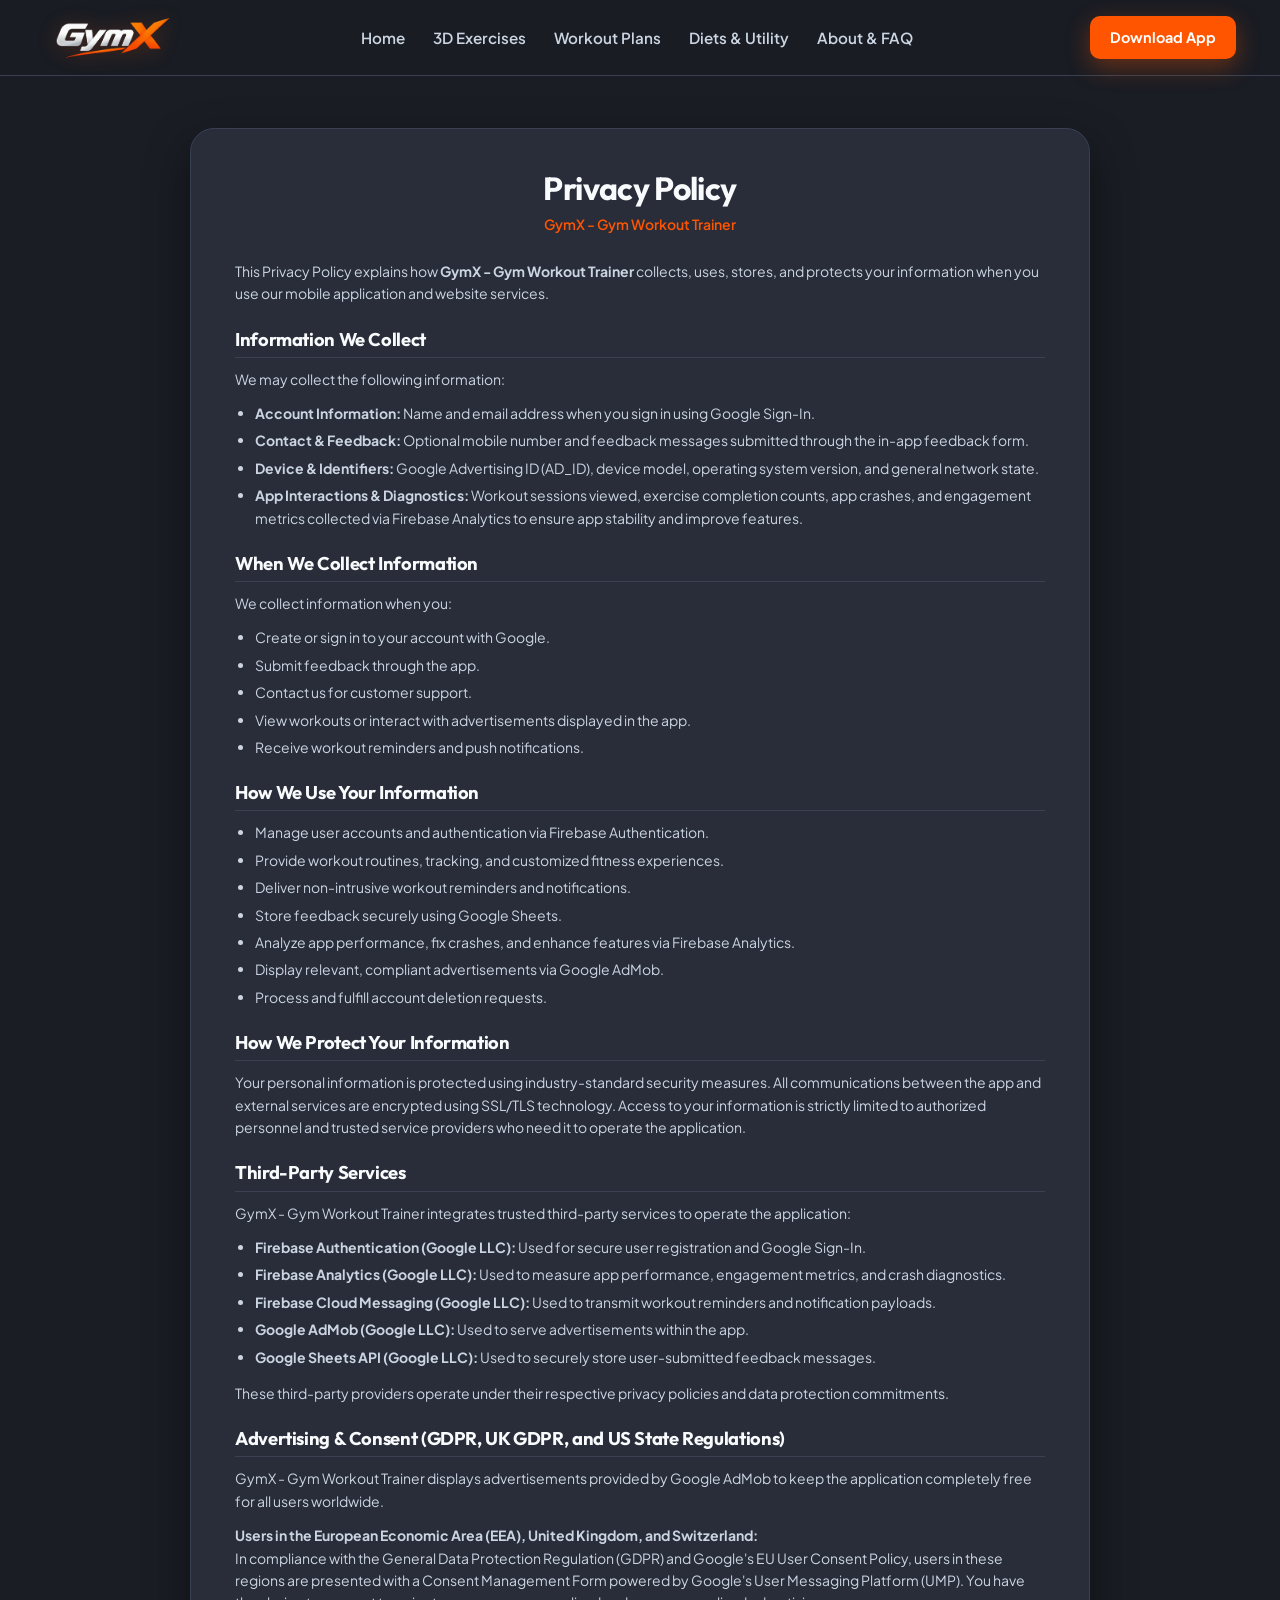
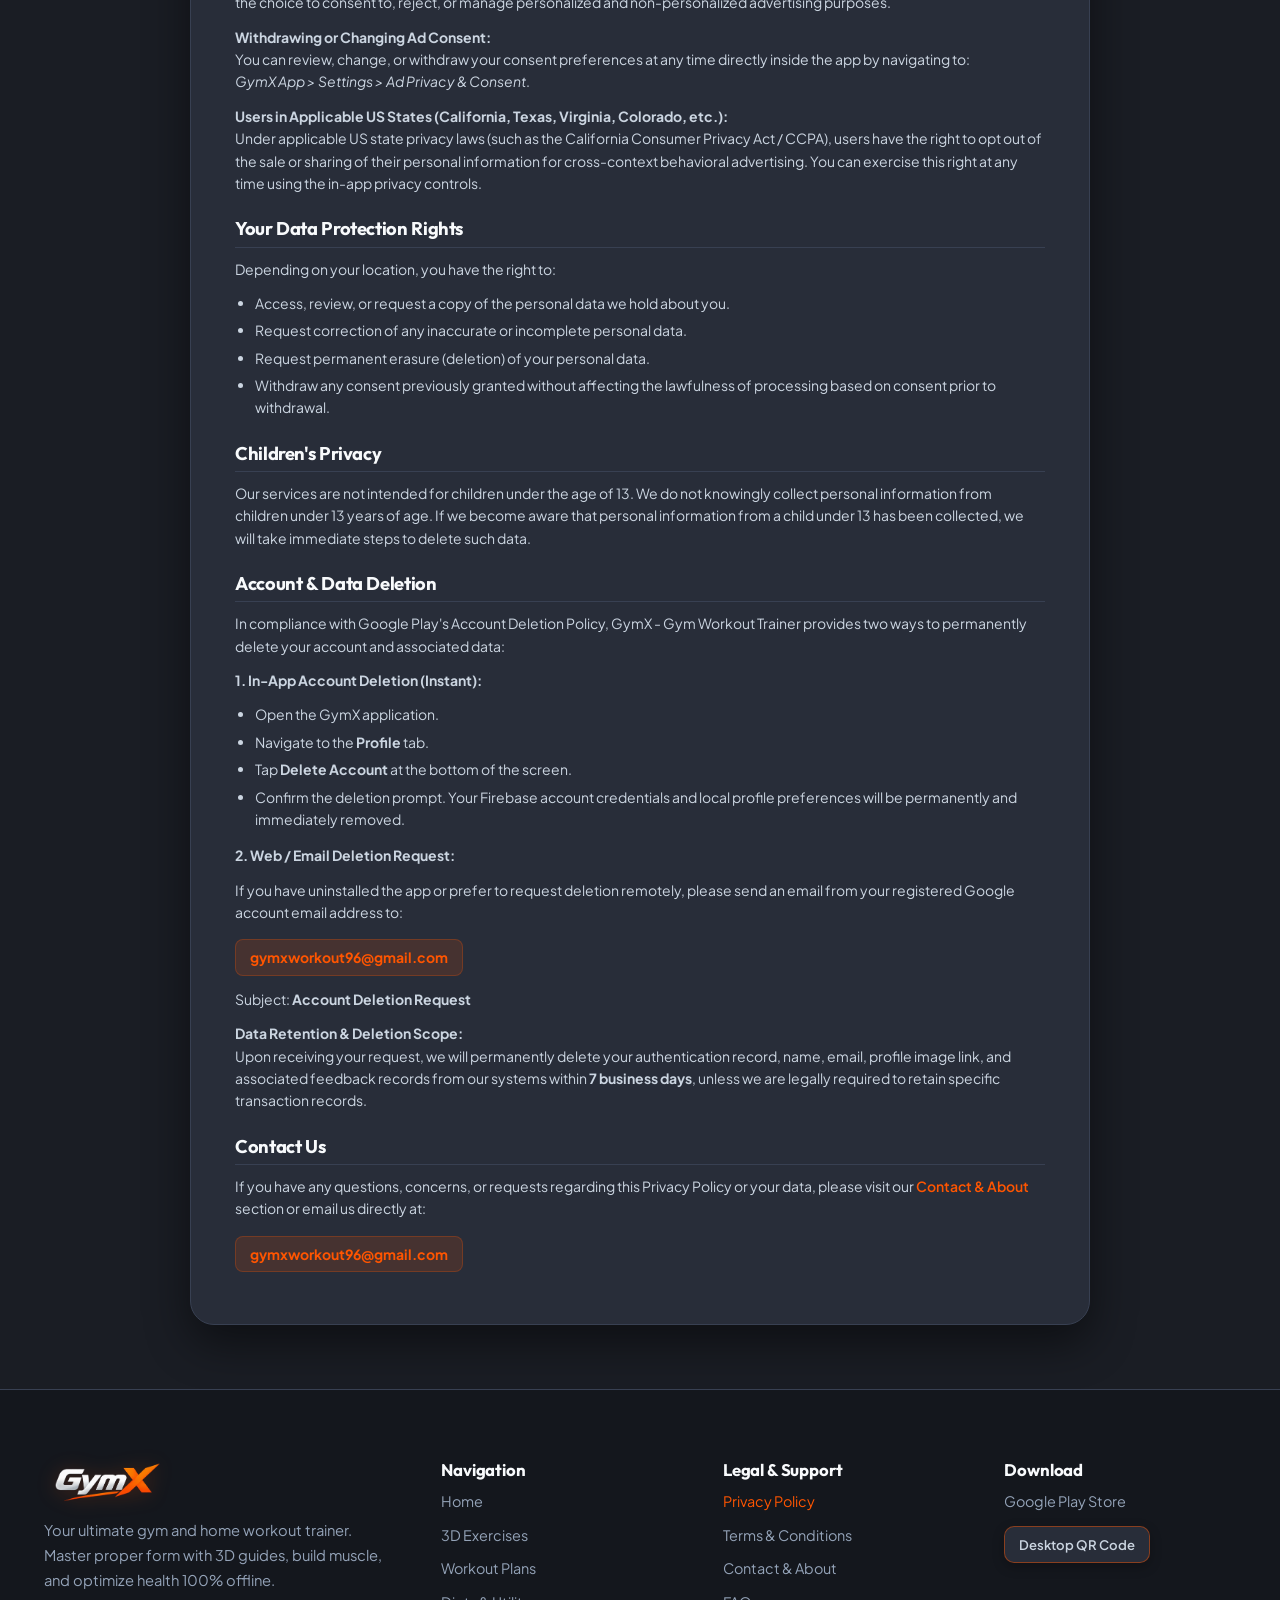
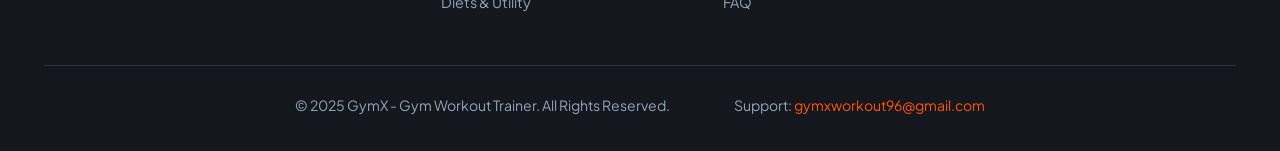
==== commit 1cd6249d: "responsive privacy-policy.html" ====
--- a/privacy-policy.html
+++ b/privacy-policy.html
@@ -118,6 +118,7 @@
 
   <!-- Header -->
   <header class="site-header">
+    <div class="nav-backdrop" aria-hidden="true"></div>
     <div class="container header-inner">
       <div class="header-left">
         <button class="nav-toggle" aria-label="Toggle navigation menu" aria-expanded="false">
@@ -149,7 +150,6 @@
       </div>
     </div>
   </header>
-  <div class="nav-backdrop" aria-hidden="true"></div>
 
   <!-- Legal Content -->
   <main class="legal-page">
--- a/css/style.css
+++ b/css/style.css
@@ -238,6 +238,17 @@
   height: 100%;
 }
 
+.header-left {
+  display: flex;
+  align-items: center;
+  gap: 14px;
+}
+
+.nav-drawer-header,
+.nav-backdrop {
+  display: none;
+}
+
 .brand-logo {
   display: flex;
   align-items: center;
@@ -1938,183 +1949,19 @@
   color: var(--accent);
 }
 
-/* ==========================================================================
-   Responsive Breakpoints
-   ========================================================================== */
-@media (max-width: 1024px) {
-  .hero-grid {
-    grid-template-columns: 1fr;
-    gap: 45px;
-    text-align: center;
-  }
-
-  .hero-content {
-    margin: 0 auto;
-    display: flex;
-    flex-direction: column;
-    align-items: center;
-  }
-
-  .hero-title .title-line1 {
-    white-space: normal;
-  }
-
-  .hero-subtitle {
-    margin-left: auto;
-    margin-right: auto;
-  }
-
-  .hero-cta-group,
-  .hero-trust-list {
-    justify-content: center;
-  }
-
-  .hero-floating-card {
-    position: absolute;
-    left: 50%;
-    transform: translateX(-50%);
-    bottom: -20px;
-    top: auto;
-    animation: none;
-  }
-
-  .plans-grid {
-    grid-template-columns: repeat(2, 1fr);
-  }
-
-  .benefits-grid,
-  .why-grid,
-  .gallery-grid {
-    grid-template-columns: repeat(2, 1fr);
-  }
-
-  .about-grid {
-    grid-template-columns: 1fr;
-  }
-
-  .exercise-showcase-card {
-    grid-template-columns: 1fr;
-  }
-
-  .feature-split-grid {
-    grid-template-columns: 1fr;
-    text-align: center;
-  }
-
-  .feature-split-list {
-    align-items: center;
-  }
-
-  .feature-split-item {
-    text-align: left;
-    max-width: 480px;
-  }
-
-  .hero-device-wrapper {
-    order: 2;
-    margin-top: 12px;
-  }
-}
-
-@media (max-width: 900px) {
-  .nav-toggle {
-    display: block;
-  }
-
-  .nav-links {
-    position: fixed;
-    top: 76px;
-    left: 0;
-    width: 100%;
-    background: var(--bg-card);
-    flex-direction: column;
-    padding: 26px 20px;
-    gap: 18px;
-    border-bottom: 1px solid var(--border);
-    box-shadow: var(--shadow-lg);
-    transform: translateY(-150%);
-    transition: transform var(--transition-normal);
-    z-index: 999;
-  }
-
-  .nav-links.active {
-    transform: translateY(0);
-  }
-
-  .footer-grid {
-    grid-template-columns: repeat(2, 1fr);
-  }
-}
-
-@media (max-width: 640px) {
-  .section {
-    padding: 65px 0;
-  }
-
-  .hero-title {
-    font-size: 2.5rem;
-  }
-
-  .section-title {
-    font-size: 2.1rem;
-  }
-
-  .stats-grid {
-    grid-template-columns: repeat(2, 1fr);
-    gap: 20px;
-  }
-
-  .plans-grid,
-  .gallery-grid,
-  .benefits-grid,
-  .why-grid {
-    grid-template-columns: 1fr;
-  }
-
-  .calc-form-grid {
-    grid-template-columns: 1fr;
-  }
-
-  .about-features-list {
-    grid-template-columns: 1fr;
-  }
-
-  .footer-grid {
-    grid-template-columns: 1fr;
-    gap: 35px;
-  }
-
-  .footer-bottom {
-    flex-direction: column;
-    gap: 12px;
-    text-align: center;
-  }
-
-  .calc-body {
-    padding: 24px 18px;
-  }
-
-  .exercise-details {
-    padding: 26px 18px;
-  }
-
-  .cta-banner-wrapper {
-    padding: 40px 20px;
-  }
-
-  .cta-banner-wrapper h2 {
-    font-size: 2.1rem;
-  }
-
-  .hero-floating-card {
-    position: relative;
-    left: auto;
-    bottom: auto;
-    transform: none;
-    margin-top: 24px;
-    width: 100%;
-    max-width: 290px;
-  }
+
+/* Mobile Navigation Body Lock */
+body.nav-open {
+  overflow: hidden;
+}
+
+/* Base Safeguards for Zero Overflow */
+html {
+  overflow-x: hidden;
+}
+
+.phone-mockup {
+  max-width: 100%;
 }
 
 /* ==========================================================================
@@ -2155,11 +2002,919 @@
   box-shadow: var(--shadow-orange);
 }
 
+
+/* ==========================================================================
+   Responsive Breakpoints (Desktop > 1024px Untouched)
+   ========================================================================== */
+
+/* --------------------------------------------------------------------------
+   1. Laptop / Small Desktop (max-width: 1100px)
+   -------------------------------------------------------------------------- */
+@media (max-width: 1100px) {
+  .nav-links {
+    gap: 16px;
+  }
+
+  .nav-link {
+    font-size: 0.9rem;
+  }
+}
+
+/* --------------------------------------------------------------------------
+   2. Tablet Landscape / Small Laptop (max-width: 1024px)
+   -------------------------------------------------------------------------- */
+@media (max-width: 1024px) {
+  .hero-grid {
+    grid-template-columns: 1fr;
+    gap: 45px;
+    text-align: center;
+  }
+
+  .hero-content {
+    margin: 0 auto;
+    display: flex;
+    flex-direction: column;
+    align-items: center;
+  }
+
+  .hero-title .title-line1 {
+    white-space: nowrap;
+  }
+
+  .hero-subtitle {
+    margin-left: auto;
+    margin-right: auto;
+  }
+
+  .hero-cta-group,
+  .hero-trust-list {
+    justify-content: center;
+  }
+
+  .hero-device-wrapper {
+    order: 2;
+    display: flex;
+    flex-direction: column;
+    align-items: center;
+    justify-content: center;
+    width: 100%;
+    position: relative;
+    margin-top: 14px;
+    padding-bottom: 24px;
+  }
+
+  .phone-mockup {
+    margin: 0 auto;
+    position: relative;
+    z-index: 5;
+  }
+
+  .hero-floating-card {
+    position: relative;
+    left: auto;
+    top: auto;
+    bottom: auto;
+    transform: none;
+    margin-top: -16px;
+    z-index: 20;
+    display: inline-flex;
+    align-items: center;
+    gap: 12px;
+    padding: 10px 18px;
+    background: rgba(33, 37, 47, 0.96);
+    backdrop-filter: blur(14px);
+    -webkit-backdrop-filter: blur(14px);
+    border: 1.5px solid var(--border-accent);
+    border-radius: 16px;
+    box-shadow: 0 12px 30px rgba(0, 0, 0, 0.55), 0 0 24px rgba(255, 85, 0, 0.25);
+    width: auto;
+    max-width: 90%;
+    white-space: nowrap;
+    animation: none;
+  }
+
+  .hero-floating-icon {
+    width: 36px;
+    height: 36px;
+    flex-shrink: 0;
+  }
+
+  .hero-floating-title {
+    font-size: 0.92rem;
+    font-weight: 800;
+  }
+
+  .hero-floating-desc {
+    font-size: 0.74rem;
+    color: var(--accent);
+    font-weight: 600;
+  }
+
+  .plans-grid {
+    grid-template-columns: repeat(2, 1fr);
+    gap: 24px;
+  }
+
+  .benefits-grid,
+  .why-grid,
+  .gallery-grid {
+    grid-template-columns: repeat(2, 1fr);
+    gap: 20px;
+  }
+
+  .about-grid {
+    grid-template-columns: 1fr;
+    gap: 24px;
+  }
+
+  .exercise-showcase-card {
+    grid-template-columns: 1fr;
+  }
+
+  .feature-split-grid {
+    grid-template-columns: 1fr;
+    gap: 40px;
+    text-align: center;
+  }
+
+  .feature-split-list {
+    align-items: center;
+  }
+
+  .feature-split-item {
+    text-align: left;
+    max-width: 480px;
+    width: 100%;
+    direction: ltr;
+  }
+}
+
+/* --------------------------------------------------------------------------
+   3. Tablet Portrait / Mobile Navigation Trigger (max-width: 900px)
+   -------------------------------------------------------------------------- */
+@media (max-width: 900px) {
+  .header-left {
+    display: flex;
+    align-items: center;
+    gap: 10px;
+  }
+
+  .nav-toggle {
+    display: flex;
+    align-items: center;
+    justify-content: center;
+    width: 40px;
+    height: 40px;
+    border-radius: 10px;
+    background: var(--bg-card);
+    border: 1.5px solid var(--border-accent);
+    color: var(--text-heading);
+    font-size: 1.35rem;
+    line-height: 1;
+    transition: all var(--transition-fast);
+    padding: 0;
+    cursor: pointer;
+  }
+
+  .nav-toggle:hover {
+    border-color: var(--accent);
+    color: var(--accent);
+    background: var(--bg-card-hover);
+    box-shadow: 0 0 14px rgba(255, 85, 0, 0.25);
+  }
+
+  .nav-backdrop {
+    display: block;
+    position: fixed;
+    inset: 0;
+    background: rgba(0, 0, 0, 0.72);
+    backdrop-filter: blur(4px);
+    -webkit-backdrop-filter: blur(4px);
+    z-index: 1040;
+    opacity: 0;
+    pointer-events: none;
+    transition: opacity 0.3s ease;
+  }
+
+  .nav-backdrop.active {
+    opacity: 1;
+    pointer-events: auto;
+  }
+
+  .nav-links {
+    position: fixed;
+    top: 0;
+    left: 0;
+    width: 290px;
+    max-width: 82vw;
+    height: 100dvh;
+    background: var(--bg-card);
+    flex-direction: column;
+    padding: 22px 18px 28px 18px;
+    gap: 10px;
+    border-right: 1px solid var(--border-accent);
+    box-shadow: 20px 0 50px rgba(0, 0, 0, 0.75);
+    transform: translateX(-100%);
+    transition: transform 0.32s cubic-bezier(0.16, 1, 0.3, 1);
+    z-index: 1050;
+    overflow-y: auto;
+    -webkit-overflow-scrolling: touch;
+  }
+
+  .nav-links.active {
+    transform: translateX(0);
+  }
+
+  .nav-drawer-header {
+    display: flex;
+    align-items: center;
+    justify-content: space-between;
+    width: 100%;
+    padding-bottom: 16px;
+    margin-bottom: 8px;
+    border-bottom: 1px solid var(--border);
+  }
+
+  .nav-close-btn {
+    width: 36px;
+    height: 36px;
+    border-radius: 10px;
+    background: var(--bg-secondary);
+    border: 1px solid var(--border);
+    color: var(--text-muted);
+    font-size: 1.15rem;
+    display: flex;
+    align-items: center;
+    justify-content: center;
+    transition: all var(--transition-fast);
+    cursor: pointer;
+  }
+
+  .nav-close-btn:hover {
+    color: var(--accent);
+    border-color: var(--accent);
+    background: var(--bg-card-hover);
+  }
+
+  .nav-link {
+    display: block;
+    width: 100%;
+    padding: 12px 16px;
+    border-radius: 10px;
+    font-size: 0.98rem;
+    font-weight: 700;
+    color: var(--text-heading);
+    background: var(--bg-secondary);
+    border: 1px solid var(--border-light);
+    transition: all var(--transition-fast);
+  }
+
+  .nav-link:hover,
+  .nav-link.active {
+    background: var(--accent-subtle);
+    border-color: var(--border-accent);
+    color: var(--accent);
+  }
+
+  .nav-link::after {
+    display: none;
+  }
+
+  .footer-grid {
+    grid-template-columns: repeat(2, 1fr);
+    gap: 36px;
+  }
+}
+
+/* --------------------------------------------------------------------------
+   4. Medium Tablets & Large Phones (max-width: 768px)
+   -------------------------------------------------------------------------- */
+@media (max-width: 768px) {
+  .section-title {
+    font-size: clamp(2rem, 5vw, 2.5rem);
+  }
+
+  .exercise-categories {
+    gap: 10px;
+  }
+
+  .tab-btn {
+    padding: 10px 18px;
+    font-size: 0.9rem;
+    border-radius: 12px;
+  }
+
+  .calc-tab-btn {
+    padding: 12px 14px;
+    font-size: 0.9rem;
+  }
+}
+
+/* --------------------------------------------------------------------------
+   5. Mobile Landscape & Phablets (max-width: 640px)
+   -------------------------------------------------------------------------- */
 @media (max-width: 640px) {
+  .section {
+    padding: 56px 0;
+  }
+
+  .section2 {
+    padding: 48px 0;
+  }
+
+  .hero-title {
+    font-size: clamp(1.5rem, 5.8vw, 2.3rem);
+  }
+
+  .hero-title .title-line1 {
+    white-space: nowrap;
+  }
+
+  .section-title {
+    font-size: clamp(1.85rem, 5.5vw, 2.2rem);
+  }
+
+  .stats-grid {
+    grid-template-columns: repeat(2, 1fr);
+    gap: 20px 16px;
+  }
+
+  .stat-item:first-child .stat-label {
+    transform: none;
+  }
+
+  .plans-grid,
+  .benefits-grid,
+  .why-grid {
+    grid-template-columns: 1fr;
+    gap: 20px;
+  }
+
+  /* 2-column screenshot gallery on mobile: compact & app-store styled */
+  .gallery-grid {
+    grid-template-columns: repeat(2, 1fr);
+    gap: 14px;
+  }
+
+  .calc-form-grid {
+    grid-template-columns: 1fr;
+  }
+
+  .calc-body {
+    padding: 20px 16px;
+  }
+
+  .about-features-list {
+    grid-template-columns: 1fr;
+    gap: 8px;
+  }
+
+  .footer-grid {
+    grid-template-columns: 1fr;
+    gap: 32px;
+  }
+
+  .footer-bottom {
+    flex-direction: column;
+    gap: 10px;
+    text-align: center;
+  }
+
+  .exercise-media-frame {
+    margin: 12px;
+    border-radius: 18px;
+    min-height: 220px;
+    max-height: 280px;
+  }
+
+  .exercise-details {
+    padding: 22px 16px;
+  }
+
+  .cta-banner-wrapper {
+    padding: 34px 20px;
+    border-radius: 20px;
+  }
+
+  .cta-banner-wrapper h2 {
+    font-size: clamp(1.65rem, 5.2vw, 2rem);
+  }
+
   .back-to-top {
     right: 18px;
     bottom: 18px;
     width: 44px;
     height: 44px;
-  }
-}
+    border-radius: 12px;
+  }
+}
+
+/* --------------------------------------------------------------------------
+   6. Standard Modern Smartphones (max-width: 480px)
+   -------------------------------------------------------------------------- */
+@media (max-width: 480px) {
+  .container {
+    padding: 0 16px;
+  }
+
+  .site-header {
+    height: 68px;
+  }
+
+  .header-left {
+    gap: 8px;
+  }
+
+  .nav-toggle {
+    width: 38px;
+    height: 38px;
+    font-size: 1.25rem;
+    border-radius: 9px;
+  }
+
+  .header-actions .btn-sm {
+    padding: 7px 11px;
+    font-size: 0.8rem;
+    border-radius: 8px;
+  }
+
+  .brand-wordmark {
+    height: 40px;
+  }
+
+  .hero-section {
+    padding-top: 84px;
+    padding-bottom: 32px;
+  }
+
+  .hero-title {
+    font-size: clamp(1.28rem, 5.5vw, 1.7rem);
+    margin-bottom: 6px;
+  }
+
+  .hero-title .title-line1 {
+    white-space: nowrap;
+  }
+
+  .hero-subtitle {
+    font-size: 0.94rem;
+    margin-top: 12px;
+    margin-bottom: 24px;
+    line-height: 1.5;
+  }
+
+  .hero-cta-group {
+    gap: 12px;
+    margin-bottom: 24px;
+  }
+
+  .btn-playstore,
+  .btn-qr-trigger {
+    width: 100%;
+    max-width: 270px;
+    height: 52px;
+    border-radius: 12px;
+  }
+
+  .hero-trust-list {
+    gap: 8px 12px;
+  }
+
+  .hero-trust-item {
+    font-size: 0.86rem;
+  }
+
+  .hero-device-wrapper {
+    margin-top: 10px;
+    padding-bottom: 20px;
+  }
+
+  .phone-mockup {
+    width: 250px;
+    border-radius: 36px;
+    padding: 8px;
+  }
+
+  .hero-floating-card {
+    margin-top: -14px;
+    padding: 8px 14px;
+    gap: 10px;
+  }
+
+  .hero-floating-title {
+    font-size: 0.88rem;
+  }
+
+  .hero-floating-desc {
+    font-size: 0.72rem;
+  }
+
+  .stats-bar {
+    padding: 24px 0;
+  }
+
+  .stat-number,
+  .stat-item-number {
+    font-size: clamp(1.85rem, 7.5vw, 2.3rem);
+    margin-bottom: 3px;
+  }
+
+  .stat-label,
+  .stat-item-label {
+    font-size: 0.85rem;
+  }
+
+  /* 3D Exercises */
+  #exercises.section {
+    padding-top: 42px;
+    padding-bottom: 48px;
+  }
+
+  .exercise-categories {
+    gap: 8px;
+    margin-bottom: 20px;
+  }
+
+  .tab-btn {
+    padding: 8px 14px;
+    font-size: 0.84rem;
+    border-radius: 10px;
+  }
+
+  .exercise-showcase-card {
+    border-radius: 20px;
+  }
+
+  .exercise-media-frame {
+    margin: 10px;
+    border-radius: 14px;
+    min-height: 200px;
+    max-height: 240px;
+  }
+
+  .exercise-details {
+    padding: 18px 14px;
+  }
+
+  .exercise-title {
+    font-size: 1.45rem;
+    margin-bottom: 8px;
+  }
+
+  .exercise-desc {
+    font-size: 0.88rem;
+    margin-bottom: 16px;
+  }
+
+  .muscle-diagram-box {
+    padding: 10px;
+    gap: 12px;
+    border-radius: 12px;
+  }
+
+  .muscle-diagram-box img {
+    width: 48px;
+    height: 48px;
+  }
+
+  /* Plans */
+  #plans.section {
+    padding-top: 42px;
+    padding-bottom: 48px;
+  }
+
+  .plan-card {
+    padding: 16px 14px;
+    border-radius: 18px;
+  }
+
+  .plan-icon-wrapper {
+    width: 56px;
+    height: 56px;
+    border-radius: 12px;
+  }
+
+  .plan-icon-wrapper img {
+    width: 52px;
+    height: 52px;
+  }
+
+  .plan-title {
+    font-size: 1.15rem;
+  }
+
+  .plan-desc {
+    font-size: 0.82rem;
+    margin-bottom: 12px;
+  }
+
+  /* Feature splits */
+  .feature-split-content h2 {
+    font-size: clamp(1.6rem, 5.8vw, 1.95rem);
+    margin-bottom: 12px;
+  }
+
+  .feature-split-content p {
+    font-size: 0.92rem;
+    margin-bottom: 20px;
+  }
+
+  .feature-split-list {
+    gap: 12px;
+    margin-bottom: 24px;
+  }
+
+  .feature-icon-badge {
+    width: 38px;
+    height: 38px;
+    font-size: 1.1rem;
+    border-radius: 10px;
+  }
+
+  .feature-item-text h4 {
+    font-size: 0.96rem;
+  }
+
+  .feature-item-text p {
+    font-size: 0.84rem;
+  }
+
+  /* Calculators */
+  .calc-container {
+    border-radius: 18px;
+  }
+
+  .calc-tab-btn {
+    padding: 10px 6px;
+    font-size: 0.82rem;
+    gap: 4px;
+  }
+
+  .unit-btn {
+    padding: 6px 11px;
+    font-size: 0.78rem;
+  }
+
+  .calc-container .form-input,
+  .calc-container .form-select,
+  .calc-input,
+  .calc-select {
+    font-size: 16px;
+    padding: 9px 12px;
+  }
+
+  .calc-result-box {
+    padding: 16px 14px;
+    border-radius: 14px;
+  }
+
+  .calc-score,
+  .calc-score-val {
+    font-size: 2rem;
+  }
+
+  /* Why GymX */
+  .benefit-card,
+  .why-card {
+    padding: 18px 14px;
+    border-radius: 16px;
+  }
+
+  .benefit-icon,
+  .why-icon {
+    width: 48px;
+    height: 48px;
+    font-size: 1.4rem;
+    margin-bottom: 12px;
+  }
+
+  .benefit-title,
+  .why-card h3 {
+    font-size: 1.05rem;
+  }
+
+  .benefit-desc,
+  .why-card p {
+    font-size: 0.84rem;
+  }
+
+  /* Gallery */
+  .gallery-grid {
+    gap: 10px;
+  }
+
+  .gallery-card {
+    border-radius: 14px;
+  }
+
+  .gallery-card-screen {
+    padding: 5px;
+  }
+
+  .gallery-caption {
+    padding: 8px 6px 10px 6px;
+  }
+
+  .gallery-caption h4 {
+    font-size: 0.88rem;
+  }
+
+  .gallery-caption p {
+    font-size: 0.68rem;
+  }
+
+  /* About */
+  .about-card,
+  .about-social-card {
+    padding: 20px 16px;
+    border-radius: 18px;
+  }
+
+  .about-card h3,
+  .about-social-card h4 {
+    font-size: 1.25rem;
+  }
+
+  .social-pill {
+    padding: 9px 12px;
+    font-size: 0.85rem;
+  }
+
+  /* FAQ */
+  .faq-question {
+    padding: 11px 14px;
+    font-size: 0.9rem;
+    gap: 10px;
+  }
+
+  .faq-answer {
+    padding: 0 14px;
+  }
+
+  .faq-item.active .faq-answer {
+    max-height: 500px;
+    padding-bottom: 12px;
+  }
+
+  .faq-answer p {
+    font-size: 0.84rem;
+  }
+
+  /* CTA Banner */
+  .cta-banner-wrapper {
+    padding: 28px 16px;
+    border-radius: 18px;
+  }
+
+  .cta-banner-wrapper h2 {
+    font-size: clamp(1.45rem, 5vw, 1.75rem);
+  }
+
+  .cta-banner-wrapper p {
+    font-size: 0.88rem;
+    margin-bottom: 18px;
+  }
+
+  .cta-action-row .btn-playstore,
+  .cta-action-row .btn-qr-trigger {
+    width: 100%;
+    max-width: 270px;
+    height: 50px;
+  }
+
+  /* Footer */
+  .site-footer {
+    padding: 44px 0 24px 0;
+  }
+
+  .site-footer .brand-wordmark {
+    height: 38px;
+  }
+
+  .footer-grid {
+    gap: 26px;
+  }
+
+  .footer-brand p {
+    font-size: 0.86rem;
+    line-height: 1.55;
+  }
+
+  .footer-bottom {
+    padding-top: 18px;
+    font-size: 0.8rem;
+    gap: 6px;
+  }
+
+  /* Modal */
+  .modal-card {
+    padding: 24px 16px;
+    border-radius: 20px;
+    max-width: 310px;
+  }
+
+  .modal-qr-img {
+    width: 140px;
+    height: 140px;
+    margin: 12px auto;
+  }
+
+  .back-to-top {
+    right: 14px;
+    bottom: 14px;
+    width: 40px;
+    height: 40px;
+    border-radius: 10px;
+  }
+}
+
+/* --------------------------------------------------------------------------
+   7. Narrow & Compact Smartphones (max-width: 360px)
+   -------------------------------------------------------------------------- */
+@media (max-width: 360px) {
+  .container {
+    padding: 0 12px;
+  }
+
+  .brand-wordmark {
+    height: 36px;
+  }
+
+  .header-actions .btn-sm {
+    padding: 6px 9px;
+    font-size: 0.74rem;
+  }
+
+  .hero-title {
+    font-size: 1.25rem;
+  }
+
+  .hero-title .title-line1 {
+    white-space: nowrap;
+  }
+
+  .hero-trust-item {
+    font-size: 0.8rem;
+  }
+
+  .phone-mockup {
+    width: 225px;
+    border-radius: 30px;
+    padding: 6px;
+  }
+
+  .hero-floating-card {
+    margin-top: -12px;
+    padding: 7px 12px;
+    gap: 8px;
+  }
+
+  .hero-floating-icon {
+    width: 30px;
+    height: 30px;
+  }
+
+  .hero-floating-title {
+    font-size: 0.82rem;
+  }
+
+  .hero-floating-desc {
+    font-size: 0.68rem;
+  }
+
+  .stat-number,
+  .stat-item-number {
+    font-size: 1.75rem;
+  }
+
+  .stat-label,
+  .stat-item-label {
+    font-size: 0.78rem;
+  }
+
+  .calc-tab-btn {
+    padding: 8px 3px;
+    font-size: 0.74rem;
+    gap: 2px;
+  }
+
+  .gallery-grid {
+    gap: 8px;
+  }
+
+  .gallery-card-screen {
+    padding: 3px;
+  }
+
+  .gallery-caption {
+    padding: 6px 3px;
+  }
+
+  .gallery-caption h4 {
+    font-size: 0.8rem;
+  }
+
+  .gallery-caption p {
+    font-size: 0.62rem;
+  }
+}
